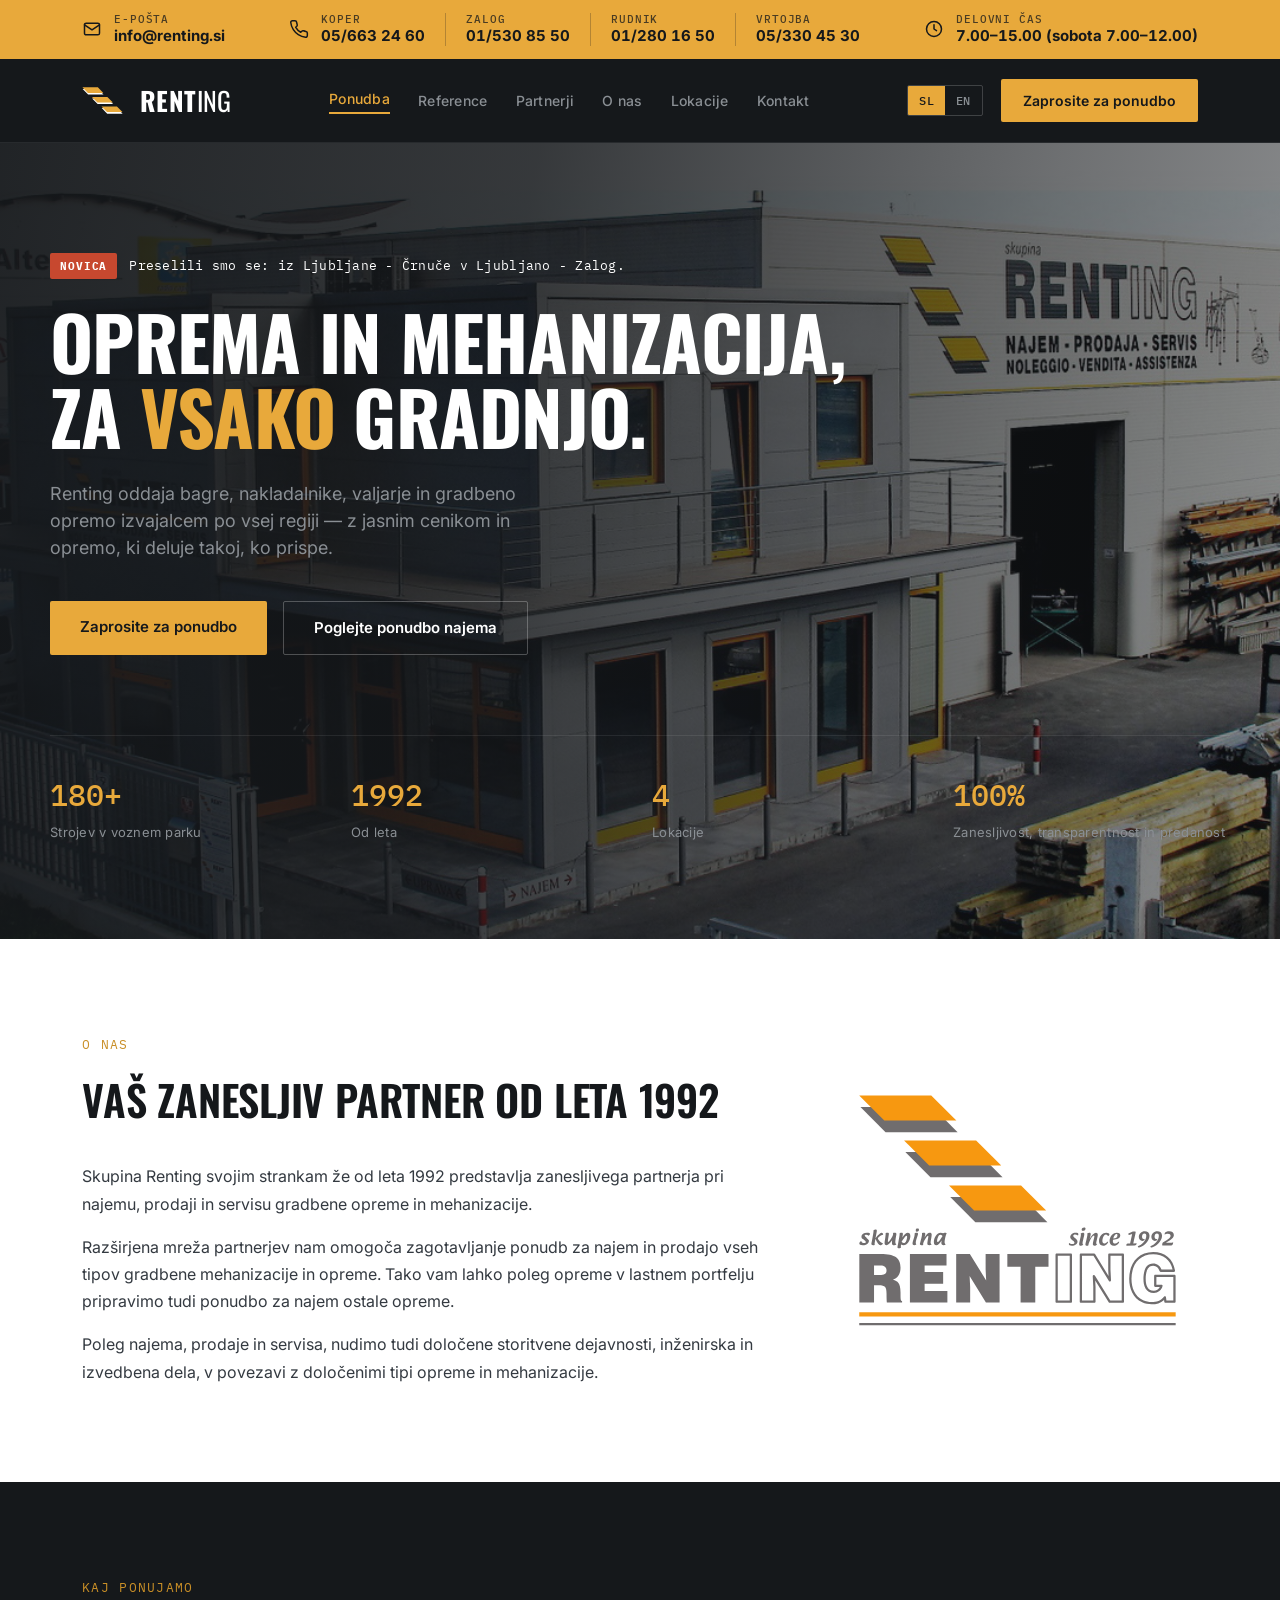
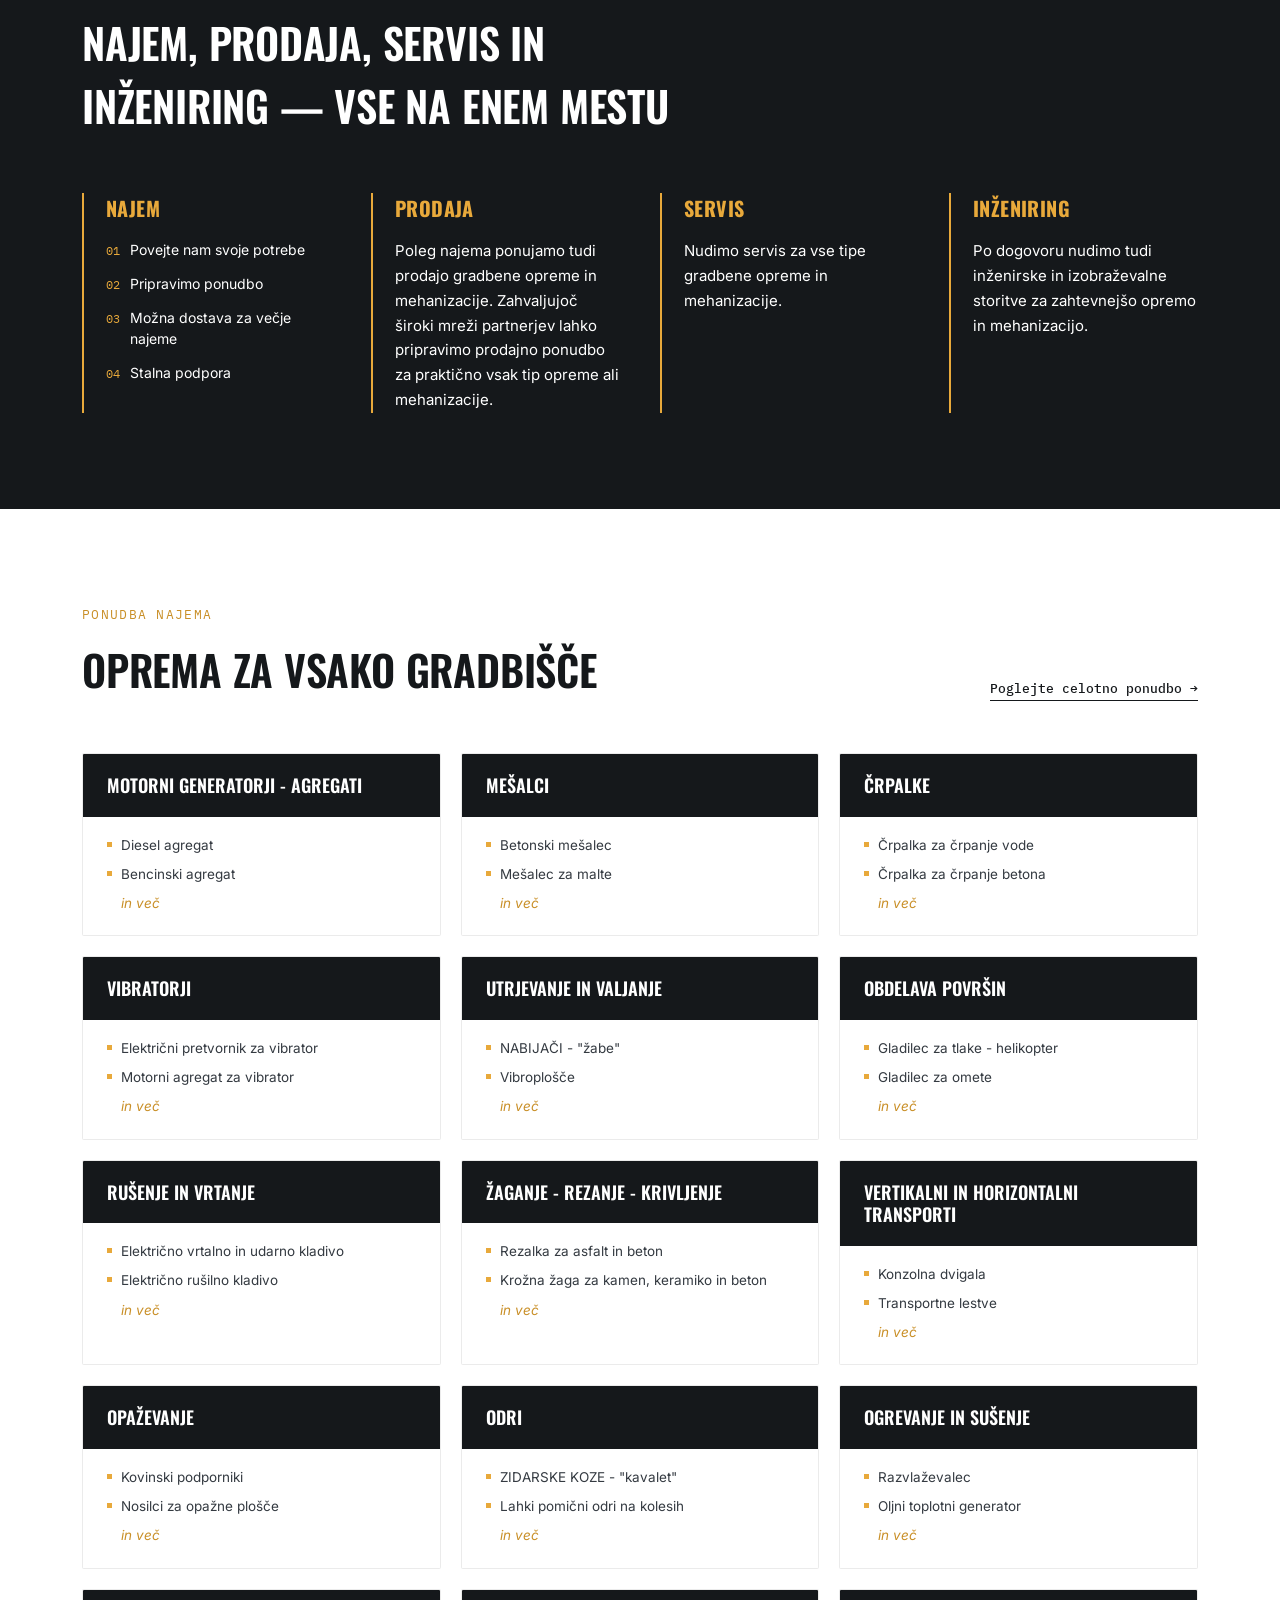
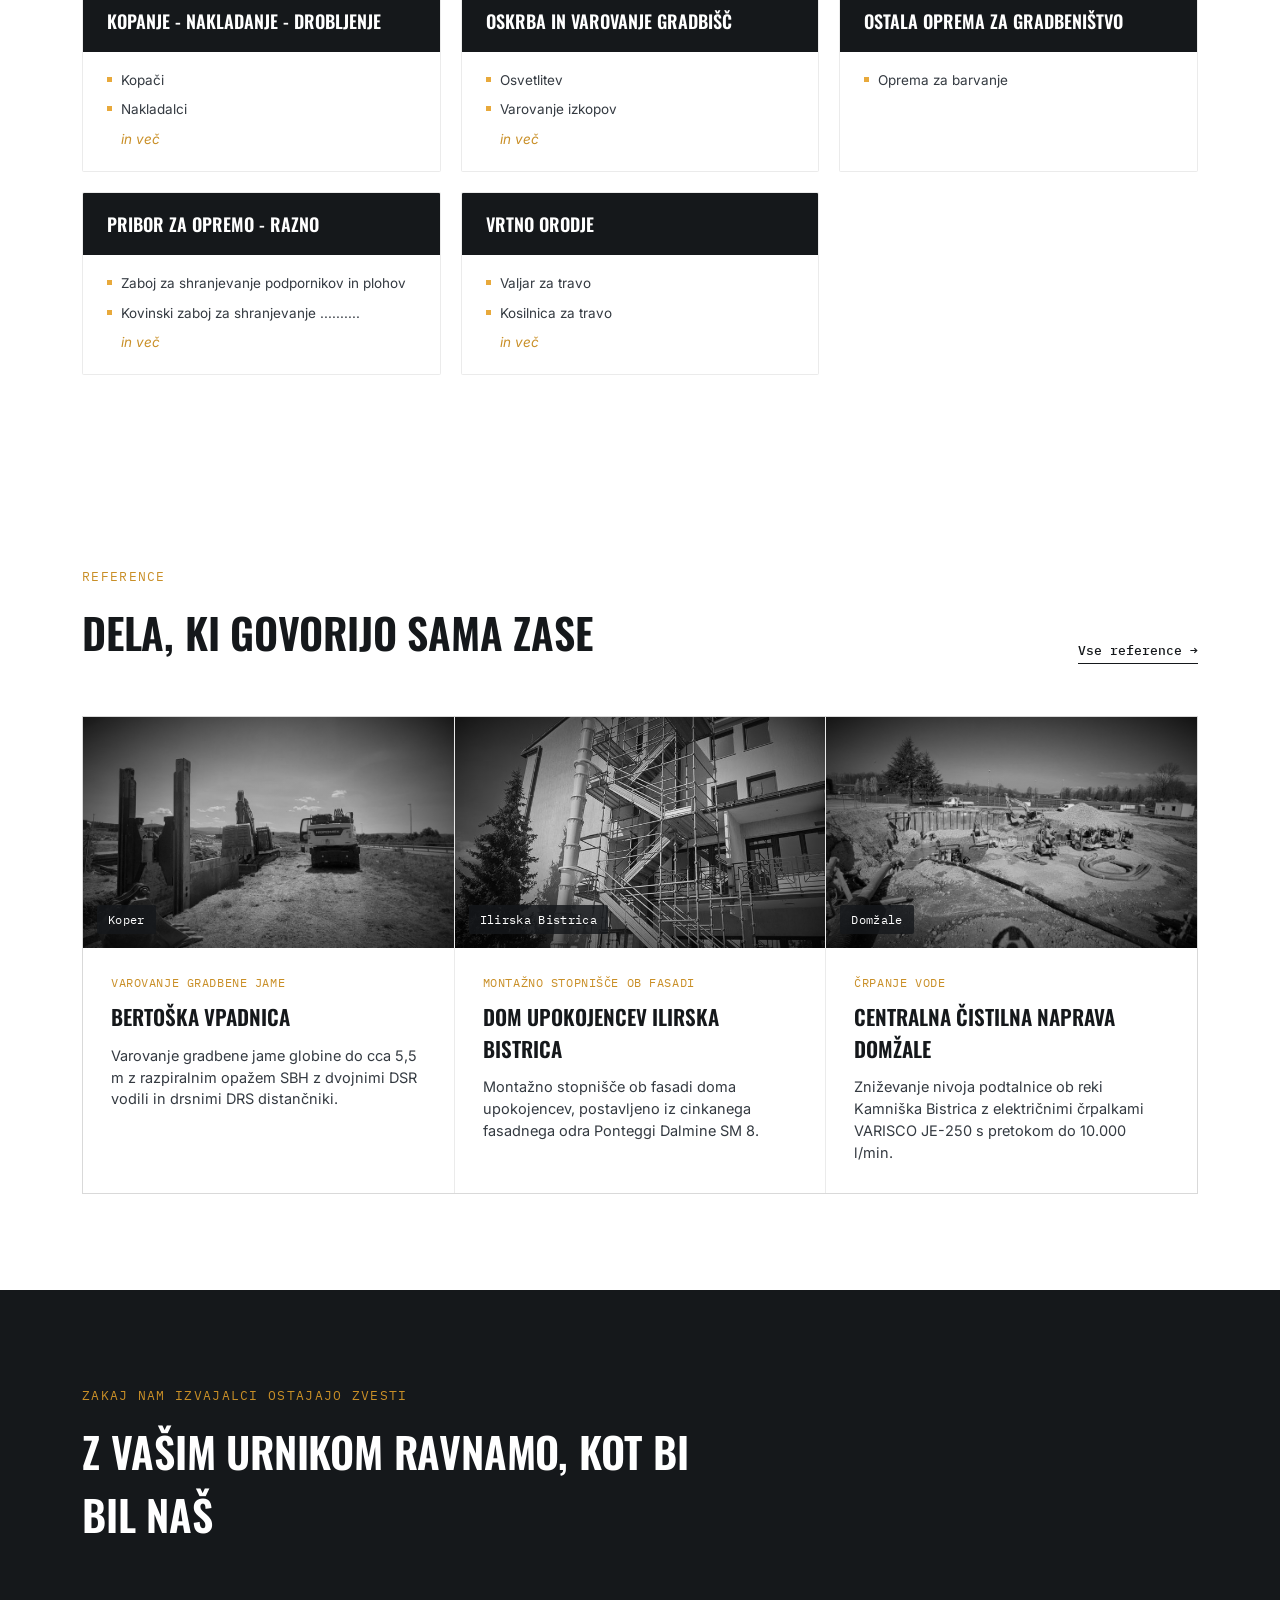
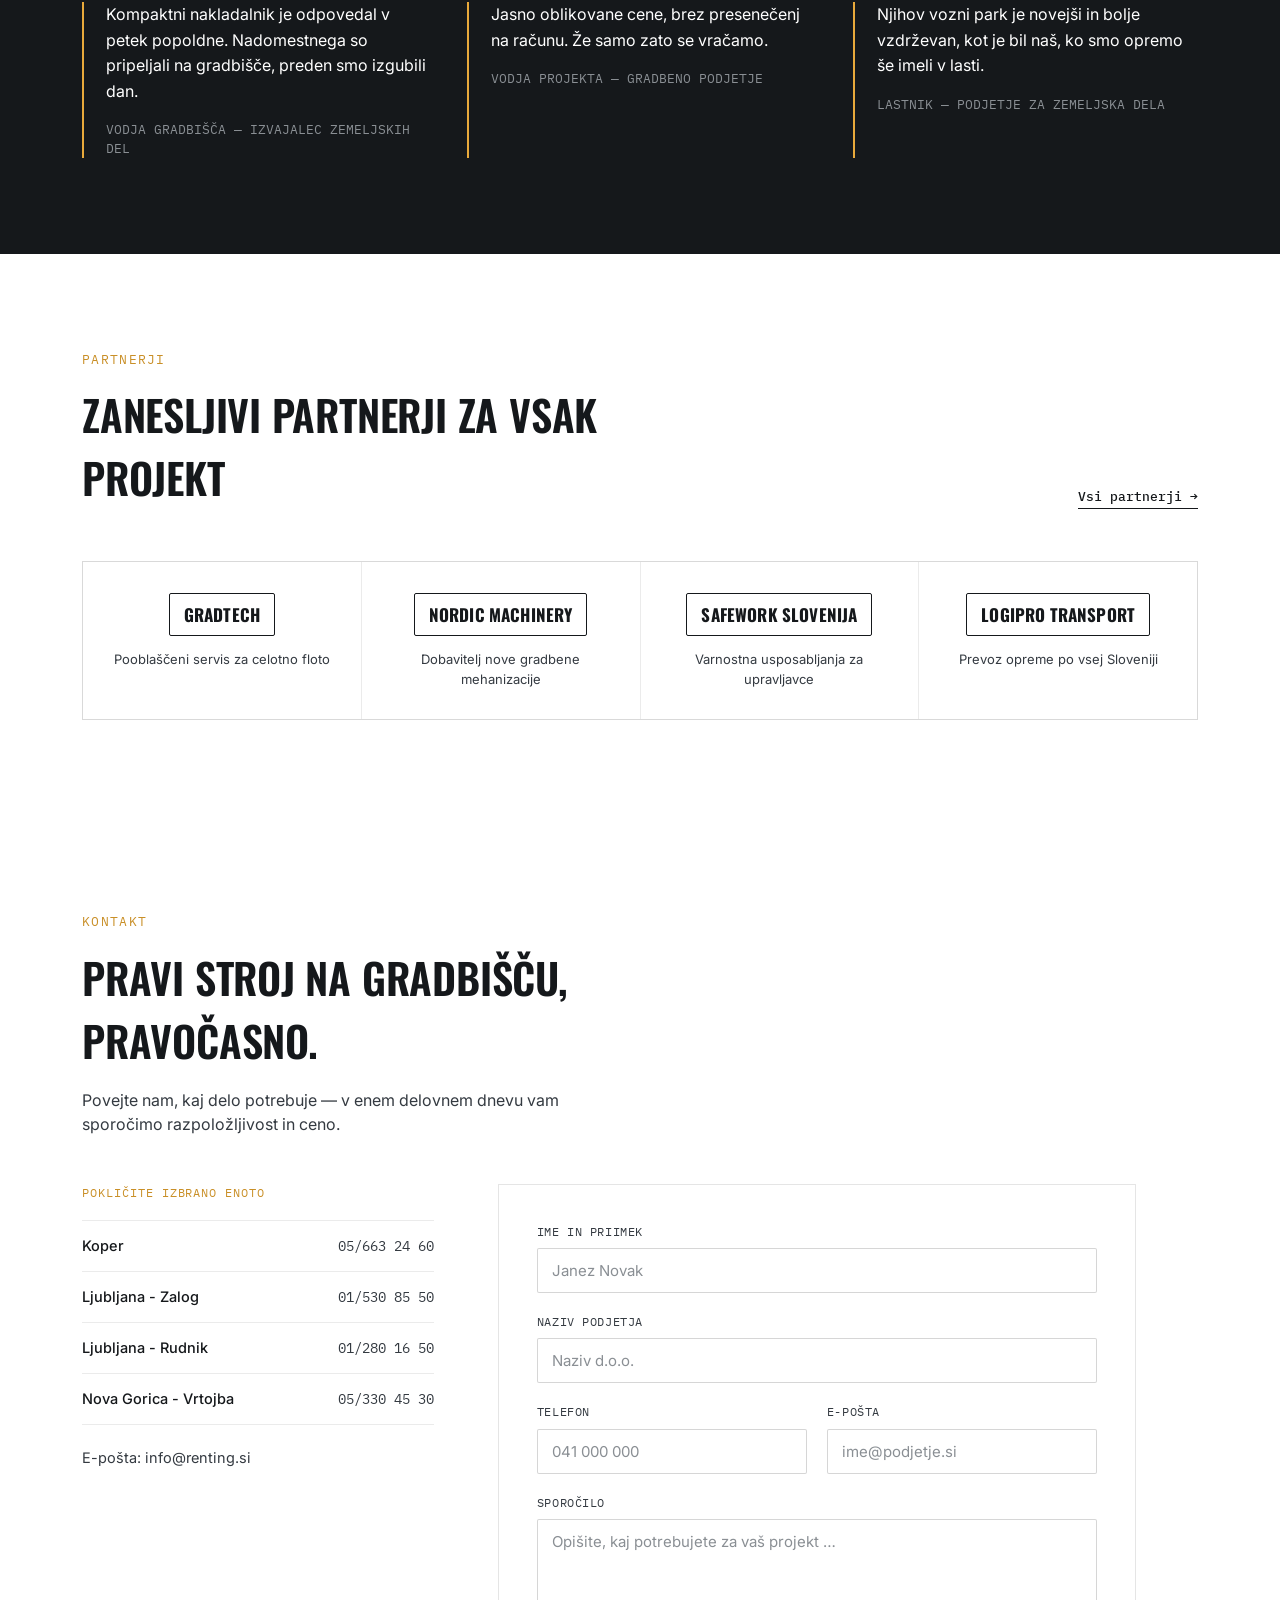
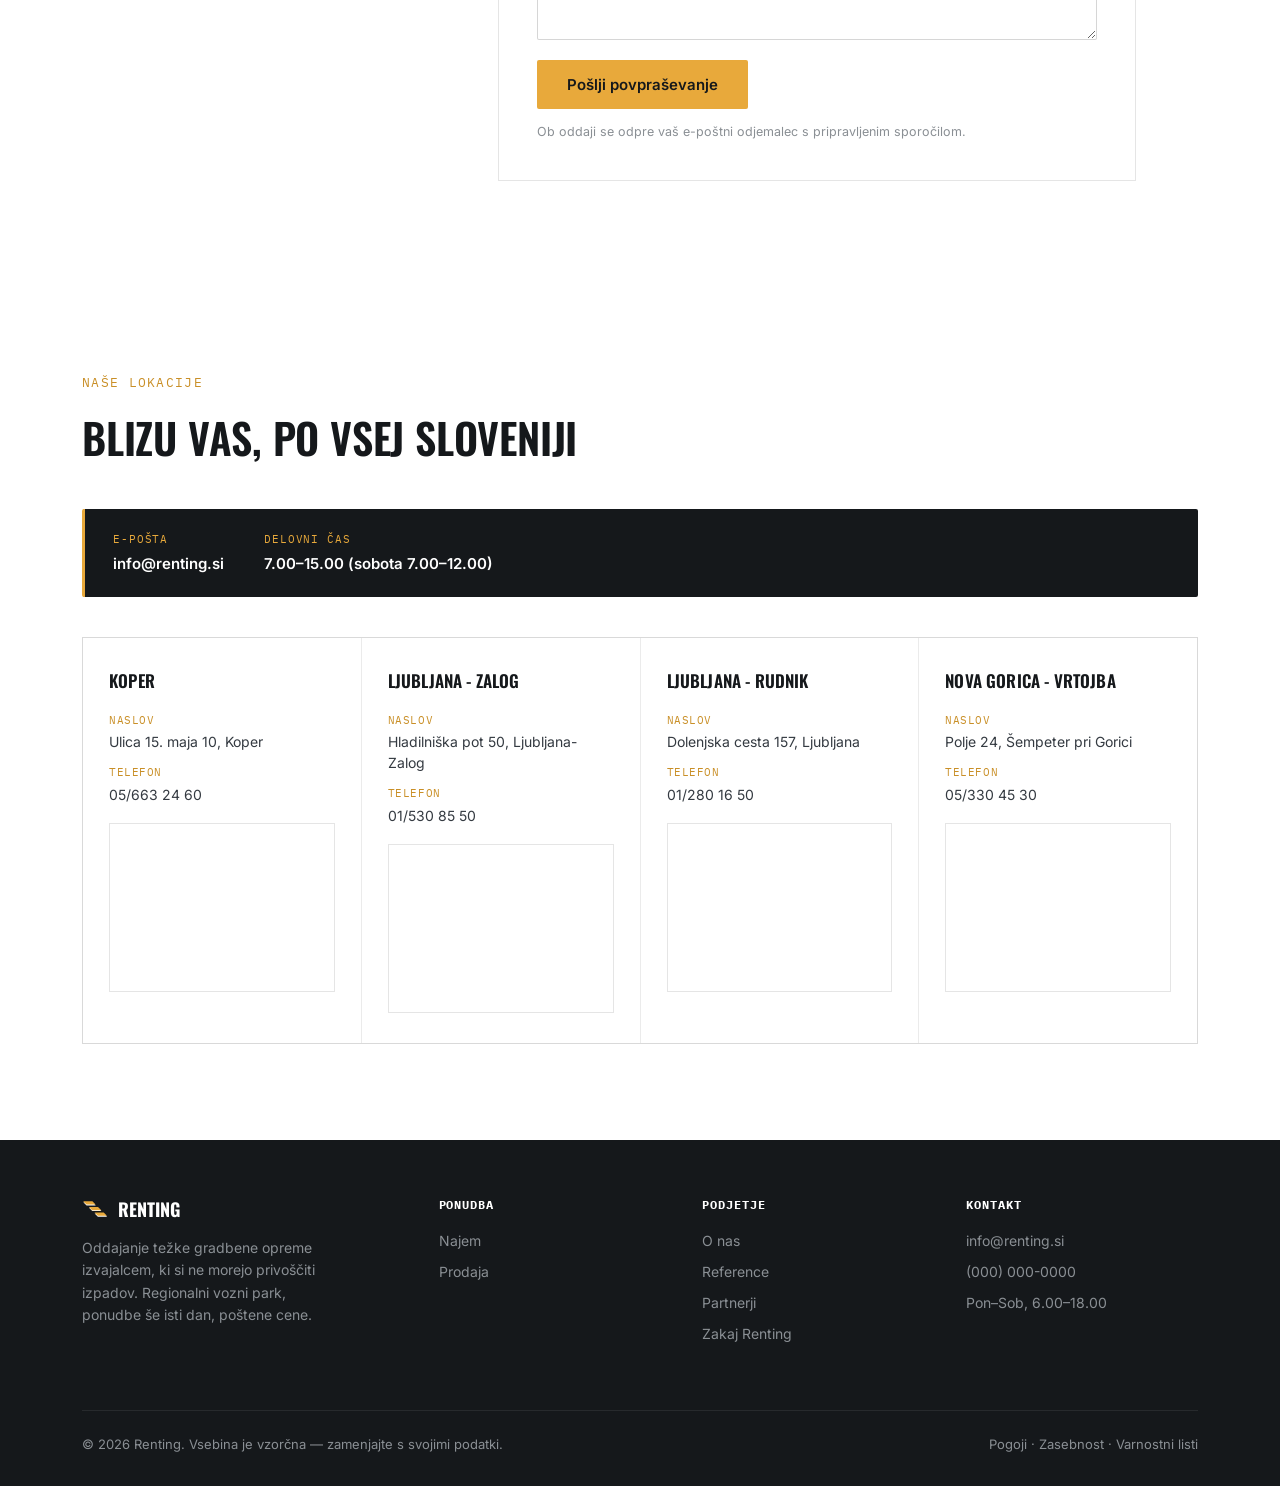
==== index.html @ 312a2704 "Add Domžale reference; remove the example references - reference.html: third case study — groundwate" ====
<!DOCTYPE html>
<html lang="sl">
<head>
<meta charset="UTF-8">
<meta name="viewport" content="width=device-width, initial-scale=1.0">
<title>Renting — Oprema in mehanizacija za vsako gradnjo</title>
<link rel="preconnect" href="https://fonts.googleapis.com">
<link rel="preconnect" href="https://fonts.gstatic.com" crossorigin>
<link href="https://fonts.googleapis.com/css2?family=Oswald:wght@400;500;600;700&family=Inter:wght@400;500;600;700&family=IBM+Plex+Mono:wght@400;500&display=swap" rel="stylesheet">
<link rel="stylesheet" href="css/style.css">
</head>
<body>

<svg style="position:absolute;width:0;height:0;overflow:hidden" aria-hidden="true">
  <symbol id="renting-mark" viewBox="-2 -2 239 147">
    <g transform="translate(0,0) skewX(45)">
      <rect x="-8" y="9" width="84" height="30" fill="#ffffff"/>
      <rect x="0" y="0" width="84" height="30" fill="var(--amber-500)"/>
    </g>
    <g transform="translate(52,52) skewX(45)">
      <rect x="-8" y="9" width="84" height="30" fill="#ffffff"/>
      <rect x="0" y="0" width="84" height="30" fill="var(--amber-500)"/>
    </g>
    <g transform="translate(104,104) skewX(45)">
      <rect x="-8" y="9" width="84" height="30" fill="#ffffff"/>
      <rect x="0" y="0" width="84" height="30" fill="var(--amber-500)"/>
    </g>
  </symbol>
</svg>

<div class="site-top">
<div class="topbar">
  <div class="wrap topbar-inner">
    <a href="mailto:info@renting.si" class="topbar-item topbar-email">
      <svg class="topbar-icon" viewBox="0 0 24 24" aria-hidden="true"><rect x="3" y="5" width="18" height="14" rx="2"/><path d="m3 7 9 6 9-6"/></svg>
      <span class="topbar-stack"><span class="topbar-label" data-i18n="topbar.emailLabel">E-pošta</span><span class="topbar-value">info@renting.si</span></span>
    </a>
    <div class="topbar-item topbar-phones-group">
      <svg class="topbar-icon" viewBox="0 0 24 24" aria-hidden="true"><path d="M22 16.92v3a2 2 0 0 1-2.18 2 19.8 19.8 0 0 1-8.63-3.07 19.5 19.5 0 0 1-6-6A19.8 19.8 0 0 1 2.12 4.18 2 2 0 0 1 4.11 2h3a2 2 0 0 1 2 1.72c.13.96.36 1.9.7 2.81a2 2 0 0 1-.45 2.11L8.09 9.91a16 16 0 0 0 6 6l1.27-1.27a2 2 0 0 1 2.11-.45c.91.34 1.85.57 2.81.7A2 2 0 0 1 22 16.92z"/></svg>
      <div class="topbar-phones">
        <a href="tel:+38656632460" class="topbar-phone"><span class="topbar-label">Koper</span><span class="topbar-value">05/663 24 60</span></a>
        <a href="tel:+38615308550" class="topbar-phone"><span class="topbar-label">Zalog</span><span class="topbar-value">01/530 85 50</span></a>
        <a href="tel:+38612801650" class="topbar-phone"><span class="topbar-label">Rudnik</span><span class="topbar-value">01/280 16 50</span></a>
        <a href="tel:+38653304530" class="topbar-phone"><span class="topbar-label">Vrtojba</span><span class="topbar-value">05/330 45 30</span></a>
      </div>
    </div>
    <div class="topbar-item topbar-hours">
      <svg class="topbar-icon" viewBox="0 0 24 24" aria-hidden="true"><circle cx="12" cy="12" r="9"/><path d="M12 7v5l3 2"/></svg>
      <span class="topbar-stack"><span class="topbar-label" data-i18n="topbar.hoursLabel">Delovni čas</span><span class="topbar-value" data-i18n="topbar.hoursValue">7.00–15.00 (sobota 7.00–12.00)</span></span>
    </div>
  </div>
</div>

<header>
  <nav>
    <a href="index.html" class="logo"><svg class="logo-mark" aria-hidden="true"><use href="#renting-mark"></use></svg><span data-i18n-html="logo.brand"><span class="logo-text-bold">RENT</span><span class="logo-text-regular">ING</span></span></a>
    <ul class="nav-links">
      <li class="nav-dropdown">
        <a href="najem.html" class="nav-dropdown-trigger" data-i18n="nav.offer">Ponudba<span class="nav-caret" aria-hidden="true"></span></a>
        <div class="nav-mega nav-mega-catalog">
          <div class="nav-mega-col nav-mega-najem">
            <a class="nav-mega-label nav-mega-label-link" href="najem.html" data-i18n="navmega.rentLabel">Najem</a>
            <ul class="nav-cat-list"></ul>
          </div>
          <div class="nav-mega-flyout"></div>
          <div class="nav-mega-col nav-mega-sales">
            <a class="nav-mega-label nav-mega-label-link" href="#service-sales" data-i18n="navmega.salesLabel">Prodaja</a>
          </div>
        </div>
      </li>
      <li><a href="reference.html" data-i18n="nav.references">Reference</a></li>
      <li><a href="partners.html" data-i18n="nav.partners">Partnerji</a></li>
      <li><a href="#about" data-i18n="nav.about">Kako deluje</a></li>
      <li><a href="#locations" data-i18n="nav.locations">Lokacije</a></li>
      <li><a href="#contact" data-i18n="nav.contact">Kontakt</a></li>
    </ul>
    <div class="nav-right">
      <div class="lang-switch">
        <button type="button" class="lang-btn" data-lang="sl">SL</button>
        <button type="button" class="lang-btn" data-lang="en">EN</button>
      </div>
      <a href="#contact" class="nav-cta" data-i18n="nav.cta">Zaprosite za ponudbo</a>
    </div>
  </nav>
</header>
</div>

<div class="plate-bg">
  <div class="wrap hero">
    <div class="hero-news">
      <span class="hero-news-badge" data-i18n="hero.newsBadge">Novica</span>
      <span class="hero-news-text" data-i18n="hero.newsText">Preselili smo se: iz Ljubljane - Črnuče v Ljubljano - Zalog.</span>
    </div>
    <h1 data-i18n-html="hero.title">Oprema in mehanizacija,<br> za <span>vsako</span> gradnjo.</h1>
    <p data-i18n="hero.desc">Renting oddaja bagre, nakladalnike, valjarje in gradbeno opremo izvajalcem po vsej regiji — z jasnim cenikom in opremo, ki deluje takoj, ko prispe.</p>
    <div class="hero-actions">
      <a href="#contact" class="btn-primary" data-i18n="nav.cta">Zaprosite za ponudbo</a>
      <a href="najem.html" class="btn-secondary" data-i18n="hero.ctaSecondary">Poglejte ponudbo najema</a>
    </div>

    <div class="stat-strip">
      <div>
        <div class="stat-num">180+</div>
        <div class="stat-label" data-i18n="stat.1">Strojev v voznem parku</div>
      </div>
      <div>
        <div class="stat-num">1992</div>
        <div class="stat-label" data-i18n="stat.2">Od leta</div>
      </div>
      <div>
        <div class="stat-num">4</div>
        <div class="stat-label" data-i18n="stat.3">Lokacije</div>
      </div>
      <div>
        <div class="stat-num">100%</div>
        <div class="stat-label" data-i18n="stat.4">Zanesljivost, transparentnost in predanost</div>
      </div>
    </div>
  </div>
</div>

<section id="about">
  <div class="wrap about-layout">
    <div class="about-text">
      <div class="section-eyebrow" data-i18n="about.eyebrow">O nas</div>
      <h2 class="section-title" data-i18n="about.title">Vaš zanesljiv partner od leta 1992</h2>

      <div class="about-copy">
        <p data-i18n="about.p1">Skupina Renting svojim strankam že od leta 1992 predstavlja zanesljivega partnerja pri najemu, prodaji in servisu gradbene opreme in mehanizacije.</p>
        <p data-i18n="about.p2">Razširjena mreža partnerjev nam omogoča zagotavljanje ponudb za najem in prodajo vseh tipov gradbene mehanizacije in opreme. Tako vam lahko poleg opreme v lastnem portfelju pripravimo tudi ponudbo za najem ostale opreme.</p>
        <p data-i18n="about.p3">Poleg najema, prodaje in servisa, nudimo tudi določene storitvene dejavnosti, inženirska in izvedbena dela, v povezavi z določenimi tipi opreme in mehanizacije.</p>
      </div>
    </div>
    <div class="about-logo">
      <img src="images/renting-logo.svg" alt="Skupina Renting — since 1992" width="257" height="195">
    </div>
  </div>
</section>

<section id="services" class="services">
  <div class="wrap">
    <div class="section-eyebrow" data-i18n="services.eyebrow">Kaj ponujamo</div>
    <h2 class="section-title" data-i18n="services.title">Najem, prodaja, servis in inženiring — vse na enem mestu</h2>

    <div class="service-grid">
      <div class="service-card">
        <div class="service-card-title" data-i18n="services.rent.title">Najem</div>
        <div class="service-steps">
          <div class="service-step"><span class="service-step-num">01</span><span class="service-step-text" data-i18n="services.rent.step1">Povejte nam svoje potrebe</span></div>
          <div class="service-step"><span class="service-step-num">02</span><span class="service-step-text" data-i18n="services.rent.step2">Pripravimo ponudbo</span></div>
          <div class="service-step"><span class="service-step-num">03</span><span class="service-step-text" data-i18n="services.rent.step3">Možna dostava za večje najeme</span></div>
          <div class="service-step"><span class="service-step-num">04</span><span class="service-step-text" data-i18n="services.rent.step4">Stalna podpora</span></div>
        </div>
      </div>
      <div class="service-card" id="service-sales">
        <div class="service-card-title" data-i18n="services.sales.title">Prodaja</div>
        <p class="service-card-desc" data-i18n="services.sales.desc">Poleg najema ponujamo tudi prodajo gradbene opreme in mehanizacije. Zahvaljujoč široki mreži partnerjev lahko pripravimo prodajno ponudbo za praktično vsak tip opreme ali mehanizacije.</p>
      </div>
      <div class="service-card">
        <div class="service-card-title" data-i18n="services.service.title">Servis</div>
        <p class="service-card-desc" data-i18n="services.service.desc">Nudimo servis za vse tipe gradbene opreme in mehanizacije.</p>
      </div>
      <div class="service-card">
        <div class="service-card-title" data-i18n="services.engineering.title">Inženiring</div>
        <p class="service-card-desc" data-i18n="services.engineering.desc">Po dogovoru nudimo tudi inženirske in izobraževalne storitve za zahtevnejšo opremo in mehanizacijo.</p>
      </div>
    </div>
  </div>
</section>

<section id="offer">
  <div class="wrap">
    <div class="section-head">
      <div>
        <div class="section-eyebrow" data-i18n="offer.eyebrow">Ponudba najema</div>
        <h2 class="section-title" data-i18n="offer.title">Oprema za vsako gradbišče</h2>
      </div>
      <a href="najem.html" class="section-more" data-i18n="offer.more">Poglejte celotno ponudbo →</a>
    </div>
    <div id="home-categories" class="cat-grid"></div>
  </div>
</section>

<section id="references">
  <div class="wrap">
    <div class="section-head">
      <div>
        <div class="section-eyebrow" data-i18n="ref.eyebrow">Reference</div>
        <h2 class="section-title" data-i18n="ref.title">Dela, ki govorijo sama zase</h2>
      </div>
      <a href="reference.html" class="section-more" data-i18n="ref.more">Vse reference →</a>
    </div>

    <div class="ref-grid ref-grid-full">
      <a class="ref-card" href="reference.html#ref-bertoska">
        <div class="ref-photo has-img">
          <img class="ref-photo-img" src="images/reference/bertoska-vpadnica-1-sm.jpg" width="1200" height="540" loading="lazy" alt="Razpiralni opaž SBH ob izkopu na Bertoški vpadnici, v ozadju bagra" data-i18n-alt="refb.photo1">
          <span class="ref-photo-tag" data-i18n="refb.place">Koper</span>
        </div>
        <div class="ref-body">
          <div class="ref-subtitle" data-i18n="refb.subtitle">Varovanje gradbene jame</div>
          <h3 class="ref-title" data-i18n="refb.title">Bertoška vpadnica</h3>
          <p class="ref-desc" data-i18n="refb.cardDesc">Varovanje gradbene jame globine do cca 5,5 m z razpiralnim opažem SBH z dvojnimi DSR vodili in drsnimi DRS distančniki.</p>
        </div>
      </a>
      <a class="ref-card" href="reference.html#ref-ilirska-bistrica">
        <div class="ref-photo has-img">
          <img class="ref-photo-img" src="images/reference/dom-upokojencev-ilirska-bistrica-2-sm.jpg" width="640" height="853" loading="lazy" alt="Celoten stolp montažnega stopnišča iz cinkanega odra SM 8" data-i18n-alt="refi.photo2">
          <span class="ref-photo-tag" data-i18n="refi.place">Ilirska Bistrica</span>
        </div>
        <div class="ref-body">
          <div class="ref-subtitle" data-i18n="refi.subtitle">Montažno stopnišče ob fasadi</div>
          <h3 class="ref-title" data-i18n="refi.title">Dom upokojencev Ilirska Bistrica</h3>
          <p class="ref-desc" data-i18n="refi.cardDesc">Montažno stopnišče ob fasadi doma upokojencev, postavljeno iz cinkanega fasadnega odra Ponteggi Dalmine SM 8.</p>
        </div>
      </a>
      <a class="ref-card" href="reference.html#ref-domzale">
        <div class="ref-photo has-img">
          <img class="ref-photo-img" src="images/reference/cistilna-naprava-domzale-1-sm.jpg" width="1200" height="540" loading="lazy" alt="Gradbena jama z zagatnicami, črpalkami in bagri med zniževanjem podtalnice" data-i18n-alt="refd.photo1">
          <span class="ref-photo-tag" data-i18n="refd.place">Domžale</span>
        </div>
        <div class="ref-body">
          <div class="ref-subtitle" data-i18n="refd.subtitle">Črpanje vode</div>
          <h3 class="ref-title" data-i18n="refd.title">Centralna čistilna naprava Domžale</h3>
          <p class="ref-desc" data-i18n="refd.cardDesc">Zniževanje nivoja podtalnice ob reki Kamniška Bistrica z električnimi črpalkami VARISCO JE-250 s pretokom do 10.000 l/min.</p>
        </div>
      </a>
    </div>
  </div>
</section>

<section id="trust" class="trust">
  <div class="wrap">
    <div class="section-eyebrow" data-i18n="trust.eyebrow">Zakaj nam izvajalci ostajajo zvesti</div>
    <h2 class="section-title" data-i18n="trust.title">Z vašim urnikom ravnamo, kot bi bil naš</h2>

    <div class="trust-grid" style="margin-top:56px;">
      <div class="trust-card">
        <p class="trust-quote" data-i18n="trust.1.quote">Kompaktni nakladalnik je odpovedal v petek popoldne. Nadomestnega so pripeljali na gradbišče, preden smo izgubili dan.</p>
        <div class="trust-name" data-i18n="trust.1.name">VODJA GRADBIŠČA — IZVAJALEC ZEMELJSKIH DEL</div>
      </div>
      <div class="trust-card">
        <p class="trust-quote" data-i18n="trust.2.quote">Jasno oblikovane cene, brez presenečenj na računu. Že samo zato se vračamo.</p>
        <div class="trust-name" data-i18n="trust.2.name">VODJA PROJEKTA — GRADBENO PODJETJE</div>
      </div>
      <div class="trust-card">
        <p class="trust-quote" data-i18n="trust.3.quote">Njihov vozni park je novejši in bolje vzdrževan, kot je bil naš, ko smo opremo še imeli v lasti.</p>
        <div class="trust-name" data-i18n="trust.3.name">LASTNIK — PODJETJE ZA ZEMELJSKA DELA</div>
      </div>
    </div>
  </div>
</section>

<section id="partners">
  <div class="wrap">
    <div class="section-head">
      <div>
        <div class="section-eyebrow" data-i18n="partners.eyebrow">Partnerji</div>
        <h2 class="section-title" data-i18n="partners.title">Zanesljivi partnerji za vsak projekt</h2>
      </div>
      <a href="partners.html" class="section-more" data-i18n="partners.more">Vsi partnerji →</a>
    </div>

    <div class="partner-strip">
      <a class="partner-tile" href="partners.html#partner-1">
        <div class="partner-logo"><span class="partner-logo-mark">GRADTECH</span></div>
        <p class="partner-tile-desc" data-i18n="partner.1.short">Pooblaščeni servis za celotno floto</p>
      </a>
      <a class="partner-tile" href="partners.html#partner-2">
        <div class="partner-logo"><span class="partner-logo-mark">NORDIC MACHINERY</span></div>
        <p class="partner-tile-desc" data-i18n="partner.2.short">Dobavitelj nove gradbene mehanizacije</p>
      </a>
      <a class="partner-tile" href="partners.html#partner-3">
        <div class="partner-logo"><span class="partner-logo-mark">SAFEWORK SLOVENIJA</span></div>
        <p class="partner-tile-desc" data-i18n="partner.3.short">Varnostna usposabljanja za upravljavce</p>
      </a>
      <a class="partner-tile" href="partners.html#partner-4">
        <div class="partner-logo"><span class="partner-logo-mark">LOGIPRO TRANSPORT</span></div>
        <p class="partner-tile-desc" data-i18n="partner.4.short">Prevoz opreme po vsej Sloveniji</p>
      </a>
    </div>
  </div>
</section>

<section id="contact">
  <div class="wrap">
    <div class="section-eyebrow" data-i18n="contact.eyebrow">Kontakt</div>
    <h2 class="section-title" data-i18n-html="cta.title">Pravi stroj <span>na gradbišču</span>, pravočasno.</h2>
    <p class="section-sub" data-i18n="cta.desc">Povejte nam, kaj delo potrebuje — v enem delovnem dnevu vam sporočimo razpoložljivost in ceno.</p>

    <div class="contact-grid">
      <div class="contact-phones">
        <div class="contact-phones-label" data-i18n="contact.phonesLabel">Pokličite izbrano enoto</div>
        <ul class="contact-phone-list">
          <li>
            <span class="contact-phone-branch">Koper</span>
            <a class="contact-phone-num" href="tel:+38656632460">05/663 24 60</a>
          </li>
          <li>
            <span class="contact-phone-branch">Ljubljana - Zalog</span>
            <a class="contact-phone-num" href="tel:+38615308550">01/530 85 50</a>
          </li>
          <li>
            <span class="contact-phone-branch">Ljubljana - Rudnik</span>
            <a class="contact-phone-num" href="tel:+38612801650">01/280 16 50</a>
          </li>
          <li>
            <span class="contact-phone-branch">Nova Gorica - Vrtojba</span>
            <a class="contact-phone-num" href="tel:+38653304530">05/330 45 30</a>
          </li>
        </ul>
        <div class="contact-email">
          <span data-i18n="loc.emailLabel">E-pošta</span>: <a href="mailto:info@renting.si">info@renting.si</a>
        </div>
      </div>

      <form class="contact-form" id="contact-form">
        <div class="form-field">
          <label for="cf-name" data-i18n="contact.form.name">Ime in priimek</label>
          <input type="text" id="cf-name" name="name" required data-i18n-placeholder="contact.form.namePh" placeholder="Janez Novak">
        </div>
        <div class="form-field">
          <label for="cf-company" data-i18n="contact.form.company">Naziv podjetja</label>
          <input type="text" id="cf-company" name="company" data-i18n-placeholder="contact.form.companyPh" placeholder="Naziv d.o.o.">
        </div>
        <div class="form-row">
          <div class="form-field">
            <label for="cf-phone" data-i18n="contact.form.phone">Telefon</label>
            <input type="tel" id="cf-phone" name="phone" data-i18n-placeholder="contact.form.phonePh" placeholder="041 000 000">
          </div>
          <div class="form-field">
            <label for="cf-email" data-i18n="contact.form.email">E-pošta</label>
            <input type="email" id="cf-email" name="email" required data-i18n-placeholder="contact.form.emailPh" placeholder="ime@podjetje.si">
          </div>
        </div>
        <div class="form-field">
          <label for="cf-message" data-i18n="contact.form.message">Sporočilo</label>
          <textarea id="cf-message" name="message" rows="5" required data-i18n-placeholder="contact.form.messagePh" placeholder="Opišite, kaj potrebujete za vaš projekt …"></textarea>
        </div>
        <button type="submit" class="btn-primary" data-i18n="contact.form.submit">Pošlji povpraševanje</button>
        <p class="contact-form-note" data-i18n="contact.form.note">Ob oddaji se odpre vaš e-poštni odjemalec s pripravljenim sporočilom.</p>
      </form>
    </div>
  </div>
</section>

<section id="locations">
  <div class="wrap">
    <div class="section-eyebrow" data-i18n="loc.eyebrow">Naše lokacije</div>
    <h2 class="section-title" data-i18n="loc.title">Blizu vas, po vsej Sloveniji</h2>

    <div class="quick-contact">
      <div class="quick-contact-item">
        <span class="quick-contact-label" data-i18n="loc.emailLabel">E-pošta</span>
        <span class="quick-contact-value"><a href="mailto:info@renting.si">info@renting.si</a></span>
      </div>
      <div class="quick-contact-item">
        <span class="quick-contact-label" data-i18n="loc.hoursLabel">Delovni čas</span>
        <span class="quick-contact-value" data-i18n="loc.hoursValue">7.00–15.00 (sobota 7.00–12.00)</span>
      </div>
    </div>

    <div class="locations-grid">
      <div class="location-card">
        <h3>Koper</h3>
        <div class="location-detail">
          <span class="location-label" data-i18n="loc.addressLabel">Naslov</span>
          Ulica 15. maja 10, Koper
        </div>
        <div class="location-detail">
          <span class="location-label" data-i18n="loc.phoneLabel">Telefon</span>
          <a href="tel:+38656632460">05/663 24 60</a>
        </div>
        <div class="location-map">
          <iframe src="https://www.google.com/maps?q=Ulica%2015.%20maja%2010%2C%20Koper%2C%20Slovenija&output=embed" loading="lazy" referrerpolicy="no-referrer-when-downgrade" title="Zemljevid — Koper"></iframe>
        </div>
      </div>
      <div class="location-card">
        <h3>Ljubljana - Zalog</h3>
        <div class="location-detail">
          <span class="location-label" data-i18n="loc.addressLabel">Naslov</span>
          Hladilniška pot 50, Ljubljana-Zalog
        </div>
        <div class="location-detail">
          <span class="location-label" data-i18n="loc.phoneLabel">Telefon</span>
          <a href="tel:+38615308550">01/530 85 50</a>
        </div>
        <div class="location-map">
          <iframe src="https://www.google.com/maps?q=Hladilni%C5%A1ka%20pot%2050%2C%20Ljubljana-Zalog%2C%20Slovenija&output=embed" loading="lazy" referrerpolicy="no-referrer-when-downgrade" title="Zemljevid — Ljubljana - Zalog"></iframe>
        </div>
      </div>
      <div class="location-card">
        <h3>Ljubljana - Rudnik</h3>
        <div class="location-detail">
          <span class="location-label" data-i18n="loc.addressLabel">Naslov</span>
          Dolenjska cesta 157, Ljubljana
        </div>
        <div class="location-detail">
          <span class="location-label" data-i18n="loc.phoneLabel">Telefon</span>
          <a href="tel:+38612801650">01/280 16 50</a>
        </div>
        <div class="location-map">
          <iframe src="https://www.google.com/maps?q=Dolenjska%20cesta%20157%2C%20Ljubljana%2C%20Slovenija&output=embed" loading="lazy" referrerpolicy="no-referrer-when-downgrade" title="Zemljevid — Ljubljana - Rudnik"></iframe>
        </div>
      </div>
      <div class="location-card">
        <h3>Nova Gorica - Vrtojba</h3>
        <div class="location-detail">
          <span class="location-label" data-i18n="loc.addressLabel">Naslov</span>
          Polje 24, Šempeter pri Gorici
        </div>
        <div class="location-detail">
          <span class="location-label" data-i18n="loc.phoneLabel">Telefon</span>
          <a href="tel:+38653304530">05/330 45 30</a>
        </div>
        <div class="location-map">
          <iframe src="https://www.google.com/maps?q=Polje%2024%2C%20%C5%A0empeter%20pri%20Gorici%2C%20Slovenija&output=embed" loading="lazy" referrerpolicy="no-referrer-when-downgrade" title="Zemljevid — Nova Gorica - Vrtojba"></iframe>
        </div>
      </div>
    </div>
  </div>
</section>

<footer>
  <div class="wrap">
    <div class="footer-grid">
      <div>
        <div class="footer-logo"><svg class="logo-mark" aria-hidden="true"><use href="#renting-mark"></use></svg>RENTING</div>
        <p class="footer-desc" data-i18n="footer.desc">Oddajanje težke gradbene opreme izvajalcem, ki si ne morejo privoščiti izpadov. Regionalni vozni park, ponudbe še isti dan, poštene cene.</p>
      </div>
      <div class="footer-col">
        <h5 data-i18n="footer.col1">Ponudba</h5>
        <ul>
          <li><a href="najem.html" data-i18n="navmega.rentLabel">Najem</a></li>
          <li><a href="#service-sales" data-i18n="navmega.salesLabel">Prodaja</a></li>
        </ul>
      </div>
      <div class="footer-col">
        <h5 data-i18n="footer.col2">Podjetje</h5>
        <ul>
          <li><a href="#about" data-i18n="nav.about">Kako deluje</a></li>
          <li><a href="reference.html" data-i18n="nav.references">Reference</a></li>
          <li><a href="partners.html" data-i18n="nav.partners">Partnerji</a></li>
          <li><a href="#trust" data-i18n="nav.trust">Zakaj Renting</a></li>
        </ul>
      </div>
      <div class="footer-col">
        <h5 data-i18n="footer.col3">Kontakt</h5>
        <ul>
          <li><a href="mailto:info@renting.si">info@renting.si</a></li>
          <li><a href="tel:+10000000000">(000) 000-0000</a></li>
          <li data-i18n="footer.hours">Pon–Sob, 6.00–18.00</li>
        </ul>
      </div>
    </div>
    <div class="footer-bottom">
      <span data-i18n="footer.copyright">© 2026 Renting. Vsebina je vzorčna — zamenjajte s svojimi podatki.</span>
      <span data-i18n="footer.legal">Pogoji · Zasebnost · Varnostni listi</span>
    </div>
  </div>
</footer>

<script>
  window.TRANSLATIONS = {
    sl: {
      "meta.title": "Renting — Oprema in mehanizacija za vsako gradnjo",
      "topbar.emailLabel": "E-pošta",
      "topbar.hoursLabel": "Delovni čas",
      "topbar.hoursValue": "7.00–15.00 (sobota 7.00–12.00)",
      "logo.brand": "<span class=\"logo-text-bold\">RENT</span><span class=\"logo-text-regular\">ING</span>",
      "nav.offer": "Ponudba",
      "nav.references": "Reference",
      "nav.partners": "Partnerji",
      "nav.about": "O nas",
      "nav.trust": "Zakaj Renting",
      "nav.locations": "Lokacije",
      "nav.contact": "Kontakt",
      "nav.cta": "Zaprosite za ponudbo",
      "hero.newsBadge": "Novica",
      "hero.newsText": "Preselili smo se: iz Ljubljane - Črnuče v Ljubljano - Zalog.",
      "hero.title": "Oprema in mehanizacija,<br> za <span>vsako</span> gradnjo.",
      "hero.desc": "Renting oddaja bagre, nakladalnike, valjarje in gradbeno opremo izvajalcem po vsej regiji — z jasnim cenikom in opremo, ki deluje takoj, ko prispe.",
      "hero.ctaSecondary": "Poglejte ponudbo najema",
      "stat.1": "Strojev v voznem parku",
      "stat.2": "Od leta",
      "stat.3": "Lokacije",
      "stat.4": "Zanesljivost, transparentnost in predanost",
      "navmega.rentLabel": "Najem",
      "navmega.salesLabel": "Prodaja",
      "offer.eyebrow": "Ponudba najema",
      "offer.title": "Oprema za vsako gradbišče",
      "offer.more": "Poglejte celotno ponudbo →",
      "about.eyebrow": "O nas",
      "about.title": "Vaš zanesljiv partner od leta 1992",
      "about.p1": "Skupina Renting svojim strankam že od leta 1992 predstavlja zanesljivega partnerja pri najemu, prodaji in servisu gradbene opreme in mehanizacije.",
      "about.p2": "Razširjena mreža partnerjev nam omogoča zagotavljanje ponudb za najem in prodajo vseh tipov gradbene mehanizacije in opreme. Tako vam lahko poleg opreme v lastnem portfelju pripravimo tudi ponudbo za najem ostale opreme.",
      "about.p3": "Poleg najema, prodaje in servisa, nudimo tudi določene storitvene dejavnosti, inženirska in izvedbena dela, v povezavi z določenimi tipi opreme in mehanizacije.",
      "services.eyebrow": "Kaj ponujamo",
      "services.title": "Najem, prodaja, servis in inženiring — vse na enem mestu",
      "services.rent.title": "Najem",
      "services.rent.step1": "Povejte nam svoje potrebe",
      "services.rent.step2": "Pripravimo ponudbo",
      "services.rent.step3": "Možna dostava za večje najeme",
      "services.rent.step4": "Stalna podpora",
      "services.sales.title": "Prodaja",
      "services.sales.desc": "Poleg najema ponujamo tudi prodajo gradbene opreme in mehanizacije. Zahvaljujoč široki mreži partnerjev lahko pripravimo prodajno ponudbo za praktično vsak tip opreme ali mehanizacije.",
      "services.service.title": "Servis",
      "services.service.desc": "Nudimo servis za vse tipe gradbene opreme in mehanizacije.",
      "services.engineering.title": "Inženiring",
      "services.engineering.desc": "Po dogovoru nudimo tudi inženirske in izobraževalne storitve za zahtevnejšo opremo in mehanizacijo.",
      "ref.eyebrow": "Reference",
      "ref.title": "Dela, ki govorijo sama zase",
      "ref.more": "Vse reference →",
      "refb.place": "Koper",
      "refb.subtitle": "Varovanje gradbene jame",
      "refb.title": "Bertoška vpadnica",
      "refb.cardDesc": "Varovanje gradbene jame globine do cca 5,5 m z razpiralnim opažem SBH z dvojnimi DSR vodili in drsnimi DRS distančniki.",
      "refb.photo1": "Razpiralni opaž SBH ob izkopu na Bertoški vpadnici, v ozadju bagra",
      "refi.place": "Ilirska Bistrica",
      "refi.subtitle": "Montažno stopnišče ob fasadi",
      "refi.title": "Dom upokojencev Ilirska Bistrica",
      "refi.cardDesc": "Montažno stopnišče ob fasadi doma upokojencev, postavljeno iz cinkanega fasadnega odra Ponteggi Dalmine SM 8.",
      "refi.photo2": "Celoten stolp montažnega stopnišča iz cinkanega odra SM 8",
      "refd.place": "Domžale",
      "refd.subtitle": "Črpanje vode",
      "refd.title": "Centralna čistilna naprava Domžale",
      "refd.cardDesc": "Zniževanje nivoja podtalnice ob reki Kamniška Bistrica z električnimi črpalkami VARISCO JE-250 s pretokom do 10.000 l/min.",
      "refd.photo1": "Gradbena jama z zagatnicami, črpalkami in bagri med zniževanjem podtalnice",
      "trust.eyebrow": "Zakaj nam izvajalci ostajajo zvesti",
      "trust.title": "Z vašim urnikom ravnamo, kot bi bil naš",
      "trust.1.quote": "Kompaktni nakladalnik je odpovedal v petek popoldne. Nadomestnega so pripeljali na gradbišče, preden smo izgubili dan.",
      "trust.1.name": "VODJA GRADBIŠČA — IZVAJALEC ZEMELJSKIH DEL",
      "trust.2.quote": "Jasno oblikovane cene, brez presenečenj na računu. Že samo zato se vračamo.",
      "trust.2.name": "VODJA PROJEKTA — GRADBENO PODJETJE",
      "trust.3.quote": "Njihov vozni park je novejši in bolje vzdrževan, kot je bil naš, ko smo opremo še imeli v lasti.",
      "trust.3.name": "LASTNIK — PODJETJE ZA ZEMELJSKA DELA",
      "partners.eyebrow": "Partnerji",
      "partners.title": "Zanesljivi partnerji za vsak projekt",
      "partners.more": "Vsi partnerji →",
      "partner.1.short": "Pooblaščeni servis za celotno floto",
      "partner.2.short": "Dobavitelj nove gradbene mehanizacije",
      "partner.3.short": "Varnostna usposabljanja za upravljavce",
      "partner.4.short": "Prevoz opreme po vsej Sloveniji",
      "cta.title": "Pravi stroj <span>na gradbišču</span>, pravočasno.",
      "cta.desc": "Povejte nam, kaj delo potrebuje — v enem delovnem dnevu vam sporočimo razpoložljivost in ceno.",
      "contact.eyebrow": "Kontakt",
      "contact.phonesLabel": "Pokličite izbrano enoto",
      "contact.form.name": "Ime in priimek",
      "contact.form.namePh": "Janez Novak",
      "contact.form.company": "Naziv podjetja",
      "contact.form.companyPh": "Naziv d.o.o.",
      "contact.form.phone": "Telefon",
      "contact.form.phonePh": "041 000 000",
      "contact.form.email": "E-pošta",
      "contact.form.emailPh": "ime@podjetje.si",
      "contact.form.message": "Sporočilo",
      "contact.form.messagePh": "Opišite, kaj potrebujete za vaš projekt …",
      "contact.form.submit": "Pošlji povpraševanje",
      "contact.form.note": "Ob oddaji se odpre vaš e-poštni odjemalec s pripravljenim sporočilom.",
      "loc.eyebrow": "Naše lokacije",
      "loc.title": "Blizu vas, po vsej Sloveniji",
      "loc.emailLabel": "E-pošta",
      "loc.hoursLabel": "Delovni čas",
      "loc.hoursValue": "7.00–15.00 (sobota 7.00–12.00)",
      "loc.addressLabel": "Naslov",
      "loc.phoneLabel": "Telefon",
      "footer.desc": "Oddajanje težke gradbene opreme izvajalcem, ki si ne morejo privoščiti izpadov. Regionalni vozni park, ponudbe še isti dan, poštene cene.",
      "footer.col1": "Ponudba",
      "footer.col2": "Podjetje",
      "footer.col3": "Kontakt",
      "footer.hours": "Pon–Sob, 6.00–18.00",
      "footer.copyright": "© 2026 Renting. Vsebina je vzorčna — zamenjajte s svojimi podatki.",
      "footer.legal": "Pogoji · Zasebnost · Varnostni listi"
    },
    en: {
      "meta.title": "Renting — Machinery and Equipment for Every Site",
      "topbar.emailLabel": "Email",
      "topbar.hoursLabel": "Working hours",
      "topbar.hoursValue": "7.00–15.00 (Saturdays 7.00–12.00)",
      "logo.brand": "<span class=\"logo-text-bold\">RENT</span><span class=\"logo-text-regular\">ING</span>",
      "nav.offer": "Offer",
      "nav.references": "References",
      "nav.partners": "Partners",
      "nav.about": "About Us",
      "nav.trust": "Why Renting",
      "nav.locations": "Locations",
      "nav.contact": "Contact",
      "nav.cta": "Request a Quote",
      "hero.newsBadge": "Breaking",
      "hero.newsText": "We've relocated: from Ljubljana - Črnuče to Ljubljana - Zalog.",
      "hero.title": "Machinery and equipment,<br> for <span>every</span> site.",
      "hero.desc": "Renting rents excavators, loaders, compactors, and site equipment to contractors across the region — with straightforward pricing and equipment that shows up working.",
      "hero.ctaSecondary": "Browse the Rental Range",
      "stat.1": "Machines in the fleet",
      "stat.2": "Established",
      "stat.3": "Locations",
      "stat.4": "Reliability, transparency, and dedication",
      "navmega.rentLabel": "Rent",
      "navmega.salesLabel": "Sales",
      "offer.eyebrow": "Rental Offer",
      "offer.title": "Equipment for every job site",
      "offer.more": "Browse the full range →",
      "about.eyebrow": "About Us",
      "about.title": "Your reliable partner since 1992",
      "about.p1": "Skupina Renting has been a reliable partner to its clients since 1992 for the rental, sale, and servicing of construction equipment and machinery.",
      "about.p2": "Our extended network of partners lets us offer rental and sales options across every type of construction machinery and equipment. Beyond what's in our own fleet, we can also put together an offer for equipment from our partner network.",
      "about.p3": "Alongside rental, sales, and service, we also provide select service activities, engineering, and execution works connected to specific types of equipment and machinery.",
      "services.eyebrow": "What We Offer",
      "services.title": "Rental, sales, service, and engineering — all in one place",
      "services.rent.title": "Rent",
      "services.rent.step1": "Tell us your needs",
      "services.rent.step2": "We prepare the offer",
      "services.rent.step3": "Optional delivery for larger rentals",
      "services.rent.step4": "Ongoing support",
      "services.sales.title": "Sales",
      "services.sales.desc": "Alongside rental, we also offer the sale of construction equipment and machinery. Thanks to our wide network of partners, we can put together a sales offer for practically any type of equipment or machinery.",
      "services.service.title": "Service",
      "services.service.desc": "We offer service for all types of construction equipment and machinery.",
      "services.engineering.title": "Engineering",
      "services.engineering.desc": "By agreement, we also offer engineering and educational services for more complex equipment and machinery.",
      "ref.eyebrow": "References",
      "ref.title": "Work that speaks for itself",
      "ref.more": "All references →",
      "refb.place": "Koper",
      "refb.subtitle": "Excavation shoring",
      "refb.title": "Bertoki Access Road",
      "refb.cardDesc": "Shoring a construction pit up to approx. 5.5 m deep with an SBH trench shoring system of double DSR rails and sliding DRS spacers.",
      "refb.photo1": "SBH trench shoring beside the excavation on the Bertoki access road, excavators behind",
      "refi.place": "Ilirska Bistrica",
      "refi.subtitle": "Temporary façade staircase",
      "refi.title": "Ilirska Bistrica Retirement Home",
      "refi.cardDesc": "A temporary staircase against the retirement home's façade, built from galvanised Ponteggi Dalmine SM 8 scaffolding.",
      "refi.photo2": "The full scaffold stair tower in galvanised SM 8 scaffolding",
      "refd.place": "Domžale",
      "refd.subtitle": "Dewatering",
      "refd.title": "Domžale Central Wastewater Treatment Plant",
      "refd.cardDesc": "Lowering the groundwater level beside the Kamniška Bistrica river with VARISCO JE-250 electric pumps delivering up to 10,000 l/min.",
      "refd.photo1": "Construction pit with sheet piling, pumps and excavators during groundwater lowering",
      "trust.eyebrow": "Why Contractors Stick With Us",
      "trust.title": "We treat your schedule like it's ours",
      "trust.1.quote": "A skid steer went down on a Friday afternoon. They had a replacement on-site before we lost the day.",
      "trust.1.name": "SITE FOREMAN — GRADING CONTRACTOR",
      "trust.2.quote": "Straightforward pricing, no surprise fees on the invoice. That alone keeps us coming back.",
      "trust.2.name": "PROJECT MANAGER — GENERAL CONTRACTOR",
      "trust.3.quote": "Their fleet is newer and better maintained than what we used to own ourselves.",
      "trust.3.name": "OWNER — EXCAVATION COMPANY",
      "partners.eyebrow": "Partners",
      "partners.title": "Reliable partners for every project",
      "partners.more": "All partners →",
      "partner.1.short": "Authorized service for our entire fleet",
      "partner.2.short": "Supplier of new construction machinery",
      "partner.3.short": "Safety training for equipment operators",
      "partner.4.short": "Equipment transport across Slovenia",
      "cta.title": "Get the right machine <span>on-site</span>, on time.",
      "cta.desc": "Tell us what the job needs — we'll get back to you with availability and pricing within one business day.",
      "contact.eyebrow": "Contact",
      "contact.phonesLabel": "Call your nearest branch",
      "contact.form.name": "Full Name",
      "contact.form.namePh": "John Smith",
      "contact.form.company": "Company Name",
      "contact.form.companyPh": "Company Ltd.",
      "contact.form.phone": "Phone Number",
      "contact.form.phonePh": "041 000 000",
      "contact.form.email": "Email",
      "contact.form.emailPh": "you@company.com",
      "contact.form.message": "Message",
      "contact.form.messagePh": "Describe what your project needs …",
      "contact.form.submit": "Send Inquiry",
      "contact.form.note": "Submitting this opens your email client with the message ready to send.",
      "loc.eyebrow": "Our Locations",
      "loc.title": "Near you, all across Slovenia",
      "loc.emailLabel": "Email",
      "loc.hoursLabel": "Working Hours",
      "loc.hoursValue": "7.00–15.00 (Saturdays 7.00–12.00)",
      "loc.addressLabel": "Address",
      "loc.phoneLabel": "Phone",
      "footer.desc": "Heavy equipment rental for contractors who can't afford downtime. Regional fleet, same-day quotes, honest pricing.",
      "footer.col1": "Offer",
      "footer.col2": "Company",
      "footer.col3": "Contact",
      "footer.hours": "Mon–Sat, 6.00–18.00",
      "footer.copyright": "© 2026 Renting. Placeholder content — replace with your details.",
      "footer.legal": "Terms · Privacy · Safety Data Sheets"
    }
  };
</script>
<script src="js/categories.js"></script>
<script src="js/catalog.js"></script>
<script src="js/i18n.js"></script>
<script src="js/contact-form.js"></script>

</body>
</html>
---- css/style.css ----
:root{
  --steel-900:#15181b;
  --steel-800:#20242a;
  --steel-700:#343a41;
  --concrete-500:#8a8f94;
  --paper-100:#ffffff;
  --amber-500:#e8a93b;
  --amber-600:#c98f27;
  --signal-red:#c7482f;
  --signal-green:#5a8f5f;
  --font-display: 'Oswald', sans-serif;
  --font-body: 'Inter', sans-serif;
  --font-mono: 'IBM Plex Mono', monospace;
}

*{margin:0;padding:0;box-sizing:border-box;}

html{scroll-behavior:smooth;}

body{
  background:var(--paper-100);
  color:var(--steel-900);
  font-family:var(--font-body);
  line-height:1.5;
  -webkit-font-smoothing:antialiased;
}

img,svg{display:block;max-width:100%;}

a{color:inherit;text-decoration:none;}

.wrap{
  max-width:1180px;
  margin:0 auto;
  padding:0 32px;
}

/* ---------- Hero photo backdrop ---------- */
.plate-bg{
  background-color:var(--steel-900);
  background-image:
    linear-gradient(100deg, rgba(21,24,27,0.95) 0%, rgba(21,24,27,0.86) 38%, rgba(21,24,27,0.62) 75%, rgba(21,24,27,0.48) 100%),
    url('../images/renting.jpg');
  background-size:cover;
  background-position:center;
  background-repeat:no-repeat;
}

/* ---------- Topbar (contact band) ---------- */
.topbar{
  background:var(--amber-500);
  color:var(--steel-900);
}
.topbar-inner{
  display:flex;
  justify-content:space-between;
  align-items:center;
  padding:13px 32px;
  gap:12px 32px;
}
.topbar-item{
  display:flex;
  align-items:center;
  gap:12px;
  flex-shrink:0;
}
.topbar-icon{
  width:20px;height:20px;
  flex-shrink:0;
  fill:none;
  stroke:currentColor;
  stroke-width:1.8;
  stroke-linecap:round;
  stroke-linejoin:round;
}
.topbar-stack,
.topbar-phone{
  display:flex;
  flex-direction:column;
  line-height:1.25;
}
.topbar-label{
  font-family:var(--font-mono);
  font-size:11px;
  font-weight:500;
  letter-spacing:0.08em;
  text-transform:uppercase;
  color:rgba(21,24,27,0.75);
}
.topbar-value{
  font-size:15px;
  font-weight:700;
  white-space:nowrap;
  font-variant-numeric:tabular-nums;
}
.topbar-phones{display:flex;}
.topbar-phone{
  padding:0 20px;
  border-left:1px solid rgba(21,24,27,0.25);
}
.topbar-phone:first-child{padding-left:0;border-left:0;}
.topbar-phone:last-child{padding-right:0;}
a.topbar-email:hover .topbar-value,
.topbar-phone:hover .topbar-value{
  text-decoration:underline;
  text-decoration-thickness:2px;
  text-underline-offset:3px;
}
.topbar a:focus-visible{outline:2px solid var(--steel-900);outline-offset:3px;}

/* ---------- Nav ---------- */
.site-top{
  position:sticky;
  top:0;
  z-index:50;
}
.site-top > header{
  background:var(--steel-900);
  border-bottom:1px solid rgba(255,255,255,0.08);
}
.site-top > header nav{
  display:flex;
  align-items:center;
  justify-content:space-between;
  padding:20px 32px;
  max-width:1180px;
  margin:0 auto;
}
.logo{
  font-family:var(--font-display);
  font-size:26px;
  color:var(--paper-100);
  display:flex;
  align-items:center;
  gap:14px;
}
.logo-text-thin{
  font-weight:400;
  letter-spacing:0.02em;
  margin-right:3px;
}
.logo-text-bold{
  font-weight:800;
  letter-spacing:0.015em;
}
.logo-text-regular{
  font-weight:400;
  letter-spacing:0.015em;
}
.logo-mark{
  width:44px;height:27px;
  flex-shrink:0;
  overflow:visible;
}
.nav-links{
  display:flex;
  align-items:center;
  gap:28px;
  list-style:none;
}
.nav-links a{
  color:var(--concrete-500);
  font-size:14px;
  font-weight:500;
  letter-spacing:0.02em;
  transition:color 0.2s ease;
}
.nav-links a:hover, .nav-links a.active{color:var(--paper-100);}

/* ---------- Oprema dropdown ---------- */
.nav-dropdown{
  position:relative;
  padding-bottom:16px;
  margin-bottom:-16px;
}
.nav-links a.nav-dropdown-trigger{
  display:inline-flex;
  align-items:center;
  gap:6px;
  color:var(--amber-500);
  border-bottom:2px solid var(--amber-500);
  padding-bottom:3px;
}
.nav-links a.nav-dropdown-trigger:hover{color:var(--amber-600);}
.nav-caret{
  width:6px;height:6px;
  border-right:1.5px solid currentColor;
  border-bottom:1.5px solid currentColor;
  transform:rotate(45deg) translateY(-2px);
  transition:transform 0.2s ease;
  flex-shrink:0;
}
.nav-dropdown:hover .nav-caret,
.nav-dropdown:focus-within .nav-caret{
  transform:rotate(225deg) translateY(2px);
}
.nav-mega{
  position:absolute;
  top:100%;
  left:0;
  background:var(--paper-100);
  color:var(--steel-900);
  border:1px solid rgba(21,24,27,0.1);
  border-top:3px solid var(--amber-500);
  box-shadow:0 18px 36px rgba(21,24,27,0.18);
  padding:28px 32px;
  display:flex;
  gap:40px;
  min-width:380px;
  opacity:0;
  visibility:hidden;
  transform:translateY(-6px);
  transition:opacity 0.18s ease, transform 0.18s ease, visibility 0.18s;
  z-index:60;
}
.nav-dropdown:hover .nav-mega,
.nav-dropdown:focus-within .nav-mega{
  opacity:1;
  visibility:visible;
  transform:translateY(0);
}
.nav-mega-col{
  display:flex;
  flex-direction:column;
  gap:12px;
  min-width:150px;
}
.nav-mega-label{
  display:block;
  font-family:var(--font-mono);
  font-size:11px;
  letter-spacing:0.08em;
  text-transform:uppercase;
  color:var(--amber-600);
  padding-bottom:10px;
  margin-bottom:2px;
  border-bottom:1px solid rgba(21,24,27,0.1);
}
.nav-mega-label-link{transition:color 0.2s ease;}
.nav-mega-label-link:hover{color:var(--steel-900);}
.nav-mega-col ul{
  list-style:none;
  display:flex;
  flex-direction:column;
  gap:11px;
}
.nav-mega-col ul a{
  font-size:13.5px;
  font-weight:400;
  color:var(--steel-700);
  transition:color 0.2s ease;
}
.nav-mega-col ul a:hover{color:var(--steel-900);}

/* ---------- Ponudba mega menu (Najem catalog + flyout) ---------- */
.nav-mega-catalog{
  gap:0;
  min-width:600px;
  align-items:flex-start;
}
.nav-mega-catalog .nav-mega-najem{
  padding-right:32px;
  min-width:250px;
}
.nav-mega-catalog .nav-cat-list{
  display:flex;
  flex-direction:column;
  gap:9px;
  width:250px;
}
.nav-mega-catalog .nav-cat-list a:hover{color:var(--amber-600);}
.nav-mega-catalog .nav-mega-sales{
  padding-left:32px;
  border-left:1px solid rgba(21,24,27,0.1);
  min-width:150px;
}
.nav-mega-flyout{
  padding:0 32px;
  border-left:1px solid rgba(21,24,27,0.1);
  min-width:230px;
  max-width:260px;
  align-self:stretch;
  display:flex;
  flex-direction:column;
}
.nav-mega-flyout-hint{
  font-size:12.5px;
  font-style:italic;
  color:var(--steel-700);
  max-width:200px;
  margin-top:2px;
}
.nav-mega-flyout-label{
  display:block;
  font-family:var(--font-mono);
  font-size:11px;
  letter-spacing:0.08em;
  text-transform:uppercase;
  color:var(--amber-600);
  padding-bottom:10px;
  margin-bottom:2px;
  border-bottom:1px solid rgba(21,24,27,0.1);
}
.nav-mega-flyout ul{
  list-style:none;
  display:flex;
  flex-direction:column;
  gap:9px;
}
.nav-mega-flyout ul a{
  font-size:13px;
  font-weight:400;
  color:var(--steel-700);
  transition:color 0.2s ease;
}
.nav-mega-flyout ul a:hover{color:var(--steel-900);}

.nav-cta{
  background:var(--amber-500);
  color:var(--steel-900);
  font-family:var(--font-body);
  font-weight:600;
  font-size:14px;
  padding:11px 22px;
  border-radius:2px;
  transition:background 0.2s ease;
  white-space:nowrap;
}
.nav-cta:hover{background:var(--amber-600);}
.nav-toggle{display:none;}
.nav-right{
  display:flex;
  align-items:center;
  gap:18px;
}
.lang-switch{
  display:flex;
  border:1px solid rgba(255,255,255,0.18);
  border-radius:2px;
  overflow:hidden;
}
.lang-btn{
  font-family:var(--font-mono);
  font-size:12px;
  font-weight:500;
  letter-spacing:0.04em;
  color:var(--concrete-500);
  background:transparent;
  border:0;
  cursor:pointer;
  padding:7px 11px;
  transition:background 0.2s ease, color 0.2s ease;
}
.lang-btn:hover{color:var(--paper-100);}
.lang-btn.active{background:var(--amber-500);color:var(--steel-900);}

/* ---------- Hero ---------- */
.hero{
  color:var(--paper-100);
  padding:110px 0 96px;
  position:relative;
  overflow:hidden;
}
.hero-news{
  display:flex;
  align-items:center;
  flex-wrap:wrap;
  gap:12px;
  margin-bottom:24px;
}
.hero-news-badge{
  background:var(--signal-red);
  color:var(--paper-100);
  font-family:var(--font-mono);
  font-size:11px;
  font-weight:700;
  letter-spacing:0.08em;
  text-transform:uppercase;
  padding:5px 10px;
  border-radius:2px;
  flex-shrink:0;
  animation:hero-news-pulse 2.2s ease-in-out infinite;
}
.hero-news-text{
  font-family:var(--font-mono);
  font-size:13px;
  letter-spacing:0.02em;
  color:var(--paper-100);
}
@keyframes hero-news-pulse{
  0%, 100%{box-shadow:0 0 0 0 rgba(199,72,47,0.5);}
  50%{box-shadow:0 0 0 5px rgba(199,72,47,0);}
}
.hero h1{
  font-family:var(--font-display);
  font-weight:700;
  font-size:clamp(40px, 6vw, 74px);
  line-height:1.02;
  letter-spacing:-0.01em;
  max-width:820px;
  text-transform:uppercase;
}
.hero h1 span{color:var(--amber-500);}
.hero p{
  margin-top:26px;
  max-width:520px;
  font-size:18px;
  color:var(--concrete-500);
}
.hero-actions{
  margin-top:40px;
  display:flex;
  gap:16px;
  flex-wrap:wrap;
}
.btn-primary{
  background:var(--amber-500);
  color:var(--steel-900);
  font-weight:600;
  font-size:15px;
  padding:15px 30px;
  border-radius:2px;
  transition:background 0.2s ease, transform 0.2s ease;
}
.btn-primary:hover{background:var(--amber-600);transform:translateY(-1px);}
.btn-secondary{
  border:1px solid rgba(255,255,255,0.25);
  color:var(--paper-100);
  font-weight:600;
  font-size:15px;
  padding:15px 30px;
  border-radius:2px;
  transition:border-color 0.2s ease, background 0.2s ease;
}
.btn-secondary:hover{border-color:var(--amber-500);background:rgba(255,255,255,0.04);}

/* ---------- Stat strip ---------- */
.stat-strip{
  border-top:1px solid rgba(255,255,255,0.08);
  margin-top:80px;
  padding-top:36px;
  display:grid;
  grid-template-columns:repeat(4,1fr);
  gap:24px;
}
.stat-num{
  font-family:var(--font-mono);
  font-size:30px;
  font-weight:500;
  color:var(--amber-500);
}
.stat-label{
  font-size:13px;
  color:var(--concrete-500);
  margin-top:6px;
  letter-spacing:0.02em;
}

/* ---------- Section shell ---------- */
section{padding:96px 0;}
.section-eyebrow{
  font-family:var(--font-mono);
  font-size:13px;
  color:var(--amber-600);
  letter-spacing:0.1em;
  text-transform:uppercase;
  margin-bottom:14px;
}
.section-title{
  font-family:var(--font-display);
  font-weight:600;
  font-size:clamp(28px,3.6vw,42px);
  text-transform:uppercase;
  letter-spacing:-0.005em;
  max-width:640px;
}
.section-sub{
  margin-top:16px;
  max-width:560px;
  color:var(--steel-700);
  font-size:16px;
}
.section-head{
  display:flex;
  justify-content:space-between;
  align-items:flex-end;
  flex-wrap:wrap;
  gap:24px;
  margin-bottom:52px;
}
.section-more{
  font-family:var(--font-mono);
  font-size:13px;
  font-weight:500;
  color:var(--steel-900);
  border-bottom:1px solid var(--steel-900);
  padding-bottom:2px;
  white-space:nowrap;
  transition:color 0.2s ease, border-color 0.2s ease;
}
.section-more:hover{color:var(--amber-600);border-color:var(--amber-600);}
.trust .section-more, .section-more.on-dark{color:var(--paper-100);border-color:rgba(255,255,255,0.35);}
.trust .section-more:hover, .section-more.on-dark:hover{color:var(--amber-500);border-color:var(--amber-500);}

/* ---------- Page header (References / Partners) ---------- */
.page-header{
  background:var(--steel-900);
  color:var(--paper-100);
  padding:72px 0 60px;
}
.page-header .section-eyebrow{color:var(--amber-500);}
.page-header h1{
  font-family:var(--font-display);
  font-weight:700;
  font-size:clamp(32px,4.6vw,54px);
  text-transform:uppercase;
  max-width:760px;
  line-height:1.05;
}
.page-header p{
  margin-top:18px;
  max-width:560px;
  font-size:16px;
  color:var(--concrete-500);
}

/* ---------- Najem page band ---------- */
.najem-band{
  background:var(--amber-500);
  padding:16px 0;
}
.najem-band .section-eyebrow{
  color:var(--steel-900);
  margin-bottom:0;
}

/* ---------- Category cards (home "Ponudba najema" + Najem page grid) ---------- */
.cat-grid{
  display:grid;
  grid-template-columns:repeat(3,1fr);
  gap:20px;
}
.cat-card{
  display:flex;
  flex-direction:column;
  border:1px solid rgba(0,0,0,0.08);
  border-radius:2px;
  overflow:hidden;
  background:var(--paper-100);
  transition:box-shadow 0.2s ease, transform 0.2s ease, border-color 0.2s ease;
}
.cat-card:hover{
  box-shadow:0 12px 26px rgba(21,24,27,0.14);
  transform:translateY(-2px);
  border-color:var(--amber-500);
}
.cat-card-head{
  background:var(--steel-900);
  color:var(--paper-100);
  padding:20px 24px;
}
.cat-card-head h3{
  font-family:var(--font-display);
  font-size:18px;
  font-weight:600;
  text-transform:uppercase;
  line-height:1.25;
}
.cat-card-subs{
  list-style:none;
  background:var(--paper-100);
  padding:18px 24px 22px;
  display:flex;
  flex-direction:column;
  gap:9px;
  flex:1;
}
.cat-card-subs li{
  position:relative;
  padding-left:14px;
  font-size:13.5px;
  color:var(--steel-700);
}
.cat-card-subs li::before{
  content:"";
  position:absolute;
  left:0;
  top:7px;
  width:5px;height:5px;
  background:var(--amber-500);
}
.cat-card-more{
  font-style:italic;
  color:var(--amber-600) !important;
}
.cat-card-more::before{display:none;}

/* ---------- Najem catalog page (category / subcategory view) ---------- */
.najem-catalog{padding-top:48px;}
.najem-crumbs{
  display:flex;
  flex-wrap:wrap;
  gap:6px 10px;
  font-family:var(--font-mono);
  font-size:13px;
  color:var(--steel-900);
  margin-bottom:20px;
}
.najem-crumbs a{
  color:var(--steel-700);
  text-decoration:underline;
  text-decoration-color:rgba(52,58,65,0.35);
  text-underline-offset:3px;
  transition:color 0.2s ease;
}
.najem-crumbs a:hover{color:var(--amber-600);}
.najem-crumb-sep{color:var(--concrete-500);}
.najem-head{
  display:flex;
  flex-wrap:wrap;
  align-items:baseline;
  justify-content:space-between;
  gap:8px 24px;
  margin-bottom:24px;
}
.category-title{
  font-family:var(--font-display);
  font-size:26px;
  font-weight:600;
  text-transform:uppercase;
}
.najem-meta{
  font-family:var(--font-mono);
  font-size:13px;
  color:var(--steel-700);
}
.subcategory-grid{
  display:grid;
  grid-template-columns:repeat(auto-fill,minmax(220px,1fr));
  gap:12px;
  margin-bottom:56px;
}
.subcategory-chip{
  display:flex;
  align-items:center;
  justify-content:space-between;
  gap:12px;
  background:var(--paper-100);
  border:1px solid rgba(0,0,0,0.1);
  border-radius:2px;
  padding:14px 18px;
  font-size:14px;
  color:var(--steel-700);
  transition:border-color 0.2s ease, background 0.2s ease;
}
.subcategory-chip:hover{border-color:var(--amber-500);background:#f4f4f4;}
.subcategory-chip.active{border-color:var(--amber-500);background:#fdf3e0;color:var(--steel-900);font-weight:600;}
.subcategory-chip.is-empty{border-style:dashed;color:var(--concrete-500);}
.chip-count{
  font-family:var(--font-mono);
  font-size:12px;
  font-weight:500;
  color:var(--concrete-500);
  font-variant-numeric:tabular-nums;
}
.subcategory-chip.active .chip-count{color:var(--steel-900);}

/* Equipment listing */
.equip-sections{
  display:flex;
  flex-direction:column;
  gap:56px;
}
.equip-section{padding:0;}
.equip-section-title{
  display:flex;
  align-items:baseline;
  gap:12px;
  font-family:var(--font-display);
  font-size:21px;
  font-weight:600;
  text-transform:uppercase;
  margin-bottom:14px;
  text-wrap:balance;
}
.equip-section-title a{transition:color 0.2s ease;}
.equip-section-title a:hover{color:var(--amber-600);}
.equip-count{
  font-family:var(--font-mono);
  font-size:13px;
  font-weight:500;
  color:var(--steel-700);
}
.equip-table{
  width:100%;
  border-collapse:collapse;
  font-size:14.5px;
}
.equip-table thead th{
  text-align:left;
  font-family:var(--font-mono);
  font-size:11px;
  font-weight:500;
  letter-spacing:0.08em;
  text-transform:uppercase;
  color:var(--steel-700);
  padding:0 16px 10px;
  border-bottom:2px solid var(--steel-900);
}
.equip-table td{
  padding:10px 16px;
  border-bottom:1px solid rgba(0,0,0,0.08);
  vertical-align:top;
}
.equip-table tbody tr:not(.equip-group-row):hover td{background:#fafaf8;}
.equip-manufacturer{width:34%;color:var(--steel-700);}
.equip-name{color:var(--steel-900);font-weight:500;}
.equip-group-row th{
  text-align:left;
  background:#f4f3f0;
  border-left:3px solid var(--amber-500);
  border-bottom:1px solid rgba(0,0,0,0.08);
  padding:0;
}
.equip-group-toggle{
  display:flex;
  align-items:center;
  gap:12px;
  width:100%;
  margin:0;
  padding:10px 16px 10px 14px;
  background:none;
  border:0;
  font:inherit;
  font-size:13.5px;
  font-weight:600;
  color:var(--steel-900);
  text-align:left;
  cursor:pointer;
  transition:background 0.2s ease;
}
.equip-group-toggle:hover{background:#ebe9e3;}
.equip-group-toggle:focus-visible{outline:2px solid var(--amber-600);outline-offset:-2px;}
.equip-group-chevron{
  flex-shrink:0;
  width:7px;height:7px;
  margin:0 2px;
  border-right:1.5px solid currentColor;
  border-bottom:1.5px solid currentColor;
  transform:rotate(-45deg);
  transition:transform 0.2s ease;
}
.equip-group:not(.is-collapsed) .equip-group-chevron{transform:rotate(45deg);}
.equip-group.is-collapsed tr:not(.equip-group-row){display:none;}
.equip-group-count{
  margin-left:auto;
  font-family:var(--font-mono);
  font-size:12px;
  font-weight:500;
  color:var(--steel-700);
  font-variant-numeric:tabular-nums;
}
.equip-toolbar{
  display:flex;
  justify-content:flex-end;
  margin:-36px 0 12px;
}
.equip-toggle-all{
  font-family:var(--font-mono);
  font-size:12px;
  letter-spacing:0.06em;
  text-transform:uppercase;
  color:var(--steel-900);
  background:var(--paper-100);
  border:1px solid rgba(0,0,0,0.15);
  border-radius:2px;
  padding:8px 14px;
  cursor:pointer;
  transition:border-color 0.2s ease, background 0.2s ease;
}
.equip-toggle-all:hover{border-color:var(--amber-500);background:#fdf3e0;}
.equip-toggle-all:focus-visible{outline:2px solid var(--amber-600);outline-offset:2px;}
.equip-empty{
  border:1px dashed rgba(0,0,0,0.18);
  border-radius:2px;
  padding:24px 28px;
  color:var(--steel-700);
  max-width:720px;
}
.equip-empty a{
  display:inline-block;
  margin-top:12px;
  font-weight:600;
  color:var(--steel-900);
  border-bottom:2px solid var(--amber-500);
}
.equip-empty a:hover{color:var(--amber-600);}

/* ---------- About us ---------- */
.about-layout{
  display:grid;
  grid-template-columns:minmax(0,1fr) 360px;
  gap:72px;
  align-items:center;
}
.about-logo img{
  display:block;
  width:100%;
  height:auto;
}
.about-copy{
  margin-top:32px;
  max-width:760px;
  display:flex;
  flex-direction:column;
  gap:16px;
}
.about-copy p{
  font-size:16px;
  line-height:1.7;
  color:var(--steel-700);
}

/* ---------- Services (Rent / Sales / Service / Engineering) ---------- */
.services{
  background:var(--steel-900);
  color:var(--paper-100);
}
.service-grid{
  margin-top:56px;
  display:grid;
  grid-template-columns:repeat(4,1fr);
  gap:40px;
}
.service-card{
  border-left:2px solid var(--amber-500);
  padding-left:22px;
}
.service-card-title{
  display:block;
  font-family:var(--font-display);
  font-size:20px;
  font-weight:700;
  text-transform:uppercase;
  letter-spacing:0.02em;
  color:var(--amber-500);
  margin-bottom:16px;
}
.service-card-desc{
  font-size:15px;
  color:var(--paper-100);
  line-height:1.65;
}
.service-steps{
  display:flex;
  flex-direction:column;
  gap:13px;
}
.service-step{
  display:flex;
  gap:10px;
  align-items:baseline;
}
.service-step-num{
  font-family:var(--font-mono);
  font-size:11.5px;
  color:var(--amber-500);
  flex-shrink:0;
}
.service-step-text{
  font-size:14px;
  color:var(--paper-100);
  line-height:1.5;
}

/* ---------- References ---------- */
.ref-grid{
  margin-top:52px;
  display:grid;
  grid-template-columns:repeat(2,1fr);
  gap:1px;
  background:rgba(0,0,0,0.08);
  border:1px solid rgba(0,0,0,0.08);
}
.ref-grid.ref-grid-full{grid-template-columns:repeat(3,1fr);}
.ref-card{
  background:var(--paper-100);
  display:flex;
  flex-direction:column;
}
.ref-photo{
  position:relative;
  aspect-ratio:16/10;
  overflow:hidden;
  background-color:var(--steel-900);
}
.ref-photo-tag{
  position:absolute;
  left:14px;bottom:14px;
  background:rgba(21,24,27,0.82);
  color:var(--paper-100);
  font-family:var(--font-mono);
  font-size:11.5px;
  letter-spacing:0.03em;
  padding:6px 11px;
  border-radius:2px;
}
.ref-body{
  padding:26px 28px 30px;
  flex:1;
  display:flex;
  flex-direction:column;
}
.ref-subtitle{
  font-family:var(--font-mono);
  font-size:11.5px;
  letter-spacing:0.05em;
  text-transform:uppercase;
  color:var(--amber-600);
}
.ref-title{
  font-family:var(--font-display);
  font-size:21px;
  font-weight:600;
  text-transform:uppercase;
  margin-top:10px;
}
.ref-desc{
  margin-top:12px;
  font-size:14.5px;
  color:var(--steel-700);
  flex:1;
}
/* Real photo inside a reference card: same monochrome + vignette treatment, colour on hover */
.ref-photo-img{
  position:absolute;
  inset:0;
  width:100%;
  height:100%;
  object-fit:cover;
  filter:grayscale(100%);
  transition:filter 0.5s ease;
}
.ref-photo.has-img::after{
  content:"";
  position:absolute;
  inset:0;
  background:radial-gradient(ellipse at center, rgba(0,0,0,0.1) 35%, rgba(0,0,0,0.85) 100%);
  pointer-events:none;
}
.ref-photo.has-img .ref-photo-tag{z-index:1;}
.ref-card:hover .ref-photo-img,
.ref-card:focus-visible .ref-photo-img{filter:grayscale(0%);}

/* ---------- Reference case study (reference.html) ---------- */
.ref-case{
  scroll-margin-top:170px;
  padding-bottom:72px;
  border-bottom:1px solid rgba(0,0,0,0.08);
}
.ref-case + .ref-case{padding-top:72px;}
.ref-case:last-child{padding-bottom:0;border-bottom:0;}
.ref-case-head{margin-bottom:32px;}
.ref-case-title{
  font-family:var(--font-display);
  font-size:clamp(28px,3.4vw,40px);
  font-weight:600;
  text-transform:uppercase;
  line-height:1.1;
  margin-top:10px;
  text-wrap:balance;
}
.ref-case-site{
  display:flex;
  flex-wrap:wrap;
  align-items:center;
  gap:8px 12px;
  margin-top:14px;
  font-size:16px;
  color:var(--steel-700);
}
.ref-case-place{
  background:var(--steel-900);
  color:var(--paper-100);
  font-family:var(--font-mono);
  font-size:11.5px;
  letter-spacing:0.03em;
  padding:5px 10px;
  border-radius:2px;
}
.ref-case-body{
  display:grid;
  grid-template-columns:minmax(0,5fr) minmax(0,7fr);
  gap:48px;
  align-items:start;
}
.ref-case-system{
  font-size:16.5px;
  line-height:1.65;
  color:var(--steel-900);
  max-width:60ch;
}
.ref-specs{
  margin-top:24px;
  border-top:2px solid var(--steel-900);
}
.ref-specs > div{
  display:flex;
  justify-content:space-between;
  align-items:baseline;
  gap:16px;
  padding:11px 0;
  border-bottom:1px solid rgba(0,0,0,0.08);
  font-size:14.5px;
}
.ref-specs dt{color:var(--steel-700);flex:0 1 auto;}
.ref-specs dd{
  font-weight:600;
  text-align:right;
  flex:0 1 auto;
  max-width:60%;
  text-wrap:balance;
  font-variant-numeric:tabular-nums;
}
.ref-case-link{
  display:inline-block;
  margin-top:24px;
  font-weight:600;
  color:var(--steel-900);
  border-bottom:2px solid var(--amber-500);
  transition:color 0.2s ease;
}
.ref-case-link:hover{color:var(--amber-600);}
.ref-gallery{
  display:grid;
  grid-template-columns:repeat(3,1fr);
  gap:8px;
}
.ref-gallery a{
  display:block;
  overflow:hidden;
  background:var(--steel-900);
  border-radius:2px;
  aspect-ratio:3/4;
}
.ref-gallery a:first-child{grid-column:1 / -1;aspect-ratio:20/9;}
/* Galleries of portrait photos only: side by side, uncropped 3:4 */
.ref-gallery.is-portrait{grid-template-columns:repeat(2,1fr);}
.ref-gallery.is-portrait a:first-child{grid-column:auto;aspect-ratio:3/4;}
/* Galleries of wide photos only: lead photo full width, the rest in pairs, uncropped 20:9 */
.ref-gallery.is-landscape{grid-template-columns:repeat(2,1fr);}
.ref-gallery.is-landscape a{aspect-ratio:20/9;}
.ref-gallery img{
  width:100%;
  height:100%;
  object-fit:cover;
  transition:transform 0.4s ease;
}
.ref-gallery a:hover img{transform:scale(1.03);}
.ref-gallery a:focus-visible{outline:2px solid var(--amber-600);outline-offset:2px;}

/* ---------- Photo viewer (js/gallery.js) ---------- */
.lightbox{
  width:100vw;height:100vh;
  max-width:none;max-height:none;
  margin:0;padding:0;
  border:0;
  background:rgba(12,14,16,0.94);
  color:var(--paper-100);
}
.lightbox[open]{
  display:flex;
  align-items:center;
  justify-content:center;
}
.lightbox::backdrop{background:transparent;}
.lightbox-figure{
  display:flex;
  flex-direction:column;
  align-items:center;
  gap:12px;
  max-width:calc(100vw - 160px);
  max-height:calc(100vh - 48px);
  pointer-events:none;
}
.lightbox-figure img{
  max-width:100%;
  max-height:calc(100vh - 110px);
  object-fit:contain;
  pointer-events:auto;
}
.lightbox-figure figcaption{
  font-size:14px;
  color:var(--concrete-500);
  text-align:center;
}
.lightbox-counter{
  position:absolute;
  left:24px;top:22px;
  font-family:var(--font-mono);
  font-size:12px;
  color:var(--concrete-500);
}
.lightbox button{
  position:absolute;
  width:48px;height:48px;
  display:flex;align-items:center;justify-content:center;
  background:rgba(255,255,255,0.08);
  border:1px solid rgba(255,255,255,0.18);
  border-radius:2px;
  color:var(--paper-100);
  cursor:pointer;
  transition:background 0.2s ease, border-color 0.2s ease;
}
.lightbox button:hover{background:rgba(232,169,59,0.2);border-color:var(--amber-500);}
.lightbox button:focus-visible{outline:2px solid var(--amber-500);outline-offset:2px;}
.lightbox button[hidden]{display:none;}
.lightbox-close{right:20px;top:16px;}
.lightbox-prev{left:20px;top:50%;transform:translateY(-50%);}
.lightbox-next{right:20px;top:50%;transform:translateY(-50%);}
.lightbox-close::before,
.lightbox-close::after{
  content:"";
  position:absolute;
  width:18px;height:1.5px;
  background:currentColor;
  transform:rotate(45deg);
}
.lightbox-close::after{transform:rotate(-45deg);}
.lightbox-prev::before,
.lightbox-next::before{
  content:"";
  width:10px;height:10px;
  border-left:1.5px solid currentColor;
  border-bottom:1.5px solid currentColor;
  transform:translateX(2px) rotate(45deg);
}
.lightbox-next::before{transform:translateX(-2px) rotate(-135deg);}

/* ---------- Trust bar ---------- */
.trust{
  background:var(--steel-900);
  color:var(--paper-100);
}
.trust-grid{
  display:grid;
  grid-template-columns:repeat(3,1fr);
  gap:40px;
}
.trust-card{
  border-left:2px solid var(--amber-500);
  padding-left:22px;
}
.trust-quote{
  font-size:16px;
  color:var(--paper-100);
  line-height:1.6;
}
.trust-name{
  margin-top:16px;
  font-family:var(--font-mono);
  font-size:12.5px;
  color:var(--concrete-500);
}

/* ---------- Partners ---------- */
.partner-strip{
  margin-top:48px;
  display:grid;
  grid-template-columns:repeat(4,1fr);
  gap:1px;
  background:rgba(0,0,0,0.08);
  border:1px solid rgba(0,0,0,0.08);
}
.partner-tile{
  background:var(--paper-100);
  padding:30px 24px;
  text-align:center;
  transition:background 0.2s ease;
}
.partner-tile:hover{background:#f4f4f4;}
.partner-logo{
  height:44px;
  display:flex;
  align-items:center;
  justify-content:center;
  margin:0 auto;
}
.partner-logo-mark{
  font-family:var(--font-display);
  font-weight:700;
  font-size:17px;
  letter-spacing:0.01em;
  color:var(--steel-900);
  border:1.5px solid var(--steel-900);
  border-radius:2px;
  padding:8px 14px;
  white-space:nowrap;
}
.partner-tile-desc{
  margin-top:14px;
  font-size:13px;
  color:var(--steel-700);
  line-height:1.5;
}
.partner-grid{
  margin-top:52px;
  display:grid;
  grid-template-columns:repeat(2,1fr);
  gap:1px;
  background:rgba(0,0,0,0.08);
  border:1px solid rgba(0,0,0,0.08);
}
.partner-card{
  background:var(--paper-100);
  padding:36px 34px;
}
.partner-card-head{
  display:flex;
  align-items:center;
  gap:18px;
}
.partner-card .partner-logo-mark{font-size:16px;padding:7px 12px;}
.partner-card-name{
  font-family:var(--font-display);
  font-size:20px;
  font-weight:600;
  text-transform:uppercase;
}
.partner-card-tag{
  margin-top:2px;
  font-family:var(--font-mono);
  font-size:11.5px;
  letter-spacing:0.04em;
  text-transform:uppercase;
  color:var(--amber-600);
}
.partner-card-desc{
  margin-top:18px;
  font-size:14.5px;
  color:var(--steel-700);
  line-height:1.65;
}

/* ---------- CTA ---------- */
.cta{
  text-align:center;
  padding:110px 0;
}
.cta h2{
  font-family:var(--font-display);
  font-size:clamp(32px,5vw,52px);
  text-transform:uppercase;
  max-width:680px;
  margin:0 auto;
  line-height:1.08;
}
.cta h2 span{color:var(--amber-500);}
.cta p{
  margin-top:18px;
  color:var(--steel-700);
  font-size:16px;
}
.cta-actions{
  margin-top:34px;
  display:flex;
  justify-content:center;
  gap:16px;
  flex-wrap:wrap;
}
.btn-dark{
  background:var(--steel-900);
  color:var(--paper-100);
  font-weight:600;
  font-size:15px;
  padding:15px 30px;
  border-radius:2px;
  transition:background 0.2s ease;
}
.btn-dark:hover{background:var(--steel-700);}
.btn-outline-dark{
  border:1px solid var(--steel-900);
  color:var(--steel-900);
  font-weight:600;
  font-size:15px;
  padding:15px 30px;
  border-radius:2px;
  transition:background 0.2s ease;
}
.btn-outline-dark:hover{background:rgba(0,0,0,0.05);}

/* ---------- Contact ---------- */
.contact-grid{
  margin-top:48px;
  display:grid;
  grid-template-columns:0.85fr 1.15fr;
  gap:64px;
}
.contact-phones-label{
  font-family:var(--font-mono);
  font-size:12px;
  letter-spacing:0.08em;
  text-transform:uppercase;
  color:var(--amber-600);
  margin-bottom:18px;
}
.contact-phone-list{list-style:none;}
.contact-phone-list li{
  display:flex;
  justify-content:space-between;
  align-items:baseline;
  gap:12px;
  padding:14px 0;
  border-top:1px solid rgba(0,0,0,0.08);
}
.contact-phone-list li:last-child{border-bottom:1px solid rgba(0,0,0,0.08);}
.contact-phone-branch{font-size:14.5px;color:var(--steel-900);font-weight:500;}
.contact-phone-num{
  font-family:var(--font-mono);
  font-size:14px;
  color:var(--steel-700);
  white-space:nowrap;
  transition:color 0.2s ease;
}
.contact-phone-num:hover{color:var(--amber-600);}
.contact-email{margin-top:22px;font-size:14.5px;color:var(--steel-700);}
.contact-email a:hover{color:var(--amber-600);}

.contact-form{
  background:var(--paper-100);
  border:1px solid rgba(0,0,0,0.1);
  padding:38px;
  display:flex;
  flex-direction:column;
  gap:20px;
}
.form-field{display:flex;flex-direction:column;gap:8px;}
.form-field label{
  font-family:var(--font-mono);
  font-size:11.5px;
  letter-spacing:0.05em;
  text-transform:uppercase;
  color:var(--steel-700);
}
.form-field input, .form-field textarea{
  font-family:var(--font-body);
  font-size:15px;
  color:var(--steel-900);
  background:var(--paper-100);
  border:1px solid rgba(0,0,0,0.16);
  border-radius:2px;
  padding:12px 14px;
  transition:border-color 0.2s ease;
}
.form-field input::placeholder, .form-field textarea::placeholder{color:var(--concrete-500);}
.form-field input:focus, .form-field textarea:focus{
  outline:none;
  border-color:var(--amber-500);
}
.form-field textarea{resize:vertical;min-height:110px;}
.form-row{display:grid;grid-template-columns:1fr 1fr;gap:20px;}
.contact-form .btn-primary{
  align-self:flex-start;
  border:0;
  cursor:pointer;
  font-family:var(--font-body);
}
.contact-form-note{
  font-size:12.5px;
  color:var(--concrete-500);
  margin-top:-6px;
}

/* ---------- Locations ---------- */
.quick-contact{
  margin-top:40px;
  background:var(--steel-900);
  color:var(--paper-100);
  border-left:3px solid var(--amber-500);
  border-radius:2px;
  padding:22px 28px;
  display:flex;
  gap:40px;
  flex-wrap:wrap;
  align-items:center;
}
.quick-contact-item{
  display:flex;
  flex-direction:column;
  gap:5px;
}
.quick-contact-label{
  font-family:var(--font-mono);
  font-size:11px;
  letter-spacing:0.08em;
  text-transform:uppercase;
  color:var(--amber-500);
}
.quick-contact-value{
  font-size:15px;
  font-weight:600;
}
.quick-contact-value a:hover{color:var(--amber-500);}

.locations-grid{
  margin-top:40px;
  display:grid;
  grid-template-columns:repeat(4,1fr);
  gap:1px;
  background:rgba(0,0,0,0.08);
  border:1px solid rgba(0,0,0,0.08);
}
.location-card{
  background:var(--paper-100);
  padding:30px 26px;
}
.location-card h3{
  font-family:var(--font-display);
  font-size:17px;
  font-weight:600;
  letter-spacing:0.01em;
  text-transform:uppercase;
  color:var(--steel-900);
  margin-bottom:18px;
}
.location-detail{
  margin-top:12px;
  font-size:14px;
  color:var(--steel-700);
  line-height:1.5;
}
.location-detail:first-of-type{margin-top:0;}
.location-label{
  display:block;
  font-family:var(--font-mono);
  font-size:11px;
  letter-spacing:0.05em;
  text-transform:uppercase;
  color:var(--amber-600);
  margin-bottom:3px;
}
.location-detail a:hover{color:var(--amber-600);}
.location-map{
  margin-top:18px;
  aspect-ratio:4/3;
  border:1px solid rgba(0,0,0,0.1);
  filter:grayscale(15%);
}
.location-map iframe{
  width:100%;
  height:100%;
  border:0;
  display:block;
}

/* ---------- Footer ---------- */
footer{
  background:var(--steel-900);
  color:var(--concrete-500);
  padding:56px 0 32px;
}
.footer-grid{
  display:grid;
  grid-template-columns:1.4fr 1fr 1fr 1fr;
  gap:32px;
}
.footer-logo{
  font-family:var(--font-display);
  font-weight:700;
  font-size:18px;
  color:var(--paper-100);
  display:flex;
  align-items:center;
  gap:8px;
}
.footer-logo .logo-mark{width:28px;height:16px;}
.footer-desc{
  margin-top:14px;
  font-size:14px;
  max-width:260px;
  line-height:1.6;
}
.footer-col h5{
  font-family:var(--font-mono);
  font-size:12px;
  letter-spacing:0.08em;
  text-transform:uppercase;
  color:var(--paper-100);
  margin-bottom:16px;
}
.footer-col ul{list-style:none;}
.footer-col li{margin-bottom:10px;font-size:14px;}
.footer-col a:hover{color:var(--paper-100);}
.footer-bottom{
  margin-top:56px;
  padding-top:24px;
  border-top:1px solid rgba(255,255,255,0.08);
  display:flex;
  justify-content:space-between;
  font-size:13px;
  flex-wrap:wrap;
  gap:12px;
}

/* ---------- Responsive ---------- */
@media (max-width:1100px){
  .topbar-hours{display:none;}
}
@media (max-width:900px){
  .nav-links{display:none;}
  .stat-strip{grid-template-columns:repeat(2,1fr);row-gap:28px;}
  .service-grid{grid-template-columns:1fr;}
  .cat-grid{grid-template-columns:1fr;}
  .trust-grid{grid-template-columns:1fr;}
  .footer-grid{grid-template-columns:1fr 1fr;row-gap:32px;}
  .locations-grid{grid-template-columns:1fr 1fr;}
  .ref-grid{grid-template-columns:1fr;}
  .ref-grid.ref-grid-full{grid-template-columns:1fr;}
  .partner-strip{grid-template-columns:1fr 1fr;}
  .partner-grid{grid-template-columns:1fr;}
  .contact-grid{grid-template-columns:1fr;gap:40px;}
  .form-row{grid-template-columns:1fr;}
  .topbar-email{display:none;}
  .topbar-inner{justify-content:center;}
  .about-layout{grid-template-columns:1fr;gap:40px;}
  .about-logo{max-width:280px;}
  .ref-case-body{grid-template-columns:1fr;gap:32px;}
}
@media (max-width:560px){
  .wrap{padding:0 20px;}
  .footer-grid{grid-template-columns:1fr;}
  .locations-grid{grid-template-columns:1fr;}
  .topbar-inner{padding:10px 20px;}
  .topbar-phones-group .topbar-icon{display:none;}
  .topbar-phones-group{width:100%;}
  .topbar-phones{display:grid;grid-template-columns:1fr 1fr;row-gap:8px;width:100%;}
  .topbar-phone,
  .topbar-phone:first-child,
  .topbar-phone:last-child{padding:0 12px;border-left:0;text-align:center;}
  .topbar-phone:nth-child(even){border-left:1px solid rgba(21,24,27,0.25);}
  .topbar-value{font-size:14px;}
  .equip-table thead{display:none;}
  .equip-table tr{display:block;border-bottom:1px solid rgba(0,0,0,0.08);padding:10px 12px;}
  .equip-table td{display:block;border:0;padding:0;width:auto;}
  .equip-manufacturer{font-size:12.5px;margin-bottom:2px;}
  .equip-table tr.equip-group-row{padding:0;border:0;}
  .equip-group-row th{display:block;}
  .lightbox-figure{max-width:calc(100vw - 24px);max-height:calc(100vh - 140px);}
  .lightbox-figure img{max-height:calc(100vh - 200px);}
  .lightbox-prev,
  .lightbox-next{top:auto;bottom:20px;transform:none;}
  .lightbox-prev{left:calc(50% - 56px);}
  .lightbox-next{right:calc(50% - 56px);}
  .partner-strip{grid-template-columns:1fr;}
}

@media (prefers-reduced-motion: reduce){
  *{transition:none !important; scroll-behavior:auto !important; animation:none !important;}
}
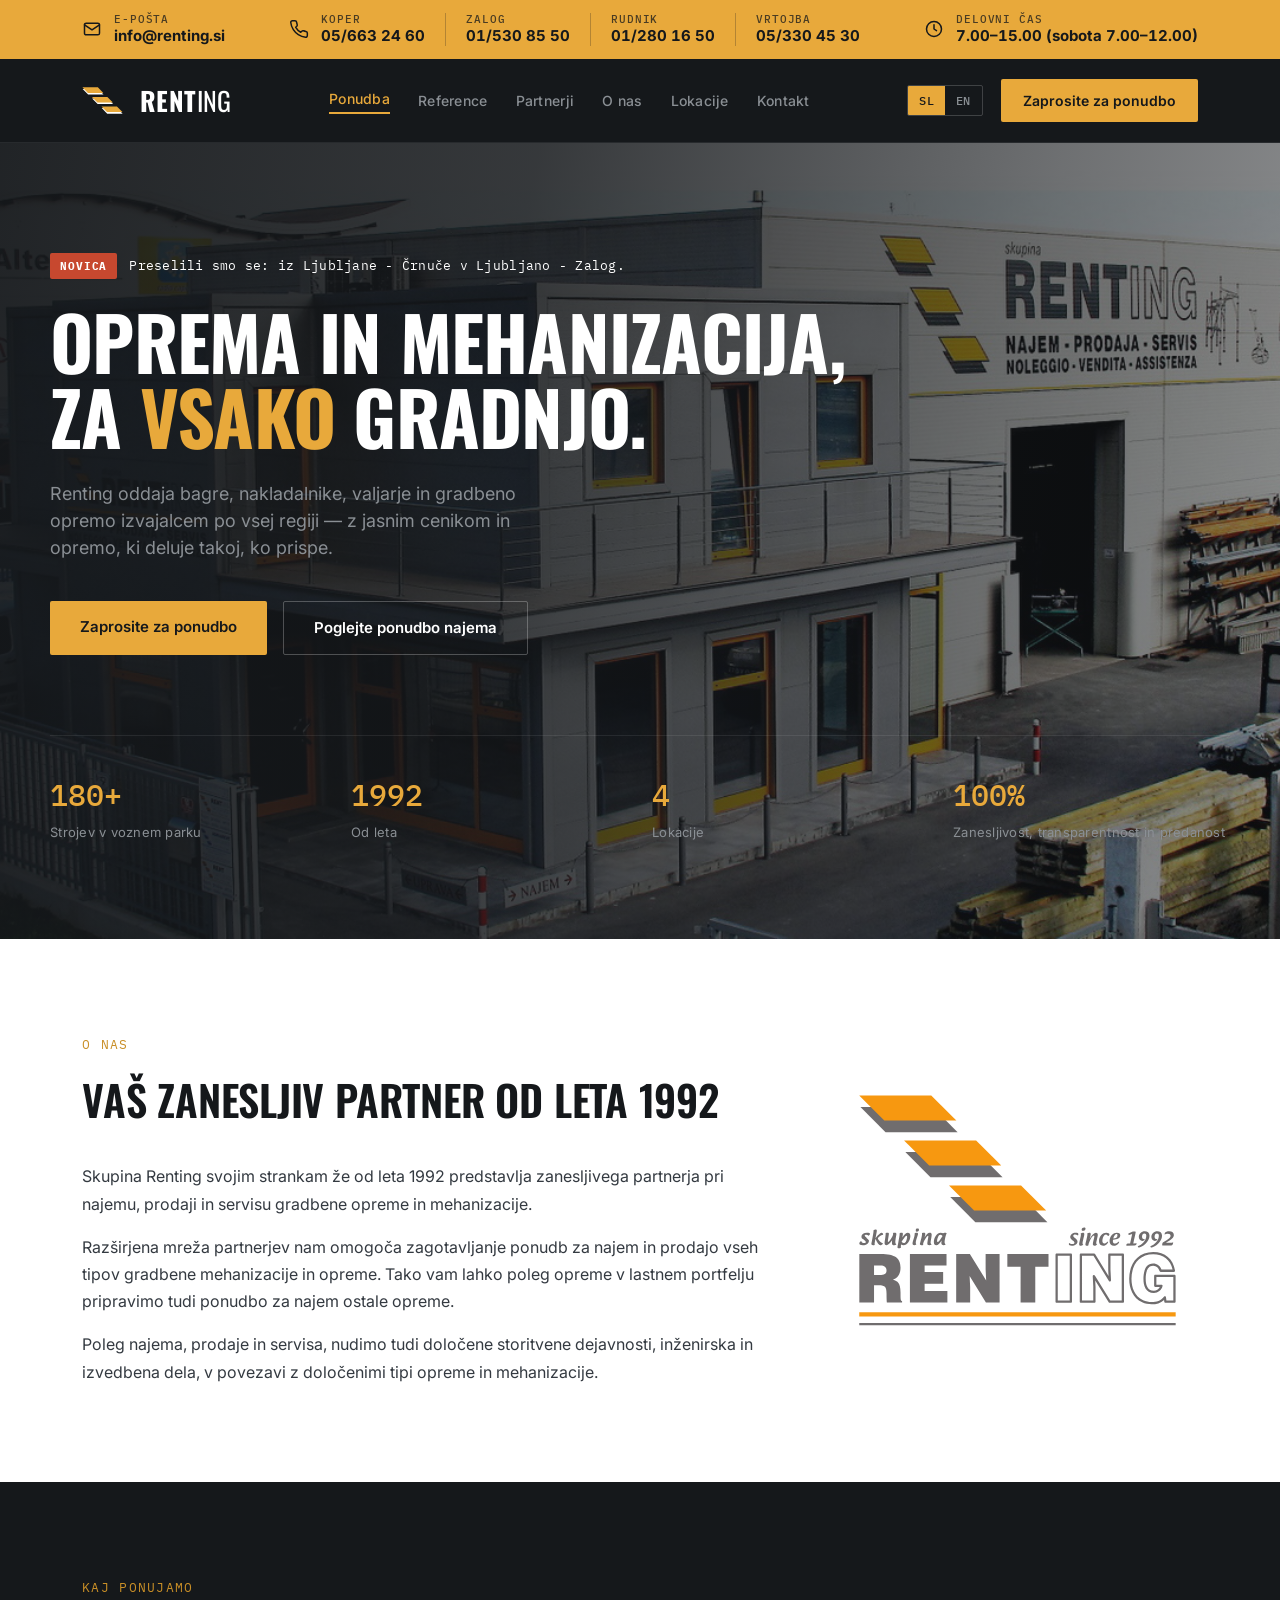
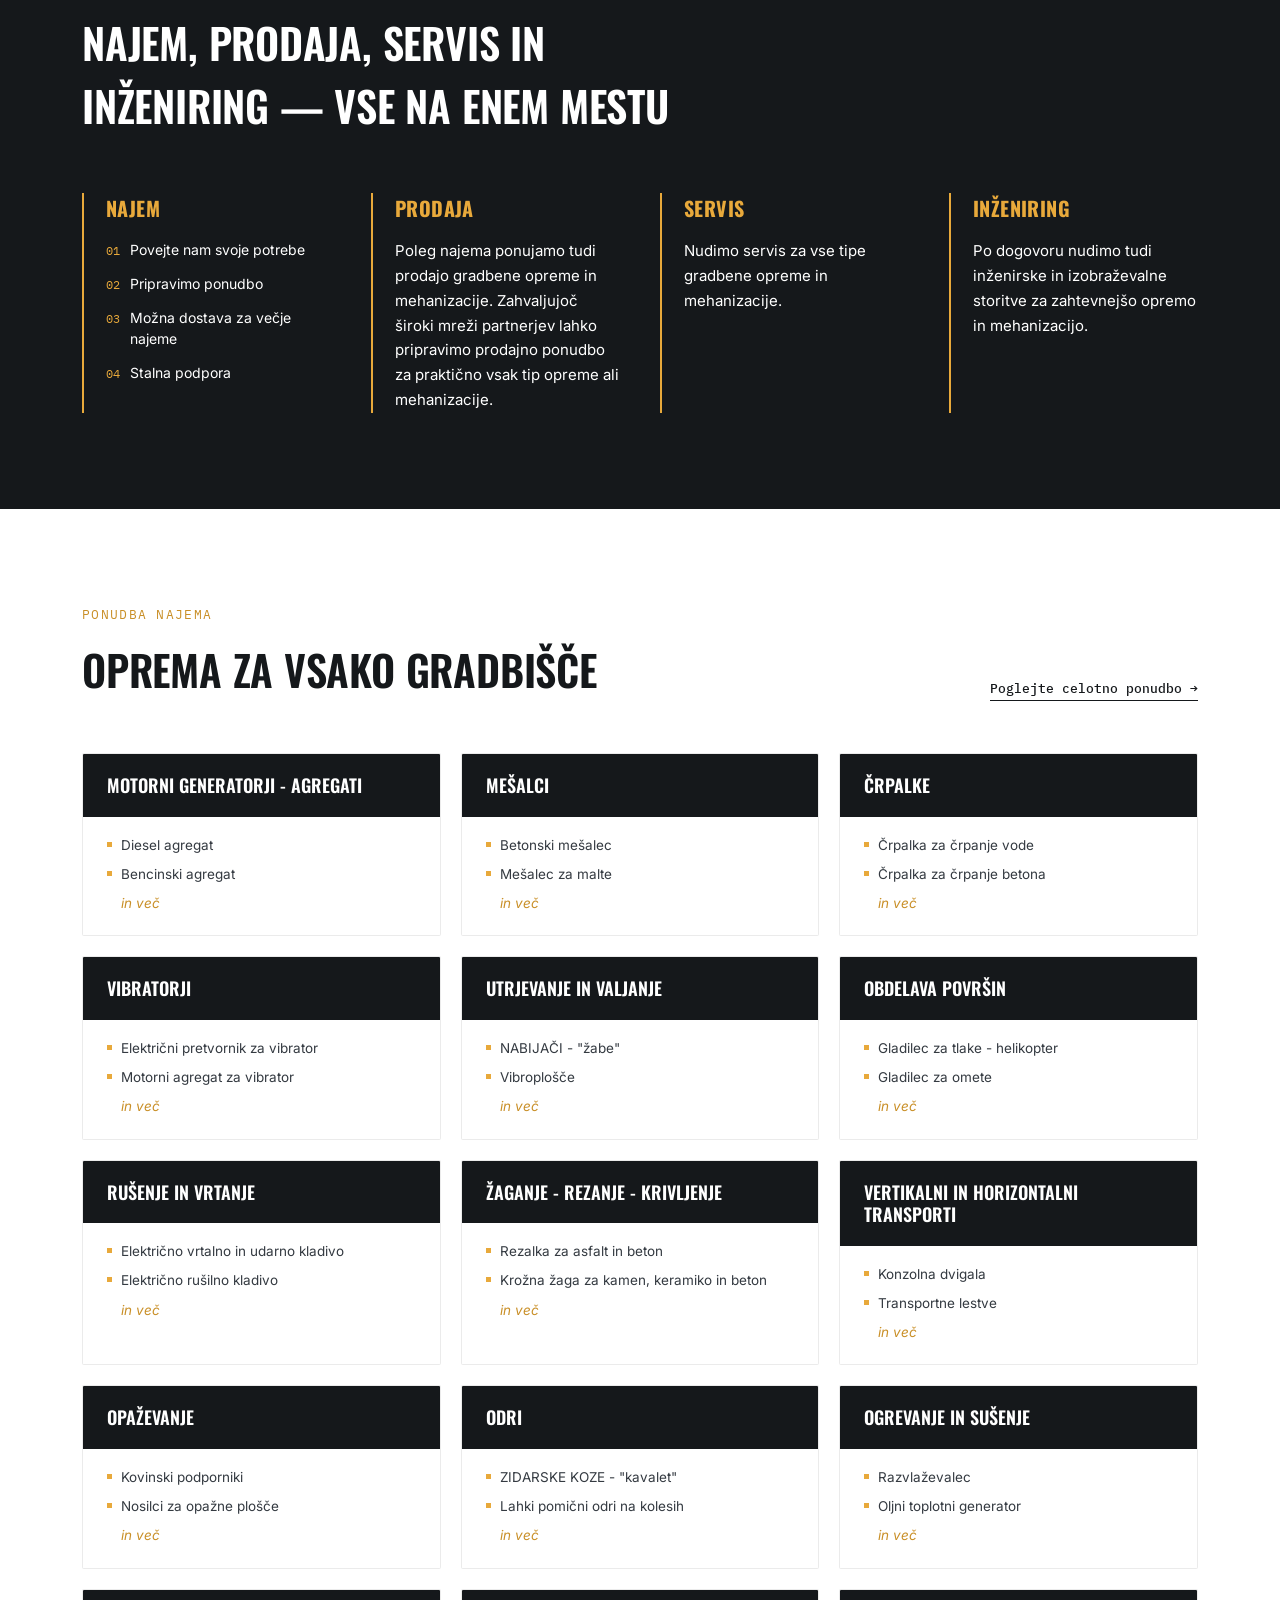
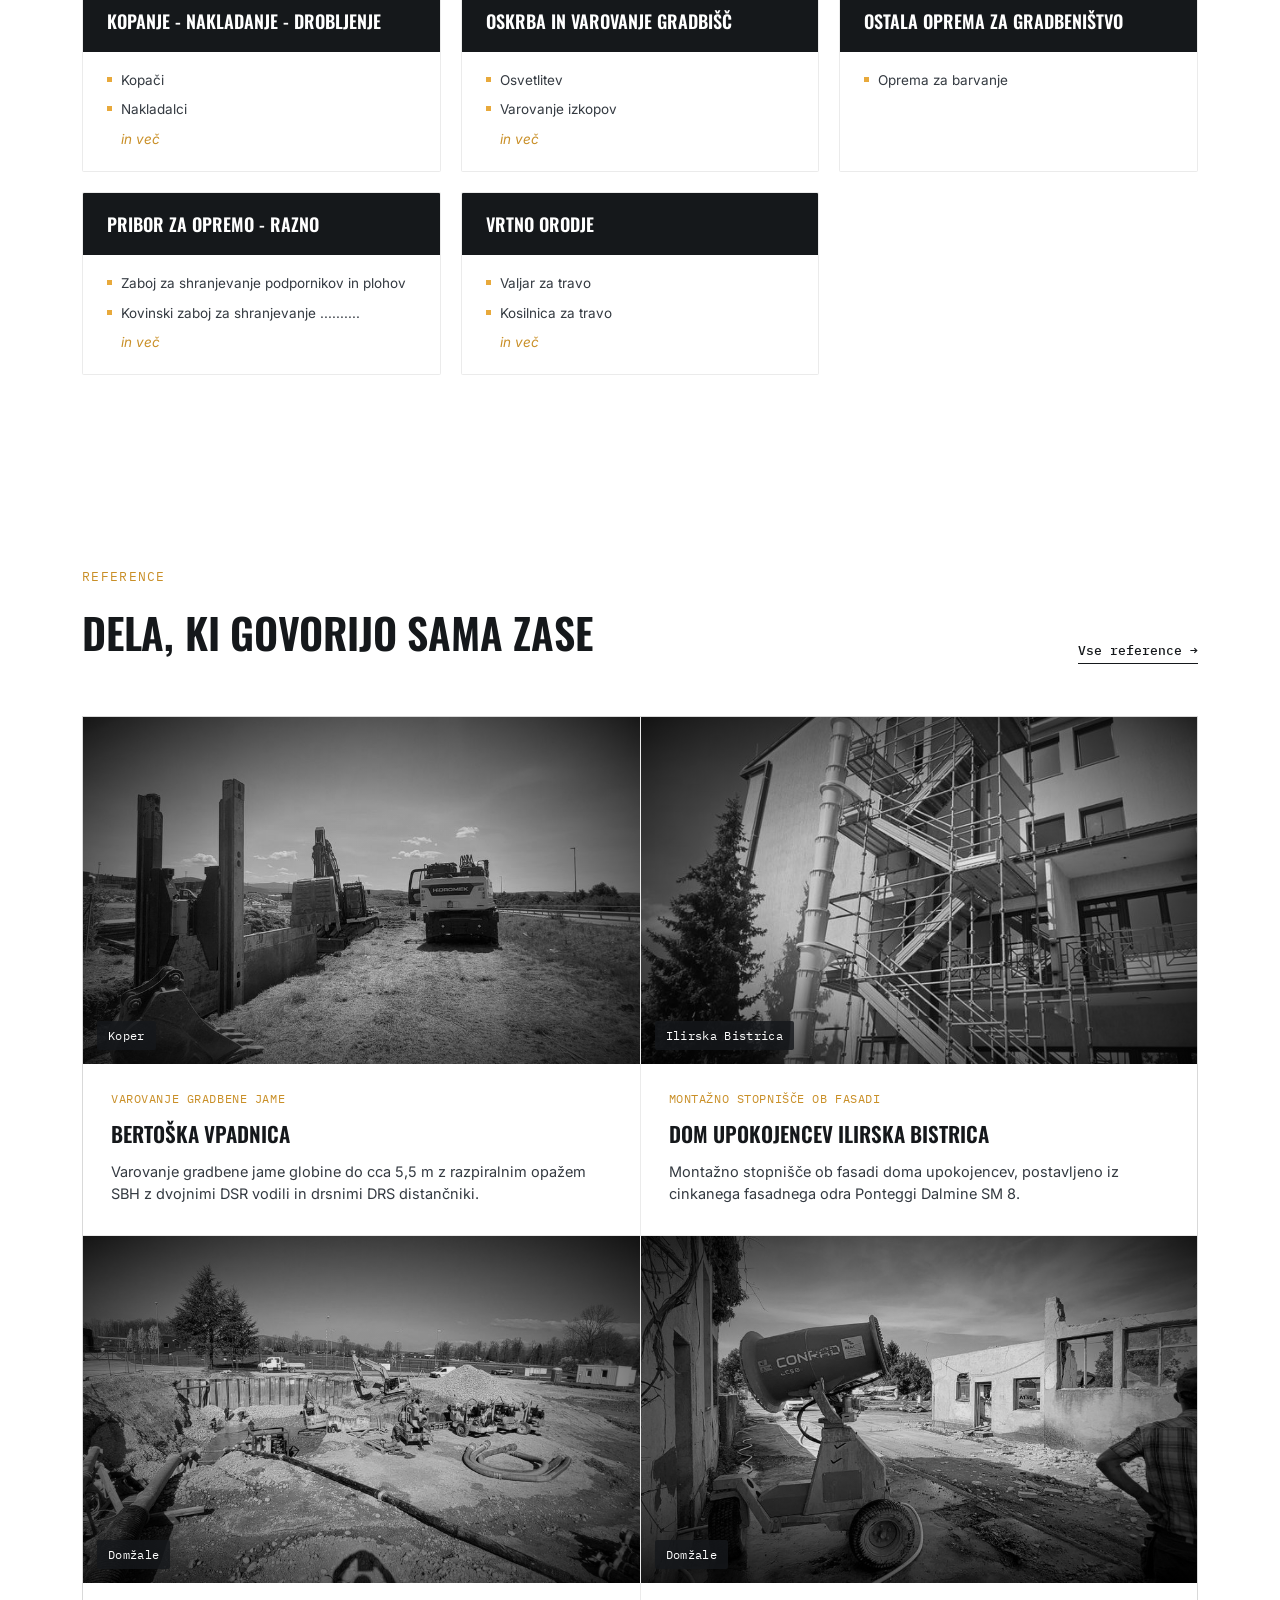
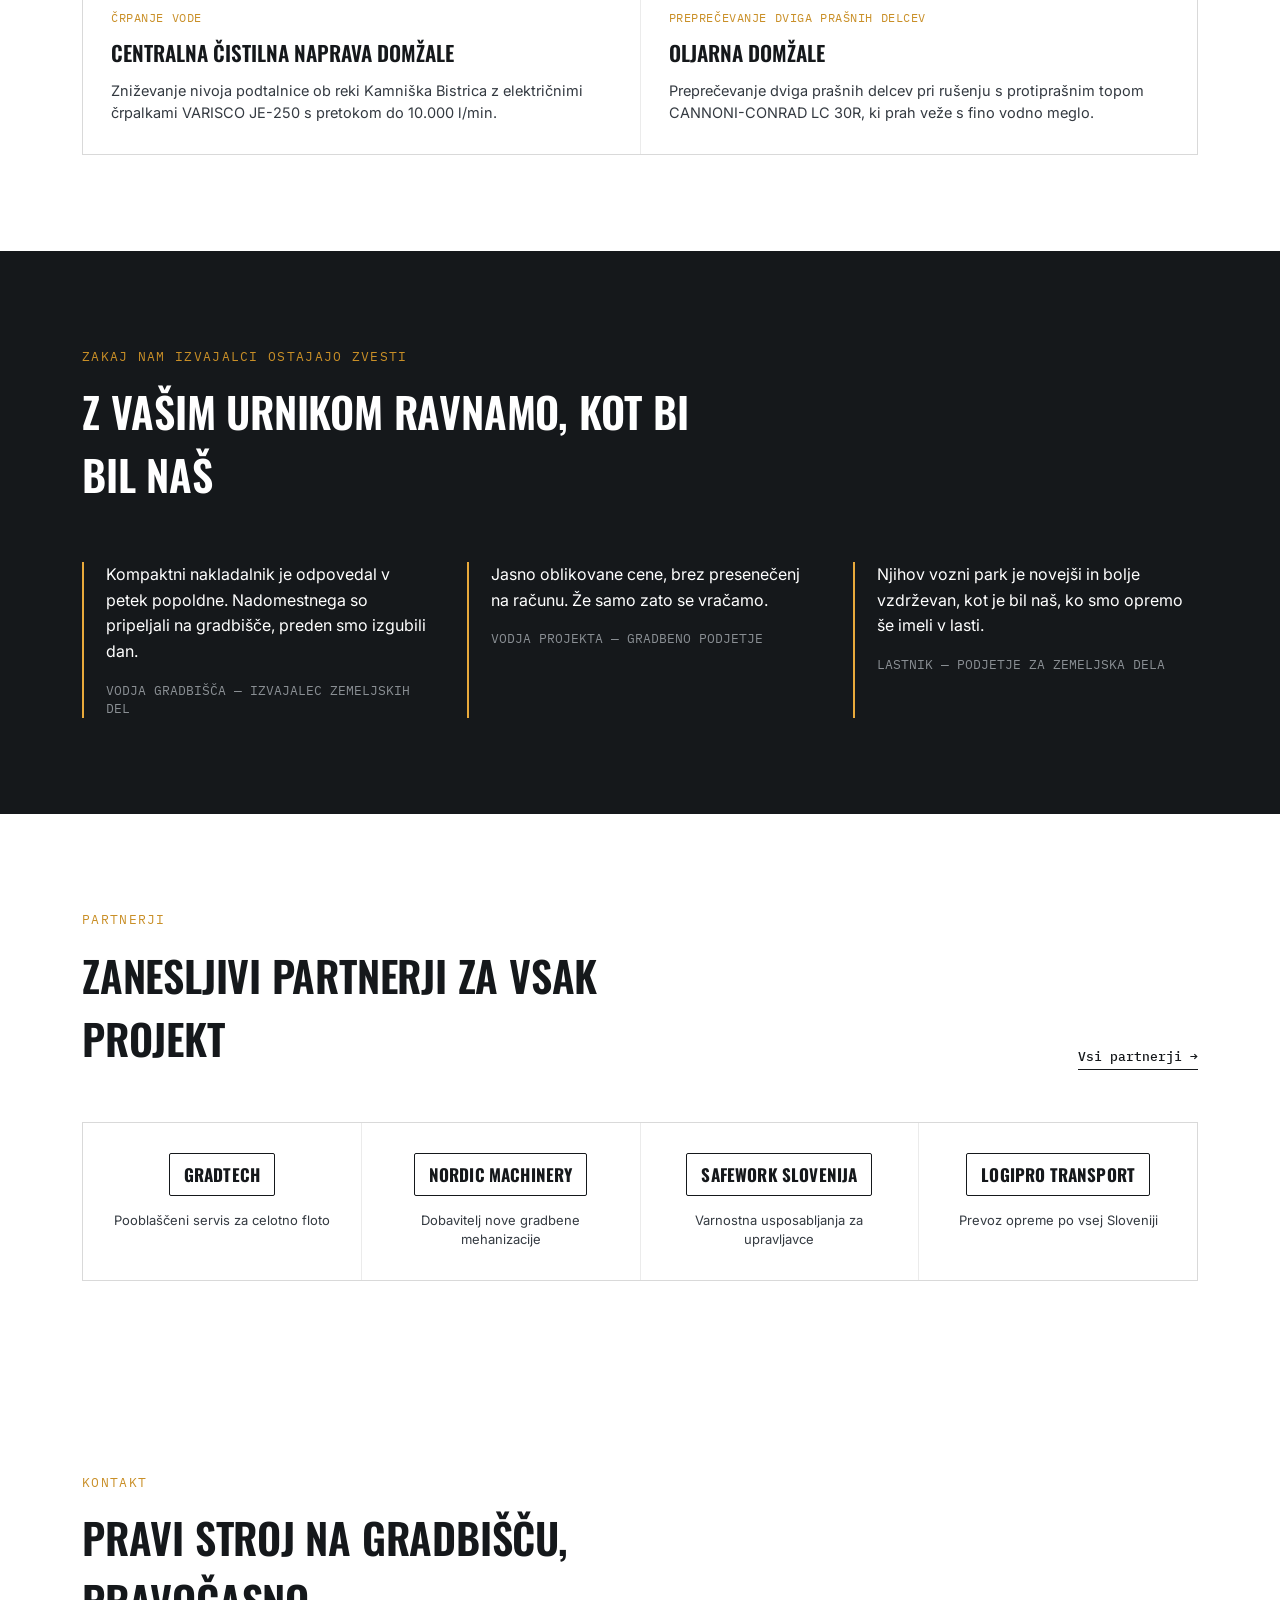
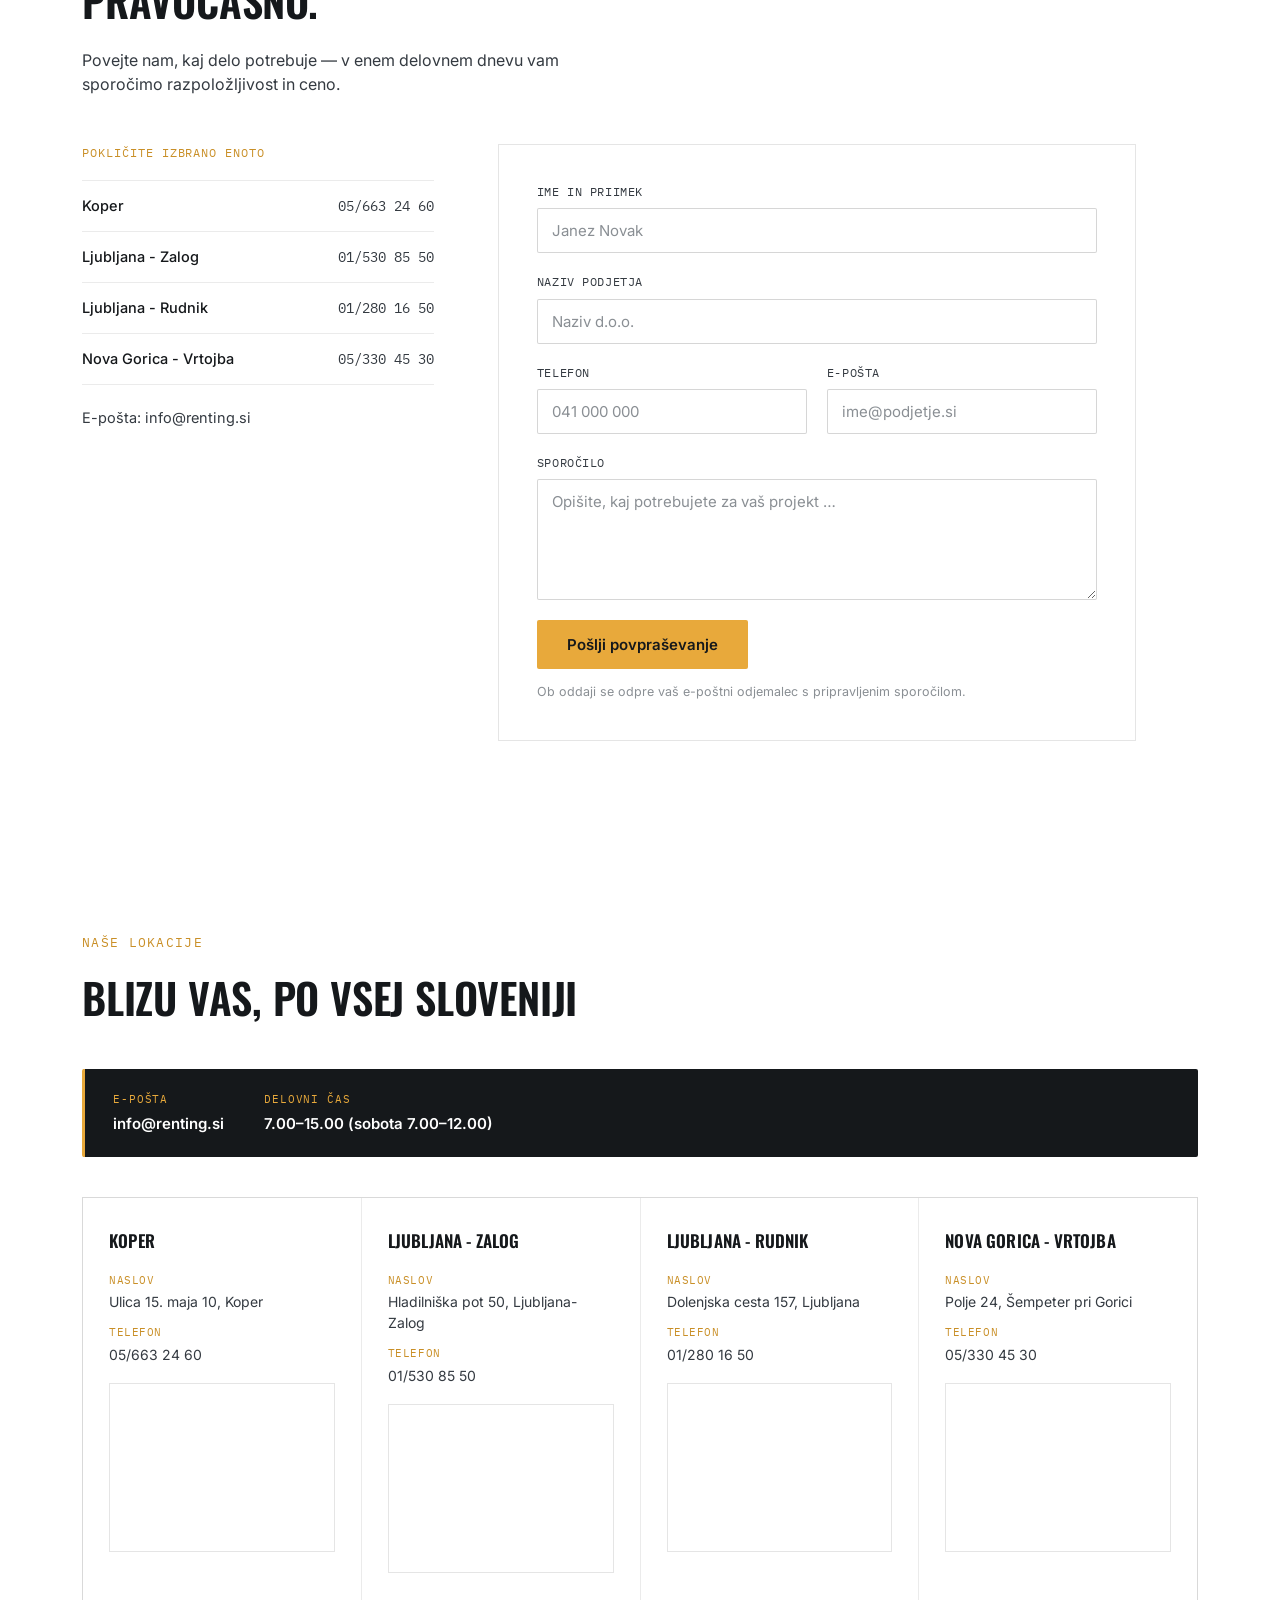
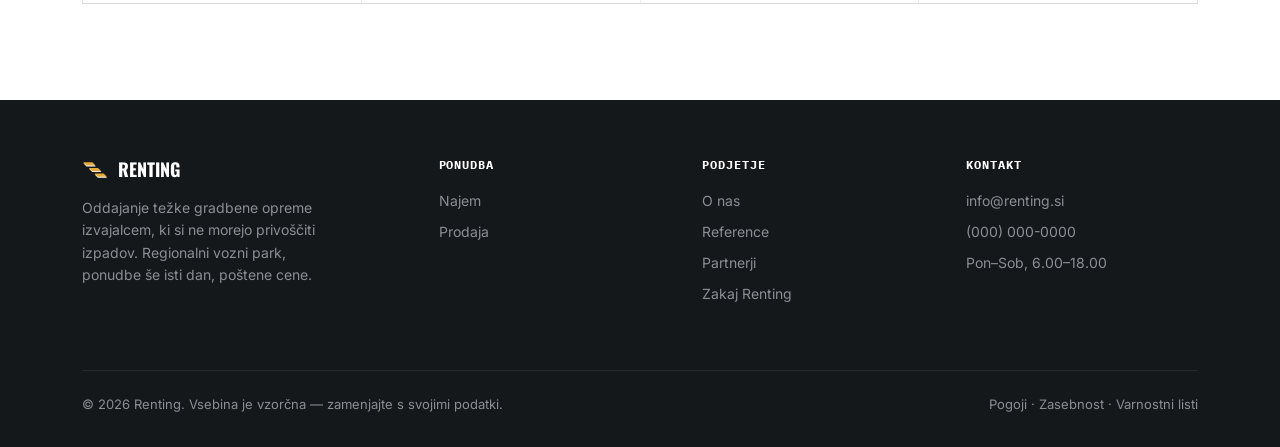
==== commit 515a862a: "Add Oljarna Domžale reference (dust-suppression cannon) - reference.html: fourth case study — dust s" ====
--- a/index.html
+++ b/index.html
@@ -191,7 +191,7 @@
       <a href="reference.html" class="section-more" data-i18n="ref.more">Vse reference →</a>
     </div>
 
-    <div class="ref-grid ref-grid-full">
+    <div class="ref-grid">
       <a class="ref-card" href="reference.html#ref-bertoska">
         <div class="ref-photo has-img">
           <img class="ref-photo-img" src="images/reference/bertoska-vpadnica-1-sm.jpg" width="1200" height="540" loading="lazy" alt="Razpiralni opaž SBH ob izkopu na Bertoški vpadnici, v ozadju bagra" data-i18n-alt="refb.photo1">
@@ -223,6 +223,17 @@
           <div class="ref-subtitle" data-i18n="refd.subtitle">Črpanje vode</div>
           <h3 class="ref-title" data-i18n="refd.title">Centralna čistilna naprava Domžale</h3>
           <p class="ref-desc" data-i18n="refd.cardDesc">Zniževanje nivoja podtalnice ob reki Kamniška Bistrica z električnimi črpalkami VARISCO JE-250 s pretokom do 10.000 l/min.</p>
+        </div>
+      </a>
+      <a class="ref-card" href="reference.html#ref-oljarna">
+        <div class="ref-photo has-img">
+          <img class="ref-photo-img" src="images/reference/oljarna-domzale-1-sm.jpg" width="1200" height="540" loading="lazy" alt="Protiprašni top ob delno porušenih objektih oljarne" data-i18n-alt="refo.photo1">
+          <span class="ref-photo-tag" data-i18n="refo.place">Domžale</span>
+        </div>
+        <div class="ref-body">
+          <div class="ref-subtitle" data-i18n="refo.subtitle">Preprečevanje dviga prašnih delcev</div>
+          <h3 class="ref-title" data-i18n="refo.title">Oljarna Domžale</h3>
+          <p class="ref-desc" data-i18n="refo.cardDesc">Preprečevanje dviga prašnih delcev pri rušenju s protiprašnim topom CANNONI-CONRAD LC 30R, ki prah veže s fino vodno meglo.</p>
         </div>
       </a>
     </div>
@@ -526,6 +537,11 @@
       "refd.title": "Centralna čistilna naprava Domžale",
       "refd.cardDesc": "Zniževanje nivoja podtalnice ob reki Kamniška Bistrica z električnimi črpalkami VARISCO JE-250 s pretokom do 10.000 l/min.",
       "refd.photo1": "Gradbena jama z zagatnicami, črpalkami in bagri med zniževanjem podtalnice",
+      "refo.place": "Domžale",
+      "refo.subtitle": "Preprečevanje dviga prašnih delcev",
+      "refo.title": "Oljarna Domžale",
+      "refo.cardDesc": "Preprečevanje dviga prašnih delcev pri rušenju s protiprašnim topom CANNONI-CONRAD LC 30R, ki prah veže s fino vodno meglo.",
+      "refo.photo1": "Protiprašni top ob delno porušenih objektih oljarne",
       "trust.eyebrow": "Zakaj nam izvajalci ostajajo zvesti",
       "trust.title": "Z vašim urnikom ravnamo, kot bi bil naš",
       "trust.1.quote": "Kompaktni nakladalnik je odpovedal v petek popoldne. Nadomestnega so pripeljali na gradbišče, preden smo izgubili dan.",
@@ -636,6 +652,11 @@
       "refd.title": "Domžale Central Wastewater Treatment Plant",
       "refd.cardDesc": "Lowering the groundwater level beside the Kamniška Bistrica river with VARISCO JE-250 electric pumps delivering up to 10,000 l/min.",
       "refd.photo1": "Construction pit with sheet piling, pumps and excavators during groundwater lowering",
+      "refo.place": "Domžale",
+      "refo.subtitle": "Dust suppression",
+      "refo.title": "Domžale Oil Mill",
+      "refo.cardDesc": "Keeping demolition dust down with a CANNONI-CONRAD LC 30R dust-suppression cannon, which binds dust in a fine water mist.",
+      "refo.photo1": "Dust-suppression cannon beside the partly demolished oil mill buildings",
       "trust.eyebrow": "Why Contractors Stick With Us",
       "trust.title": "We treat your schedule like it's ours",
       "trust.1.quote": "A skid steer went down on a Friday afternoon. They had a replacement on-site before we lost the day.",
--- a/css/style.css
+++ b/css/style.css
@@ -1000,6 +1000,7 @@
   color:var(--steel-900);
   max-width:60ch;
 }
+.ref-case-system + .ref-case-system{margin-top:14px;}
 .ref-specs{
   margin-top:24px;
   border-top:2px solid var(--steel-900);
@@ -1050,6 +1051,10 @@
 /* Galleries of wide photos only: lead photo full width, the rest in pairs, uncropped 20:9 */
 .ref-gallery.is-landscape{grid-template-columns:repeat(2,1fr);}
 .ref-gallery.is-landscape a{aspect-ratio:20/9;}
+/* Mixed galleries: wide photos (.is-wide) span the full width, tall ones pair up at 3:4 */
+.ref-gallery.is-mixed{grid-template-columns:repeat(2,1fr);}
+.ref-gallery.is-mixed a{aspect-ratio:3/4;}
+.ref-gallery.is-mixed a.is-wide{grid-column:1 / -1;aspect-ratio:20/9;}
 .ref-gallery img{
   width:100%;
   height:100%;
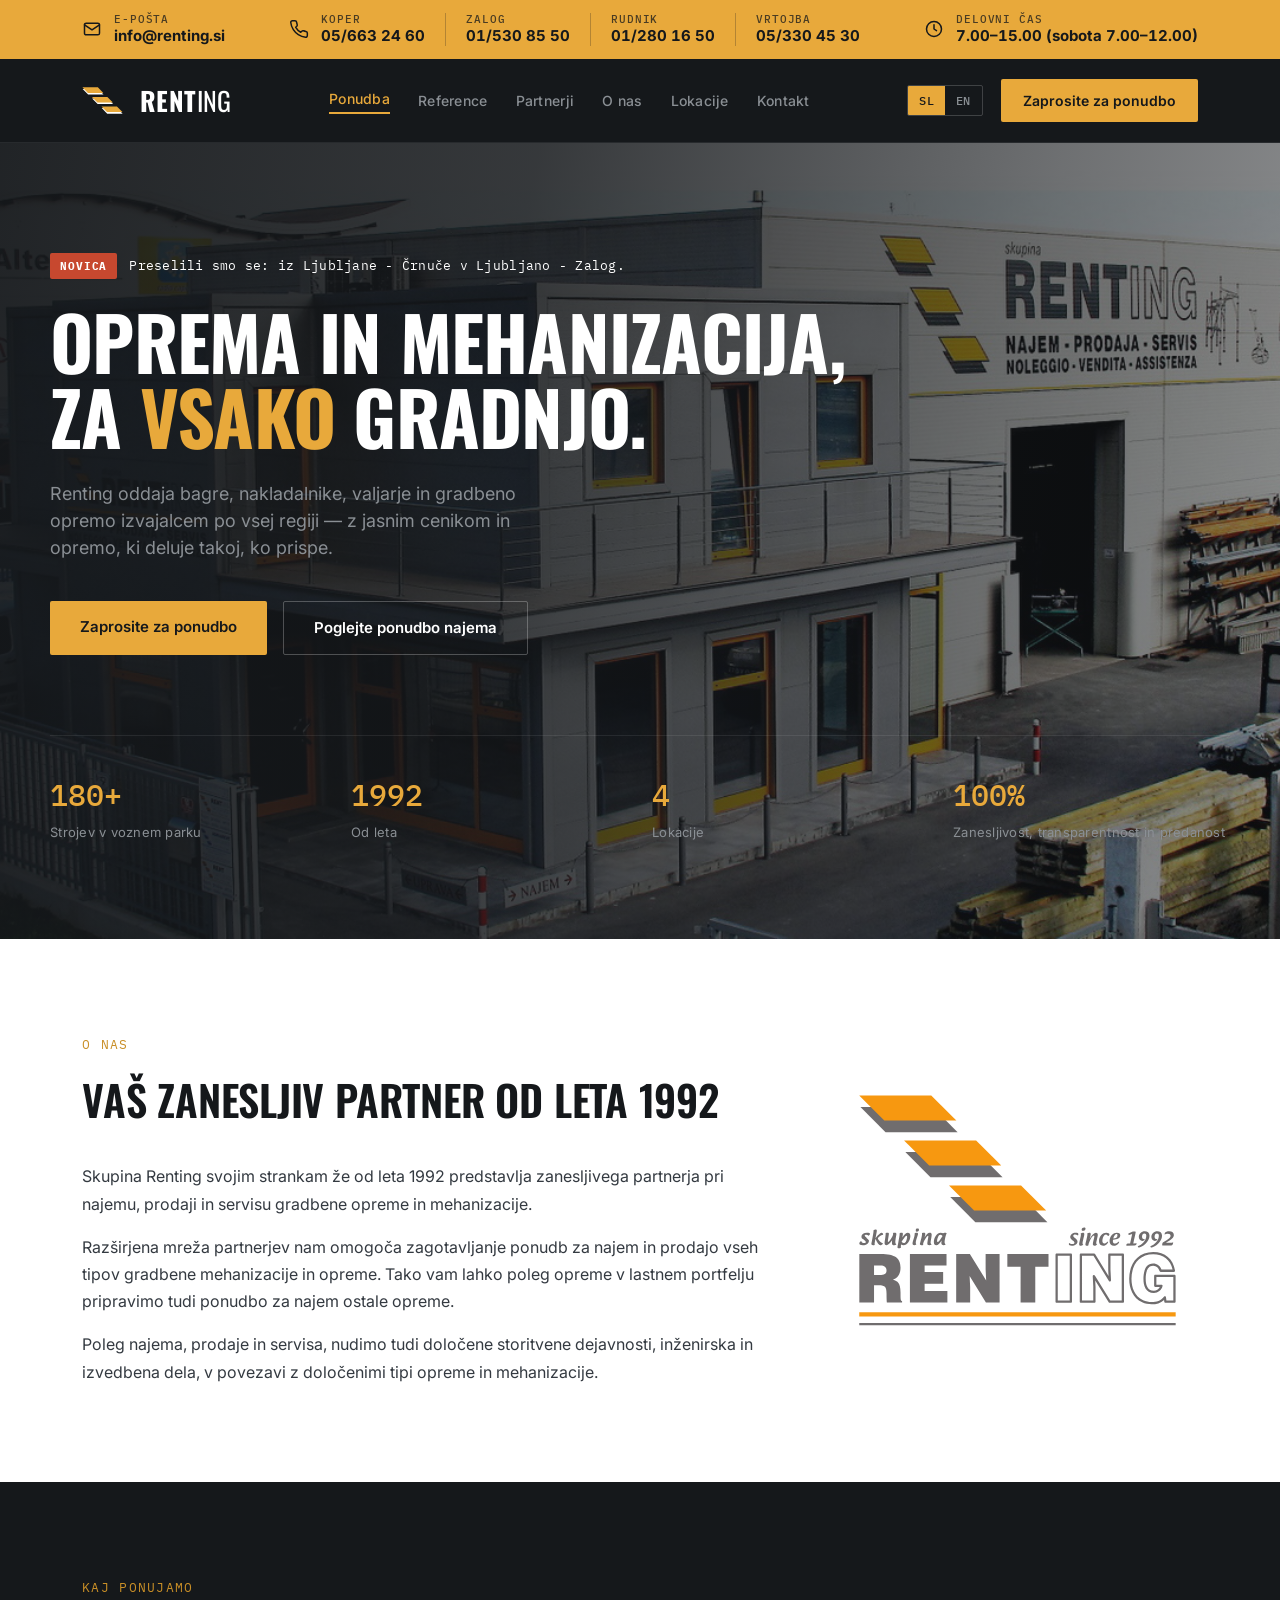
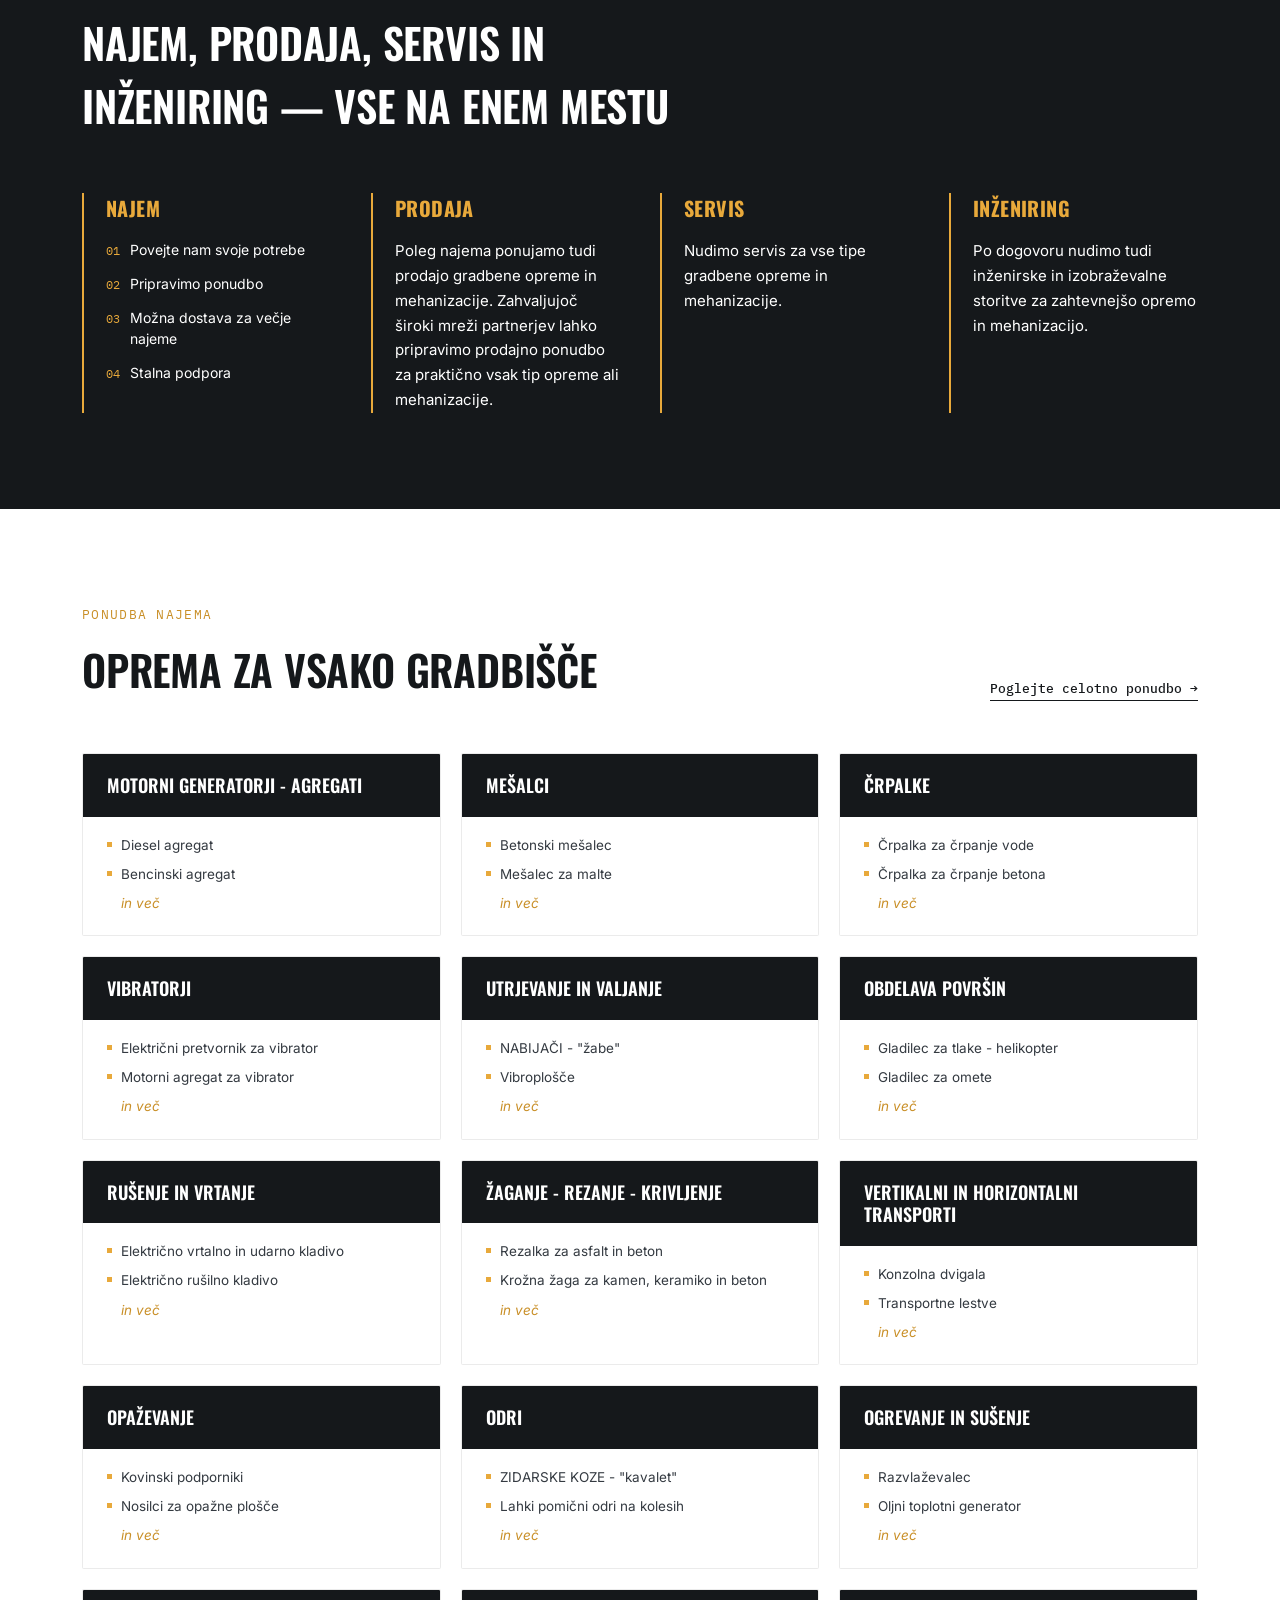
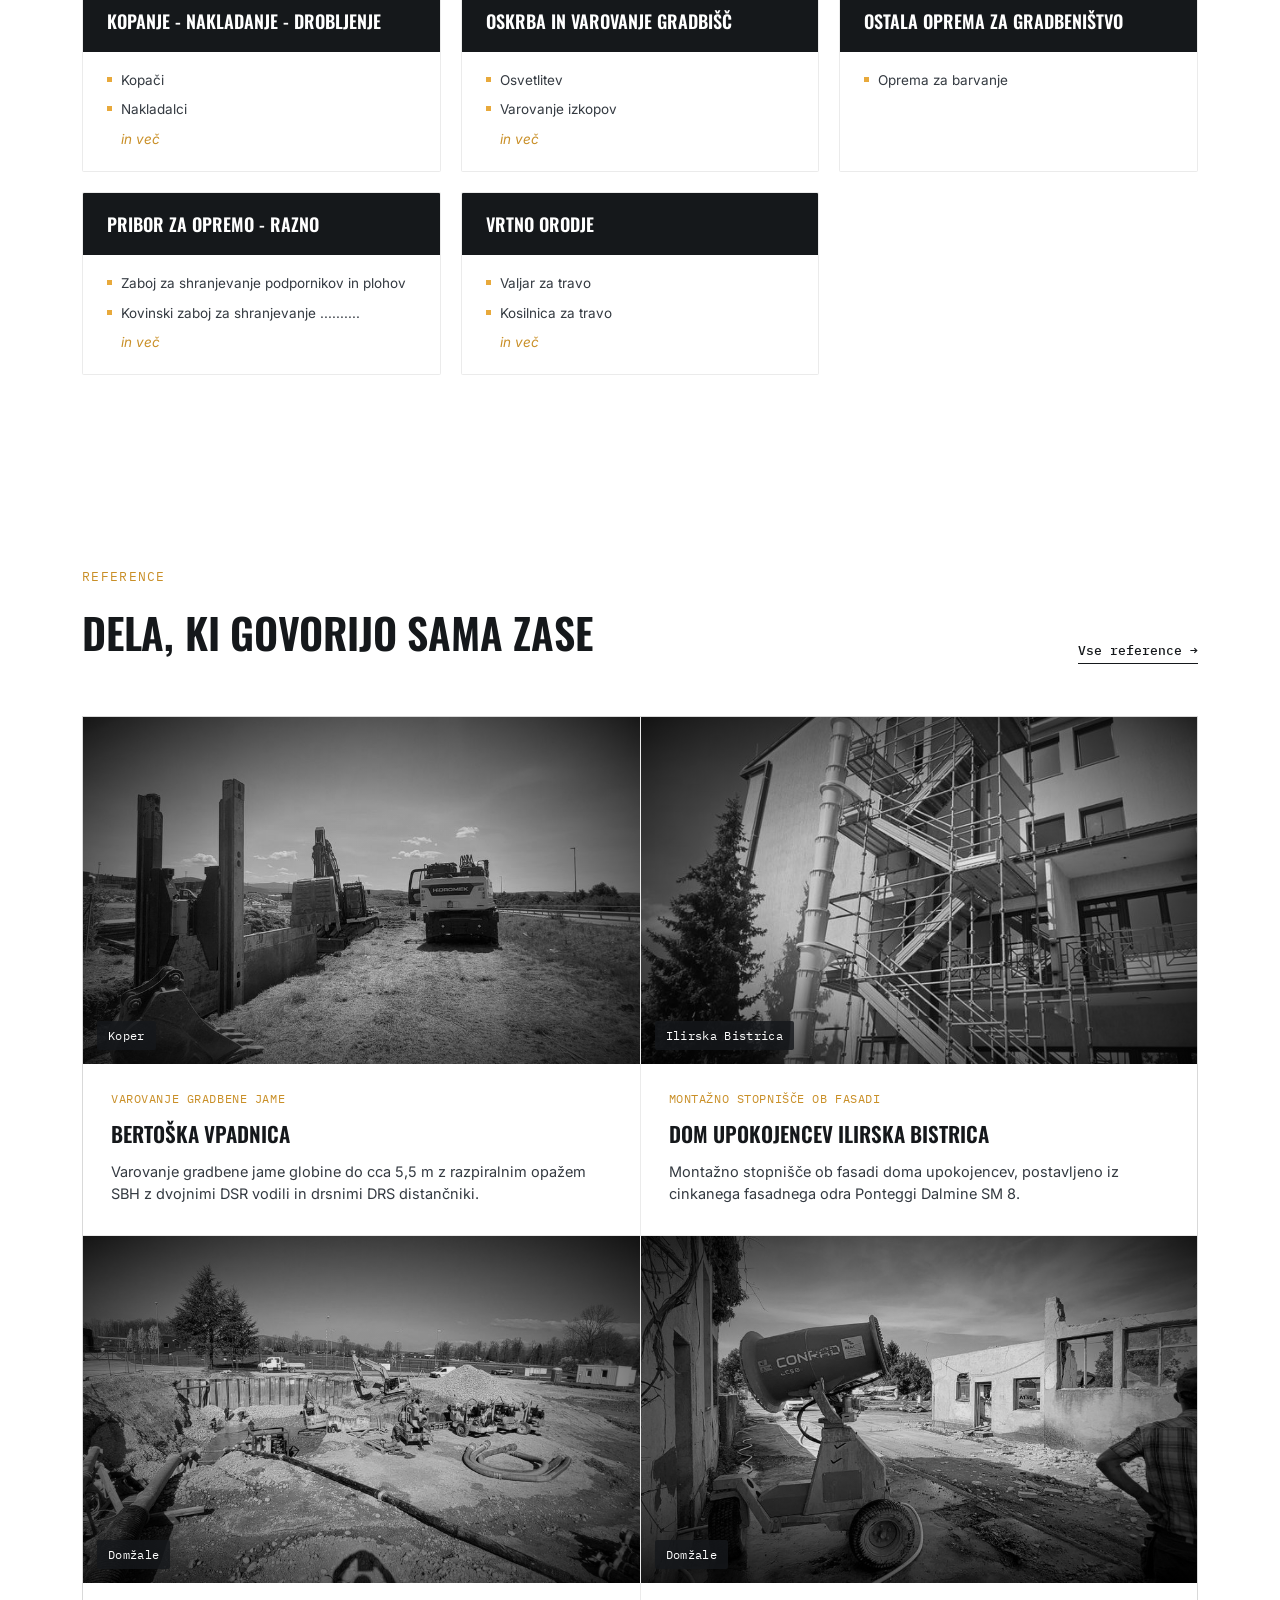
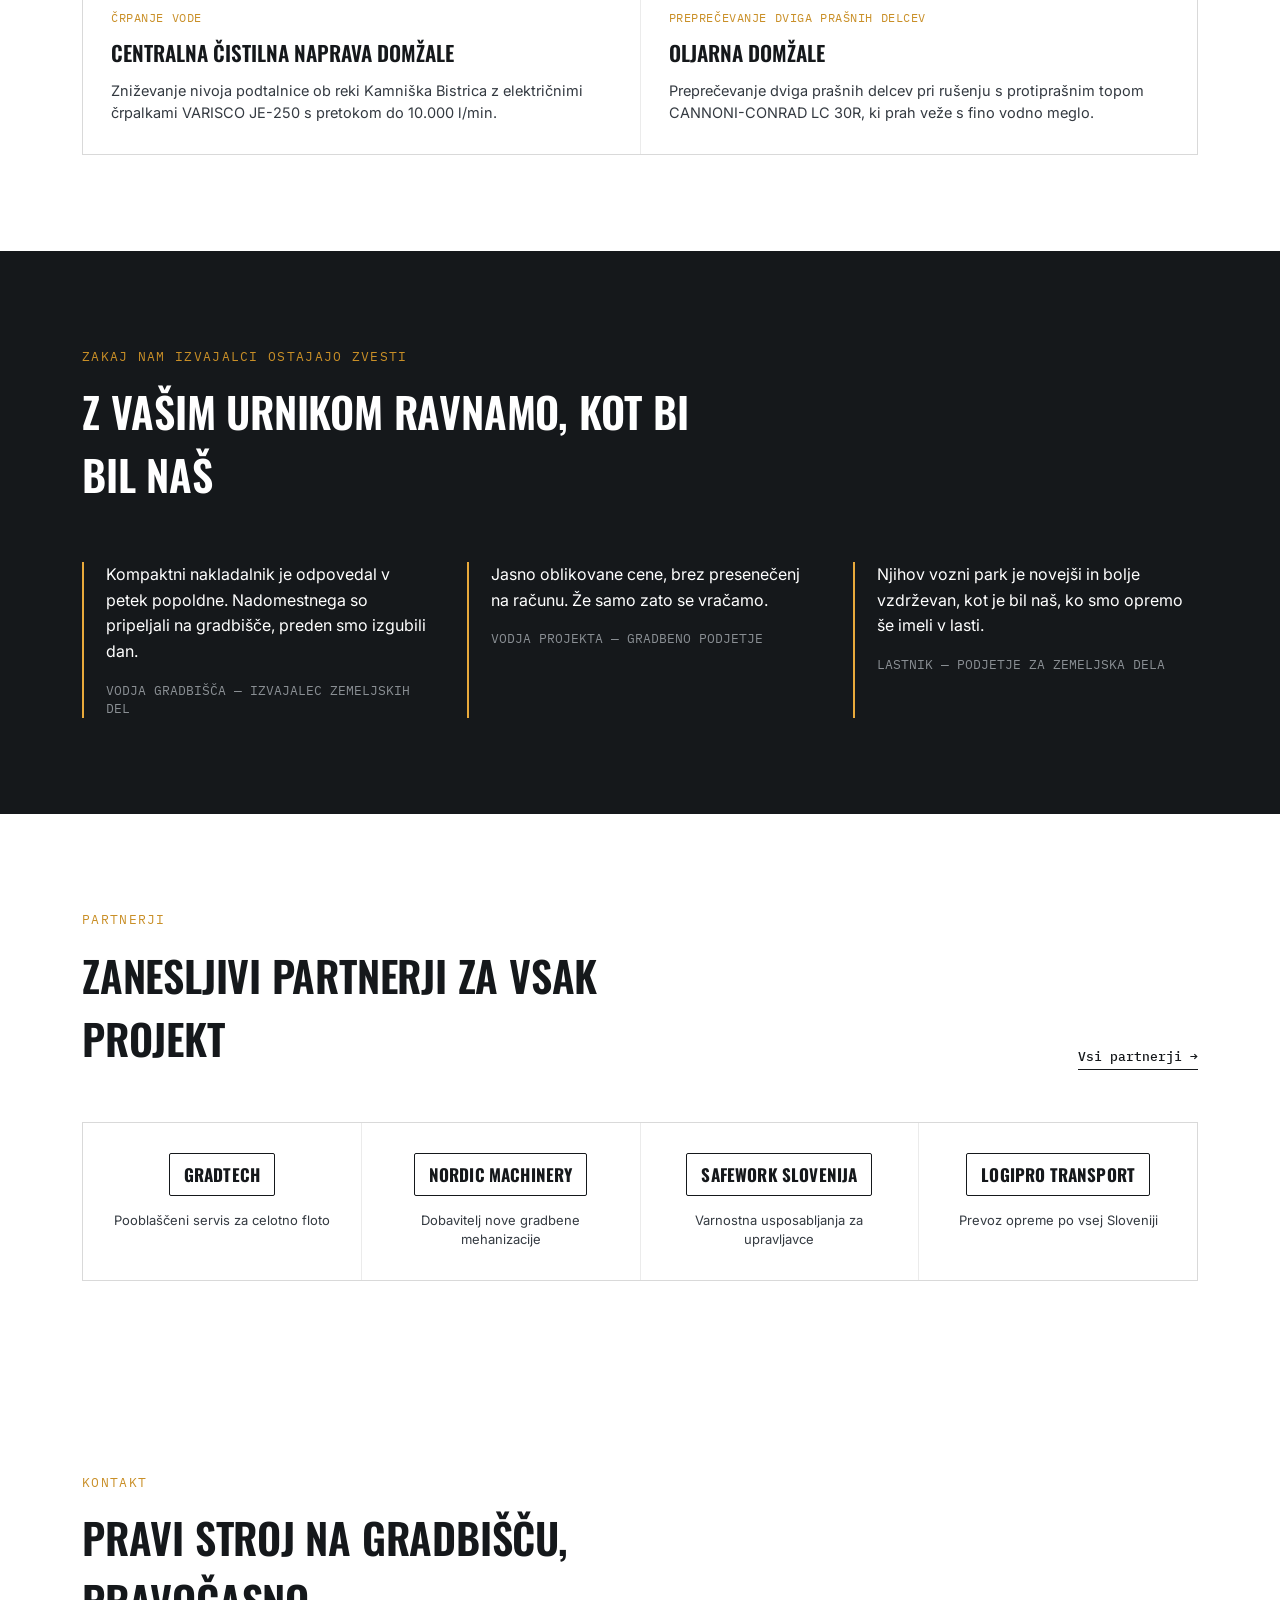
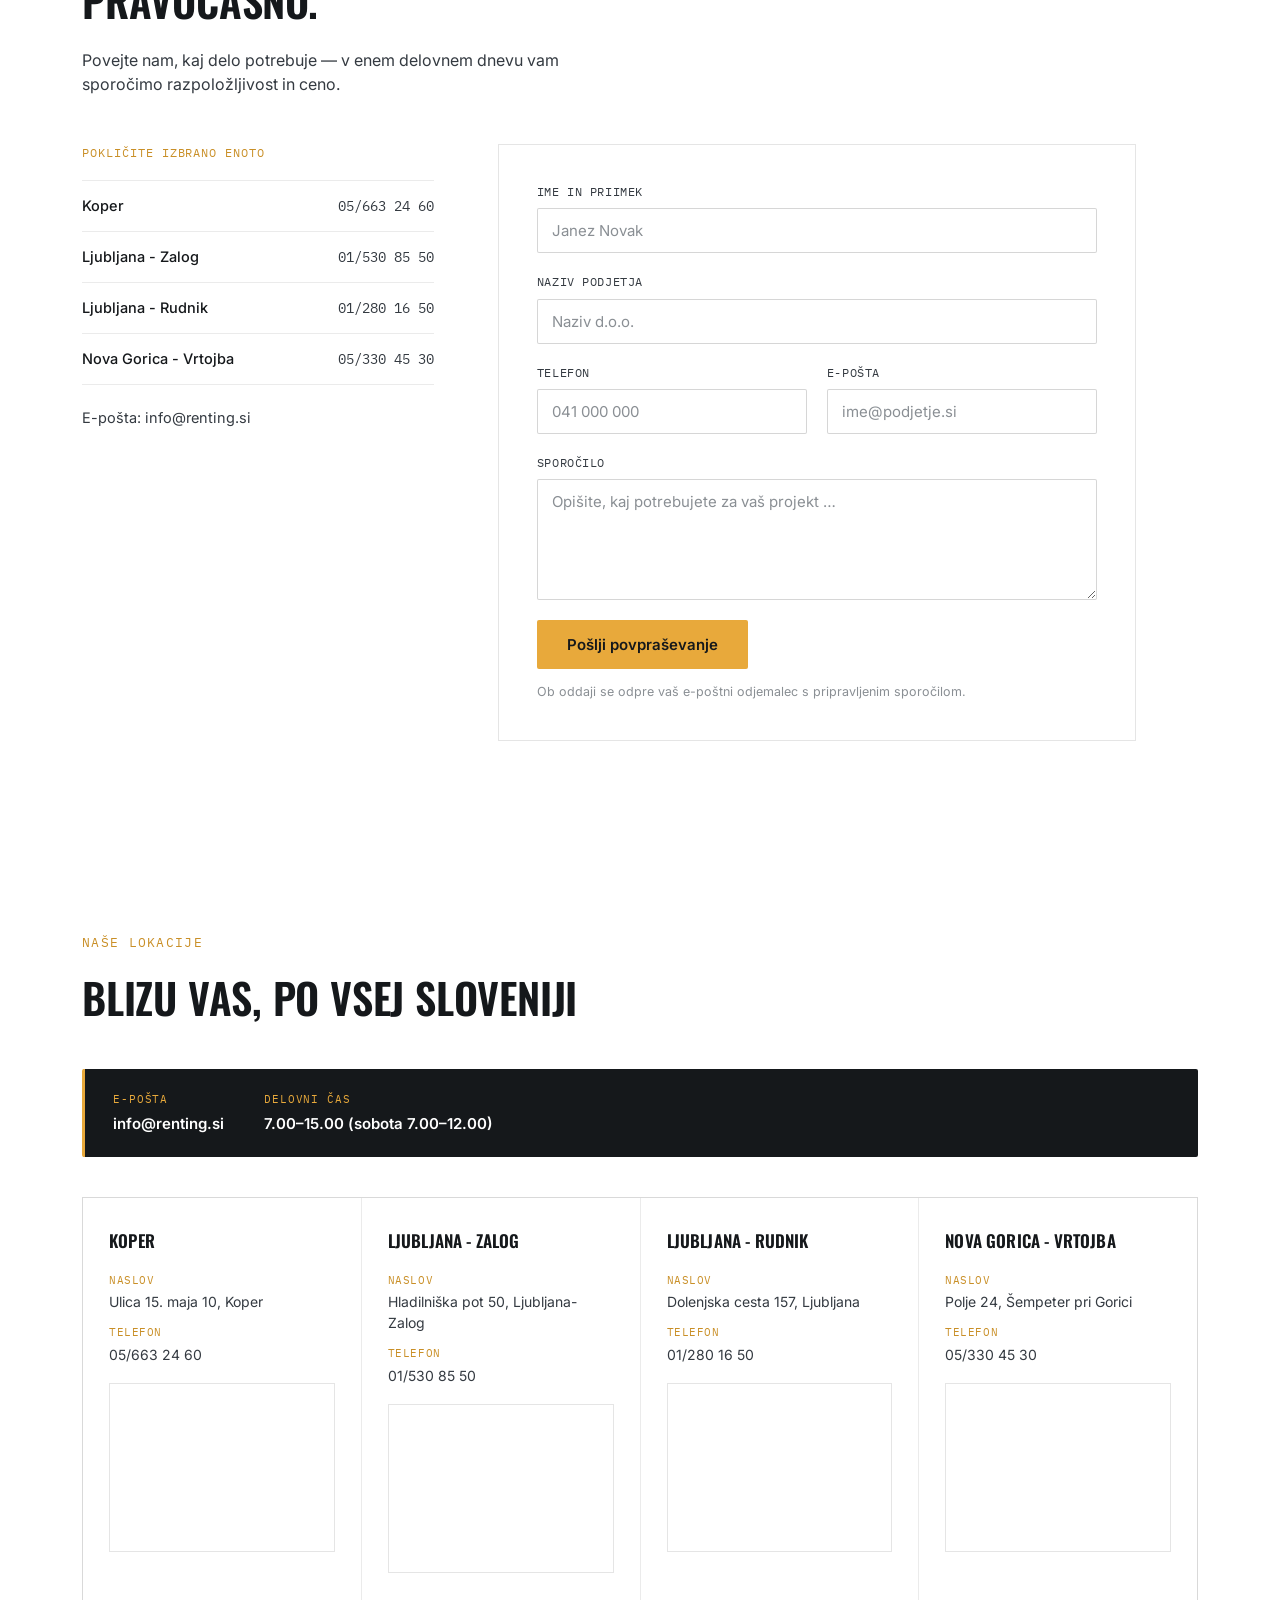
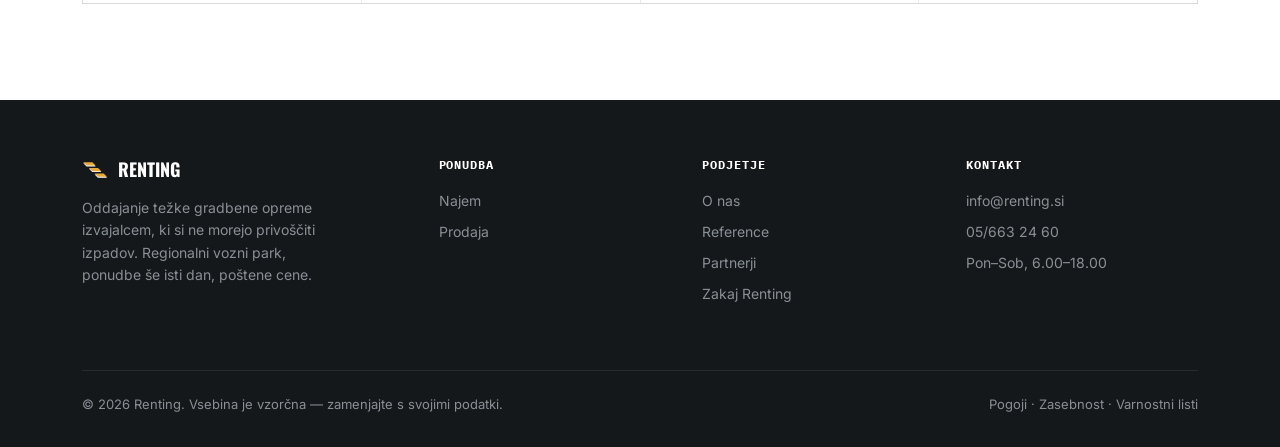
==== commit c5c787a1: "Use the Koper number for the 'Pokličite' button and footer phone Replaces the (000) 000-0000 placeho" ====
--- a/index.html
+++ b/index.html
@@ -54,7 +54,7 @@
 <header>
   <nav>
     <a href="index.html" class="logo"><svg class="logo-mark" aria-hidden="true"><use href="#renting-mark"></use></svg><span data-i18n-html="logo.brand"><span class="logo-text-bold">RENT</span><span class="logo-text-regular">ING</span></span></a>
-    <ul class="nav-links">
+    <ul class="nav-links" id="site-menu">
       <li class="nav-dropdown">
         <a href="najem.html" class="nav-dropdown-trigger" data-i18n="nav.offer">Ponudba<span class="nav-caret" aria-hidden="true"></span></a>
         <div class="nav-mega nav-mega-catalog">
@@ -73,6 +73,7 @@
       <li><a href="#about" data-i18n="nav.about">Kako deluje</a></li>
       <li><a href="#locations" data-i18n="nav.locations">Lokacije</a></li>
       <li><a href="#contact" data-i18n="nav.contact">Kontakt</a></li>
+      <li class="nav-menu-cta"><a href="#contact" data-i18n="nav.cta">Zaprosite za ponudbo</a></li>
     </ul>
     <div class="nav-right">
       <div class="lang-switch">
@@ -80,6 +81,7 @@
         <button type="button" class="lang-btn" data-lang="en">EN</button>
       </div>
       <a href="#contact" class="nav-cta" data-i18n="nav.cta">Zaprosite za ponudbo</a>
+      <button type="button" class="nav-toggle" aria-controls="site-menu" aria-expanded="false" aria-label="Meni"><span class="nav-toggle-bar"></span><span class="nav-toggle-bar"></span><span class="nav-toggle-bar"></span></button>
     </div>
   </nav>
 </header>
@@ -459,7 +461,7 @@
         <h5 data-i18n="footer.col3">Kontakt</h5>
         <ul>
           <li><a href="mailto:info@renting.si">info@renting.si</a></li>
-          <li><a href="tel:+10000000000">(000) 000-0000</a></li>
+          <li><a href="tel:+38656632460">05/663 24 60</a></li>
           <li data-i18n="footer.hours">Pon–Sob, 6.00–18.00</li>
         </ul>
       </div>
@@ -707,6 +709,7 @@
 </script>
 <script src="js/categories.js"></script>
 <script src="js/catalog.js"></script>
+<script src="js/nav.js"></script>
 <script src="js/i18n.js"></script>
 <script src="js/contact-form.js"></script>
 
--- a/css/style.css
+++ b/css/style.css
@@ -15,7 +15,7 @@
 
 *{margin:0;padding:0;box-sizing:border-box;}
 
-html{scroll-behavior:smooth;}
+html{scroll-behavior:smooth;scroll-padding-top:150px;}
 
 body{
   background:var(--paper-100);
@@ -327,7 +327,31 @@
   white-space:nowrap;
 }
 .nav-cta:hover{background:var(--amber-600);}
-.nav-toggle{display:none;}
+/* ☰ menu button and the CTA copy inside the menu: phone/tablet only (see @media 900px) */
+.nav-toggle{
+  display:none;
+  flex-direction:column;
+  justify-content:center;
+  gap:5px;
+  width:44px;height:44px;
+  padding:0 11px;
+  background:transparent;
+  border:1px solid rgba(255,255,255,0.18);
+  border-radius:2px;
+  cursor:pointer;
+}
+.nav-toggle-bar{
+  display:block;
+  height:2px;
+  background:var(--paper-100);
+  border-radius:1px;
+  transition:transform 0.2s ease, opacity 0.2s ease;
+}
+.nav-open .nav-toggle-bar:nth-child(1){transform:translateY(7px) rotate(45deg);}
+.nav-open .nav-toggle-bar:nth-child(2){opacity:0;}
+.nav-open .nav-toggle-bar:nth-child(3){transform:translateY(-7px) rotate(-45deg);}
+.nav-toggle:focus-visible{outline:2px solid var(--amber-500);outline-offset:2px;}
+.nav-menu-cta{display:none;}
 .nav-right{
   display:flex;
   align-items:center;
@@ -1512,7 +1536,48 @@
   .topbar-hours{display:none;}
 }
 @media (max-width:900px){
+  /* Only the dark header bar stays pinned on small screens; the contact band scrolls away. */
+  .site-top{display:contents;}
+  html{scroll-padding-top:84px;}
+  .ref-case{scroll-margin-top:84px;}
+  .site-top > header{position:sticky;top:0;z-index:50;}
+  .site-top > header nav{position:relative;padding:14px 20px;}
+  .nav-right{gap:12px;}
+  .nav-cta{display:none;}
+  .nav-toggle{display:flex;}
   .nav-links{display:none;}
+  .nav-open .nav-links{
+    display:flex;
+    flex-direction:column;
+    align-items:stretch;
+    gap:0;
+    position:absolute;
+    top:100%;
+    left:0;right:0;
+    padding:4px 20px 24px;
+    background:var(--steel-900);
+    border-top:1px solid rgba(255,255,255,0.08);
+    box-shadow:0 18px 30px rgba(0,0,0,0.35);
+    max-height:calc(100vh - 72px);
+    max-height:calc(100dvh - 72px);
+    overflow-y:auto;
+  }
+  .nav-links li{border-bottom:1px solid rgba(255,255,255,0.08);}
+  .nav-links a,
+  .nav-links a.nav-dropdown-trigger{display:flex;padding:15px 0;font-size:17px;border-bottom:0;}
+  .nav-dropdown{padding-bottom:0;margin-bottom:0;}
+  .nav-caret,
+  .nav-mega{display:none !important;}
+  .nav-links li.nav-menu-cta{display:block;border-bottom:0;margin-top:20px;}
+  .nav-links .nav-menu-cta a{
+    justify-content:center;
+    background:var(--amber-500);
+    color:var(--steel-900);
+    font-weight:600;
+    font-size:16px;
+    padding:14px 20px;
+    border-radius:2px;
+  }
   .stat-strip{grid-template-columns:repeat(2,1fr);row-gap:28px;}
   .service-grid{grid-template-columns:1fr;}
   .cat-grid{grid-template-columns:1fr;}
@@ -1536,6 +1601,8 @@
   .footer-grid{grid-template-columns:1fr;}
   .locations-grid{grid-template-columns:1fr;}
   .topbar-inner{padding:10px 20px;}
+  .logo{font-size:23px;gap:10px;}
+  .logo-mark{width:38px;height:23px;}
   .topbar-phones-group .topbar-icon{display:none;}
   .topbar-phones-group{width:100%;}
   .topbar-phones{display:grid;grid-template-columns:1fr 1fr;row-gap:8px;width:100%;}
@@ -1562,3 +1629,6 @@
 @media (prefers-reduced-motion: reduce){
   *{transition:none !important; scroll-behavior:auto !important; animation:none !important;}
 }
+@media (max-width:359px){
+  .logo [data-i18n-html="logo.brand"]{display:none;}
+}
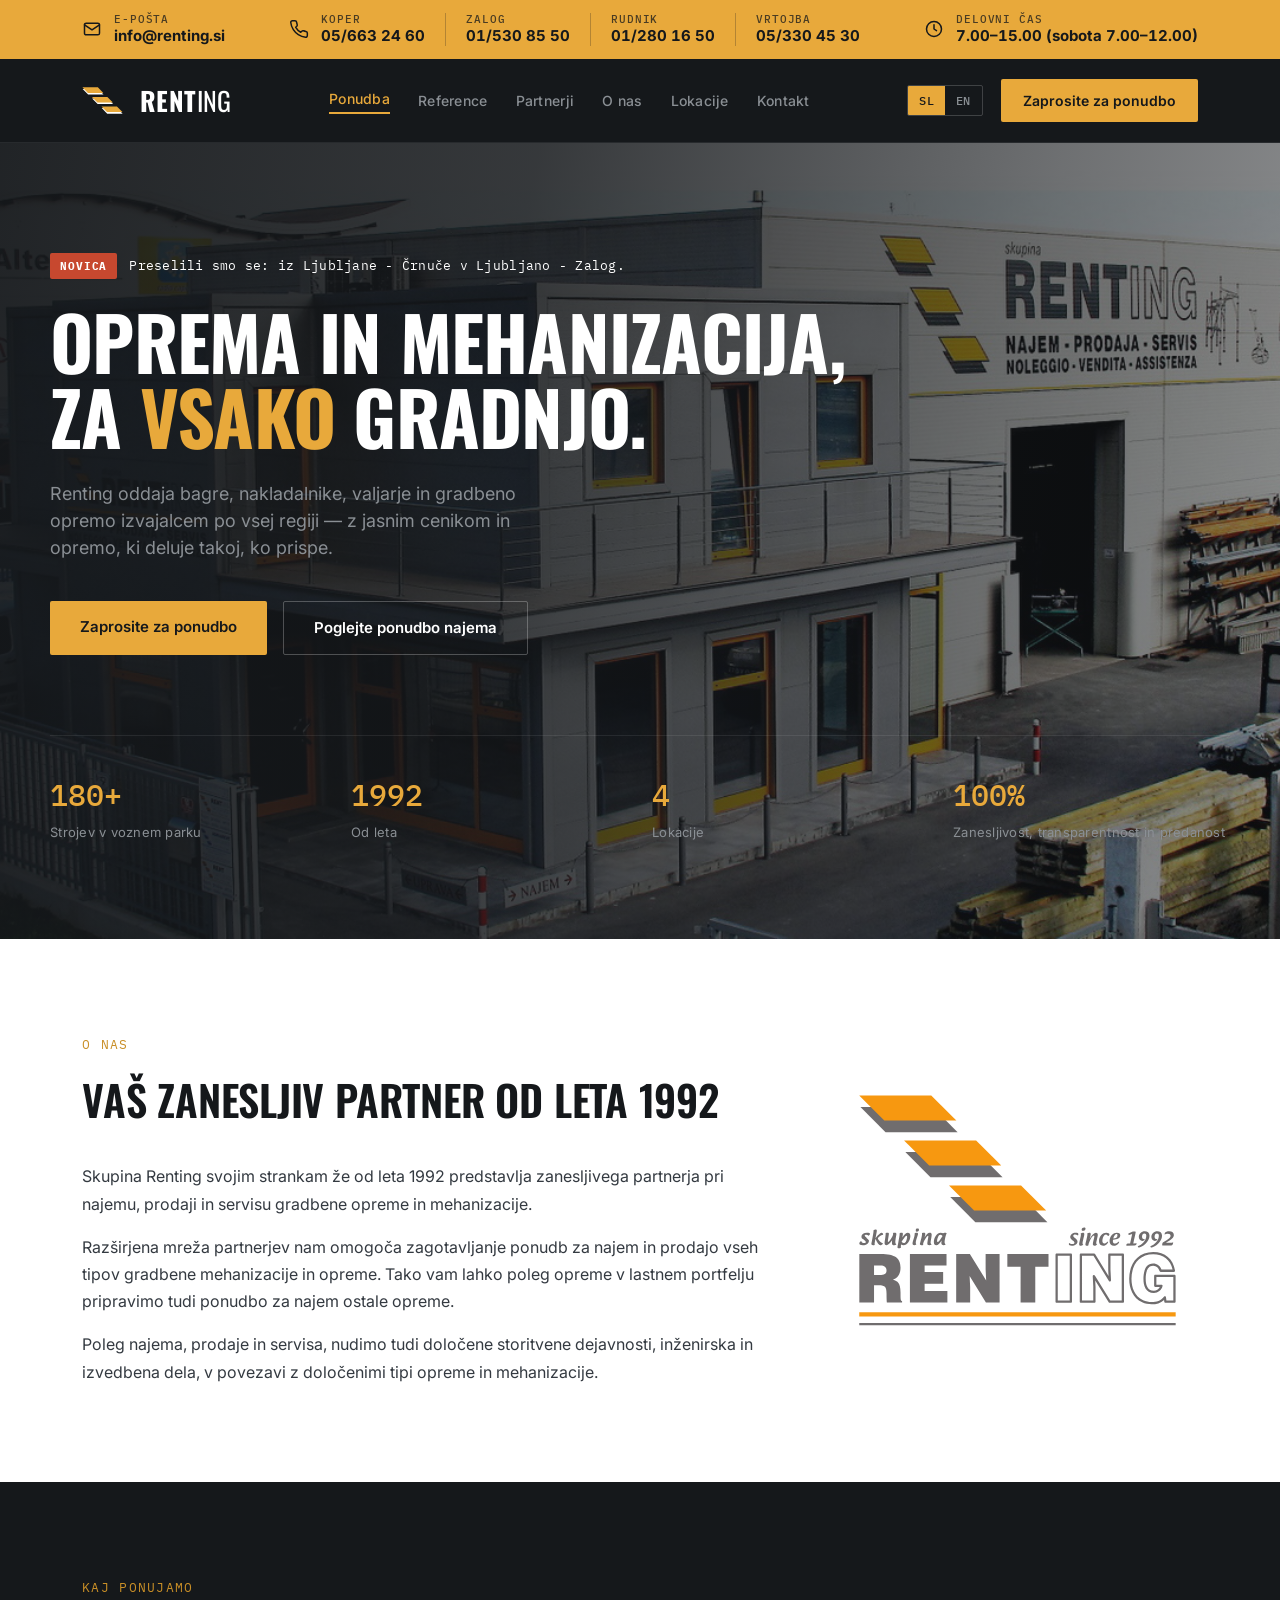
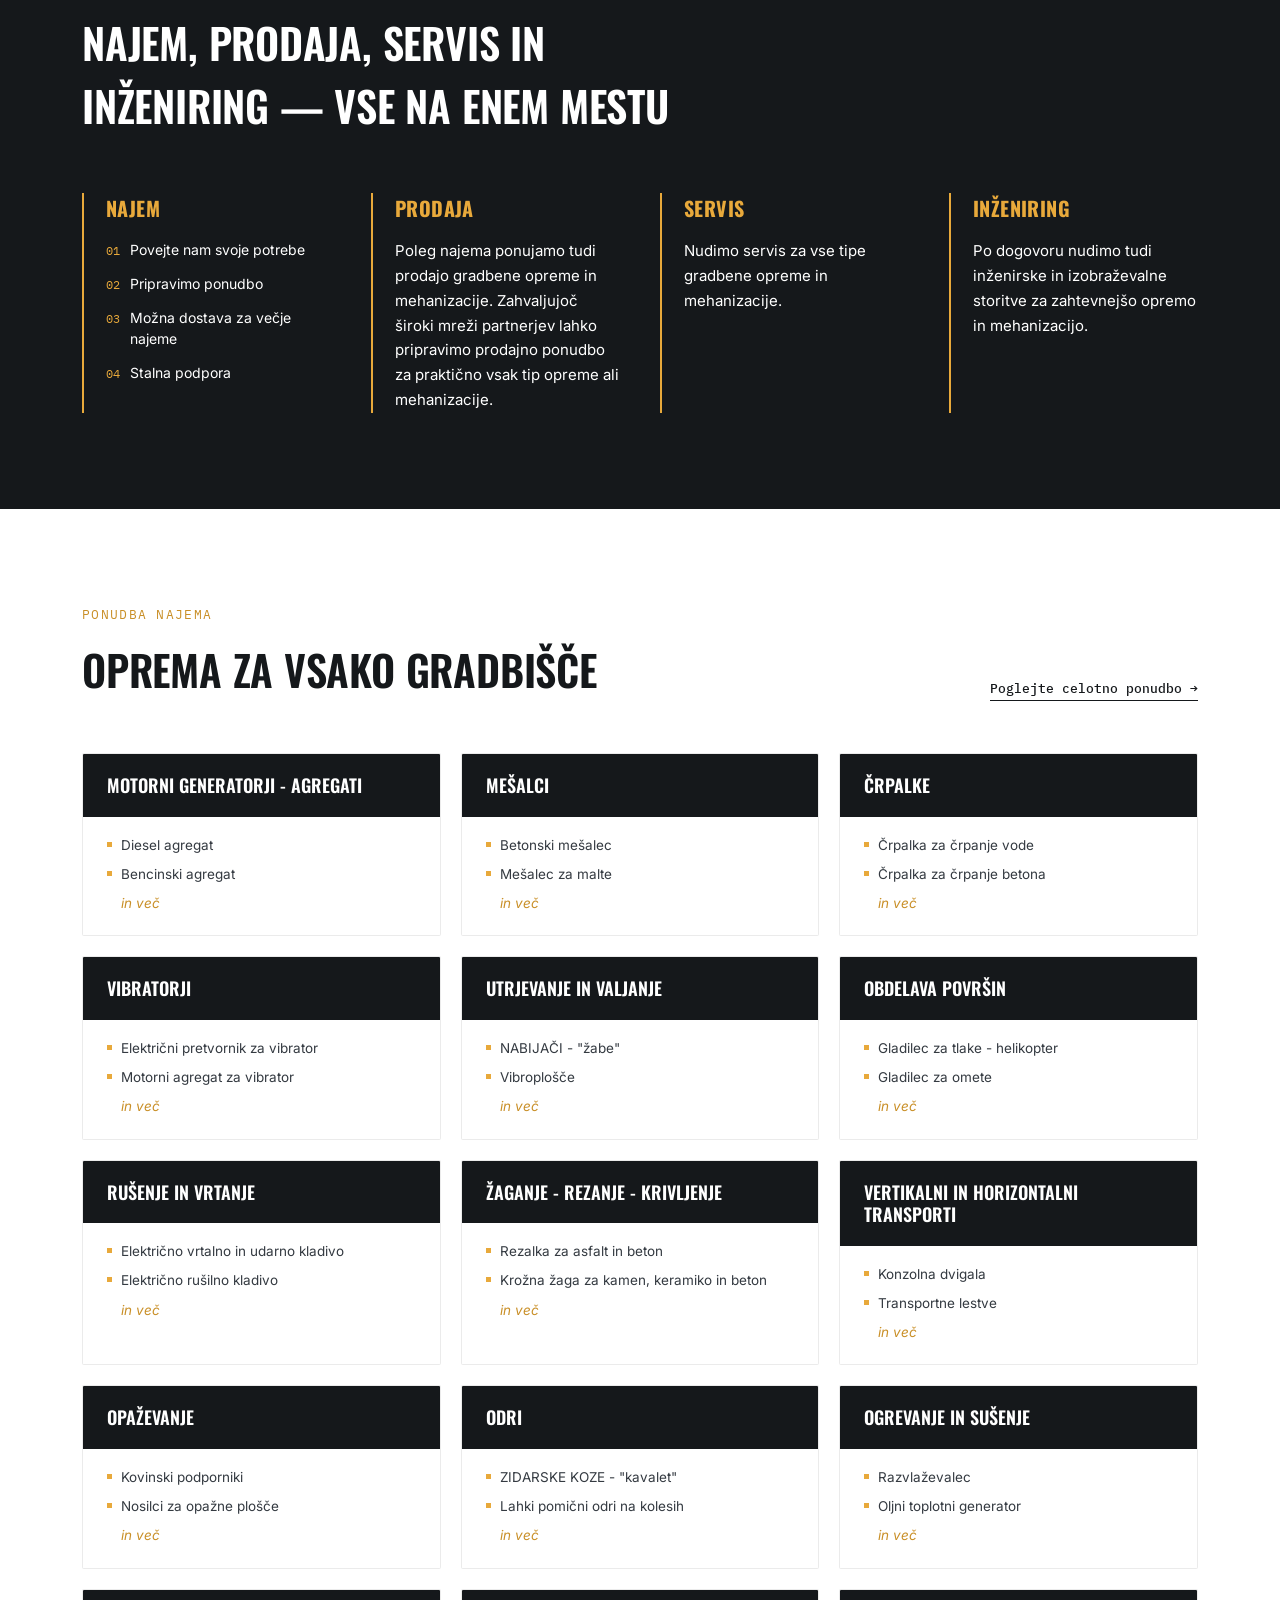
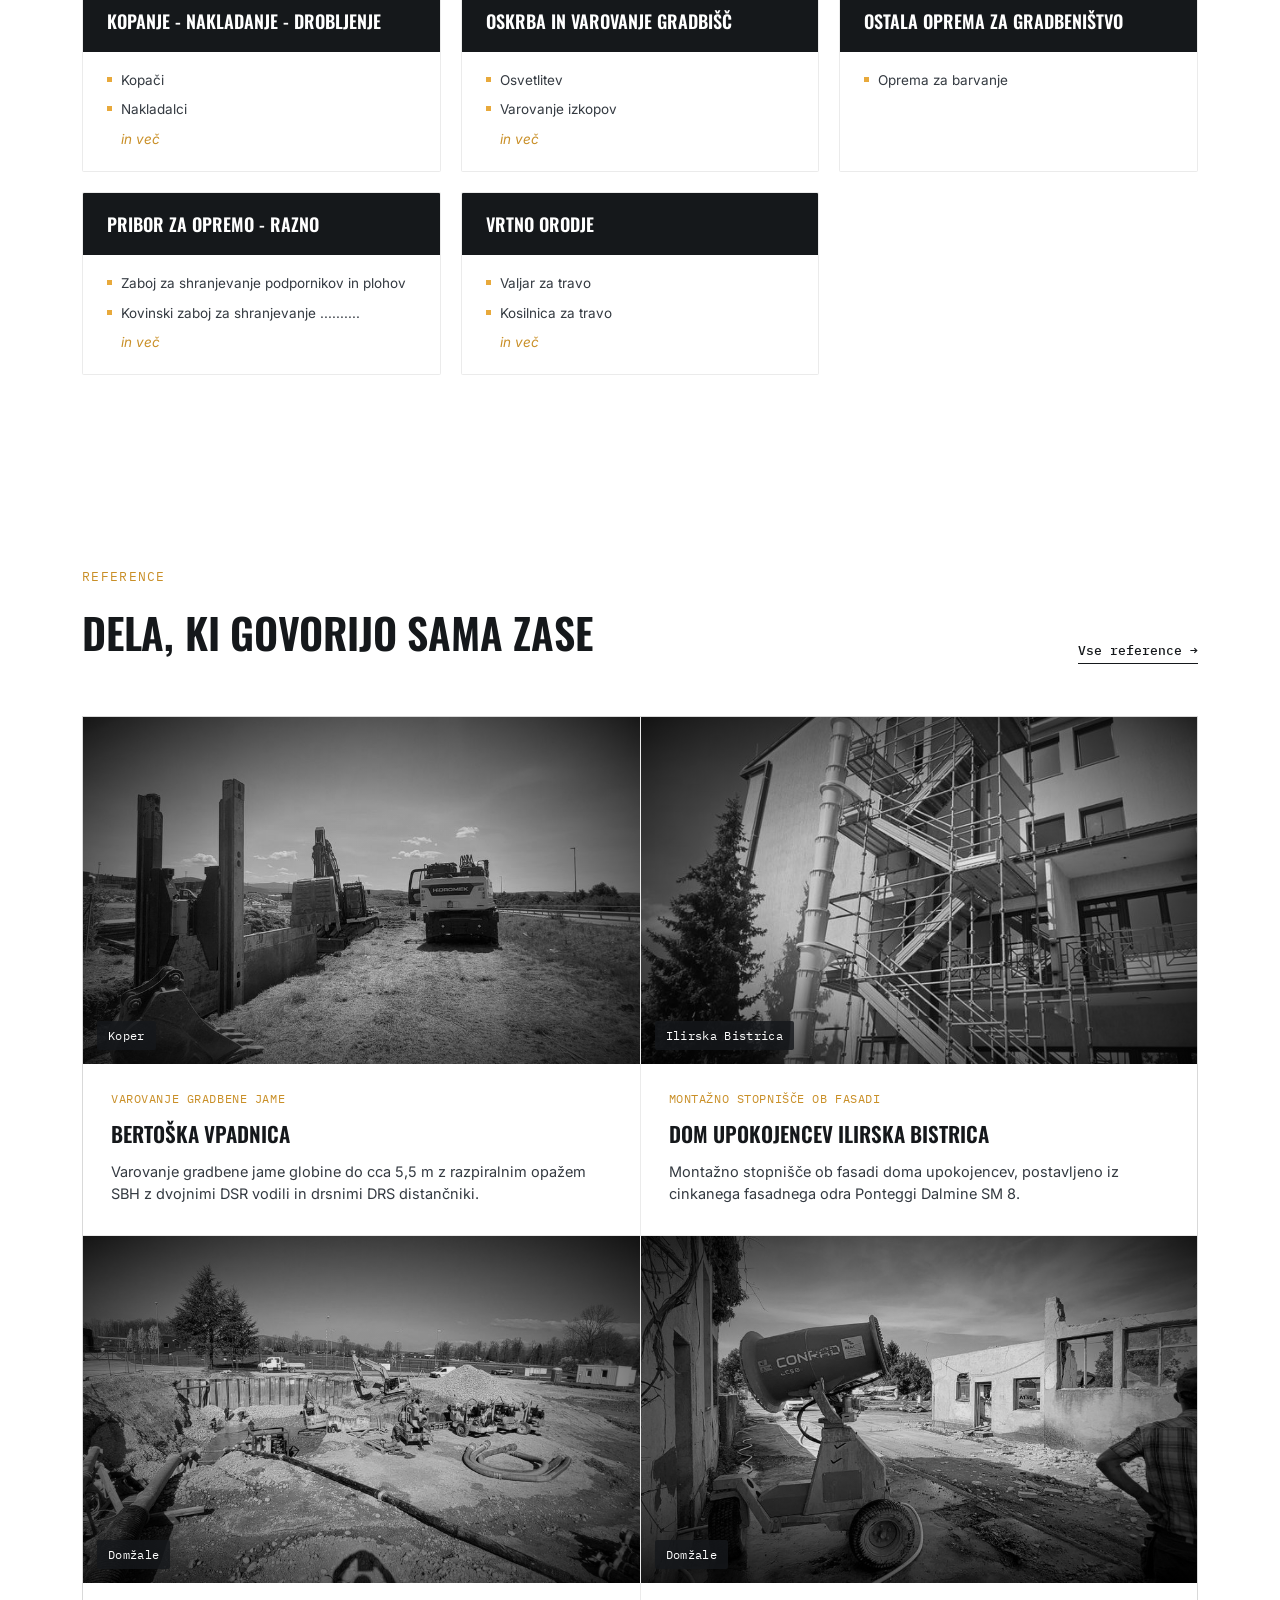
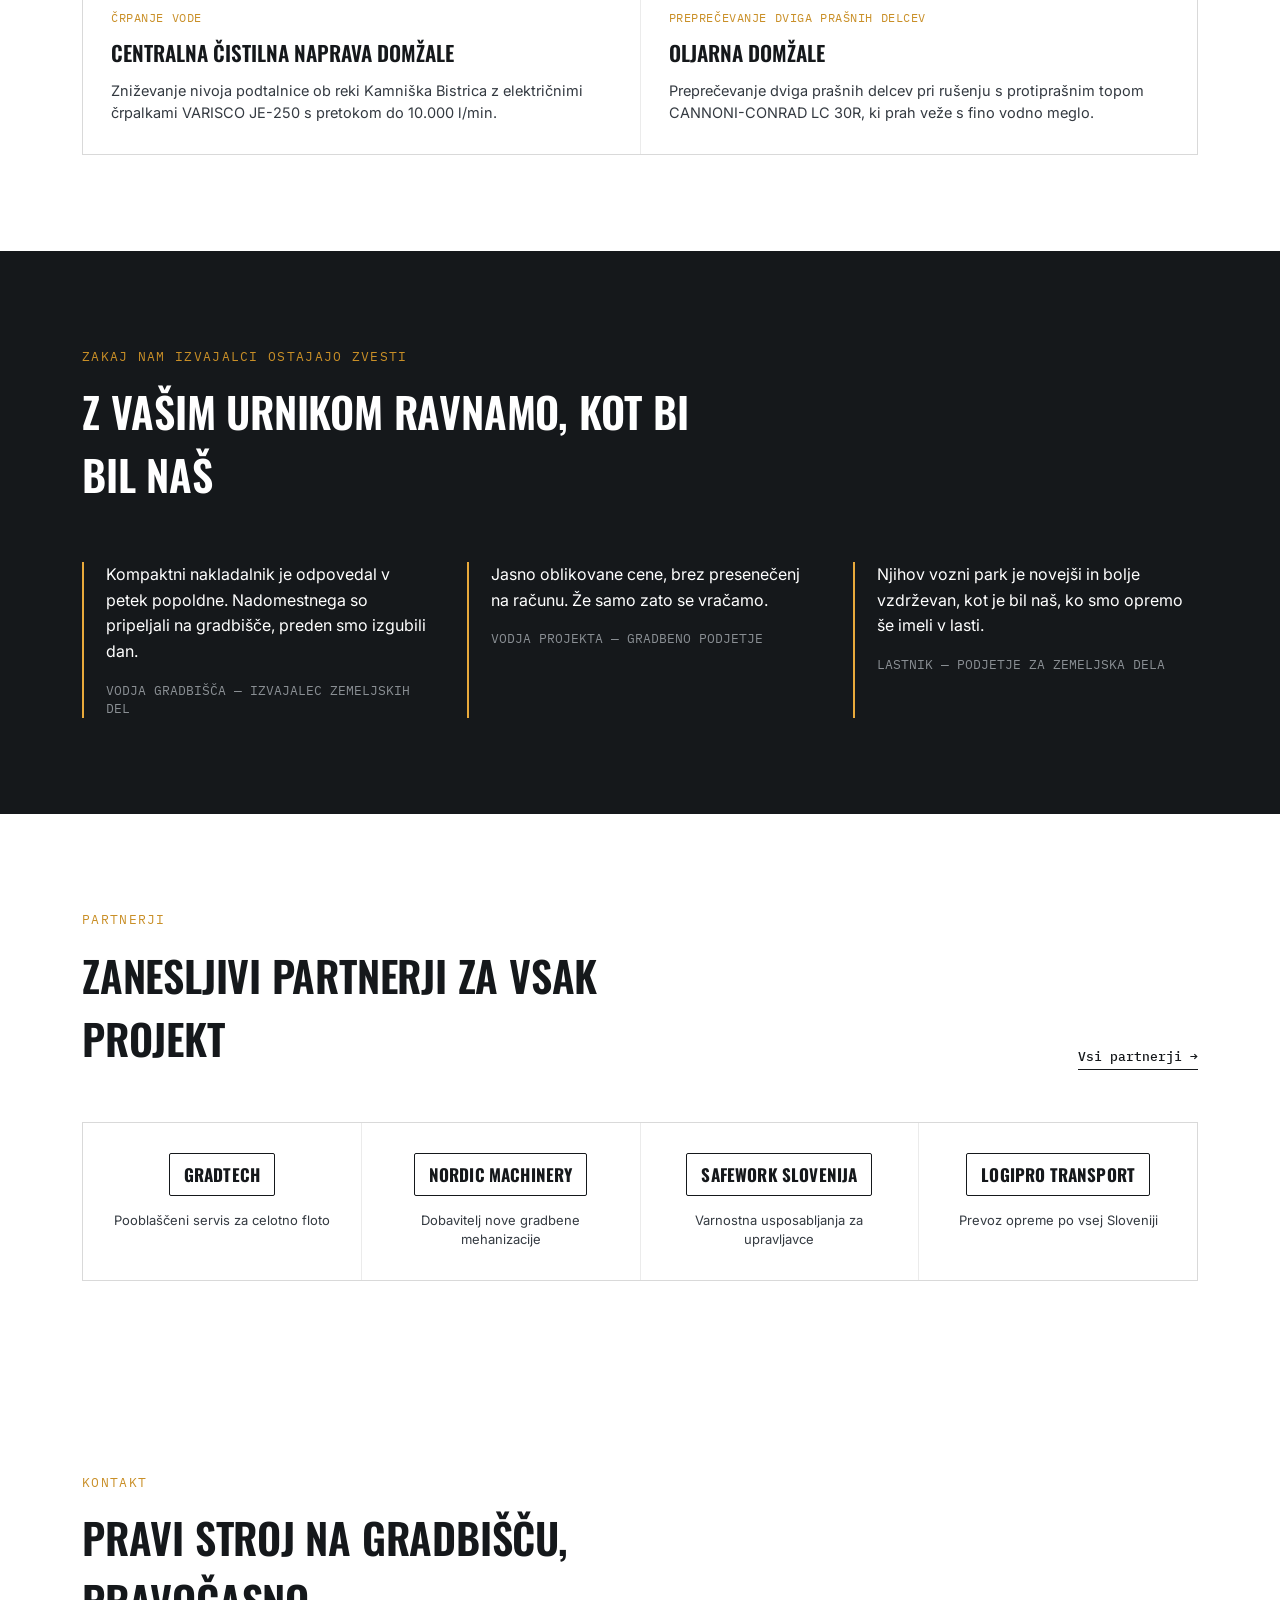
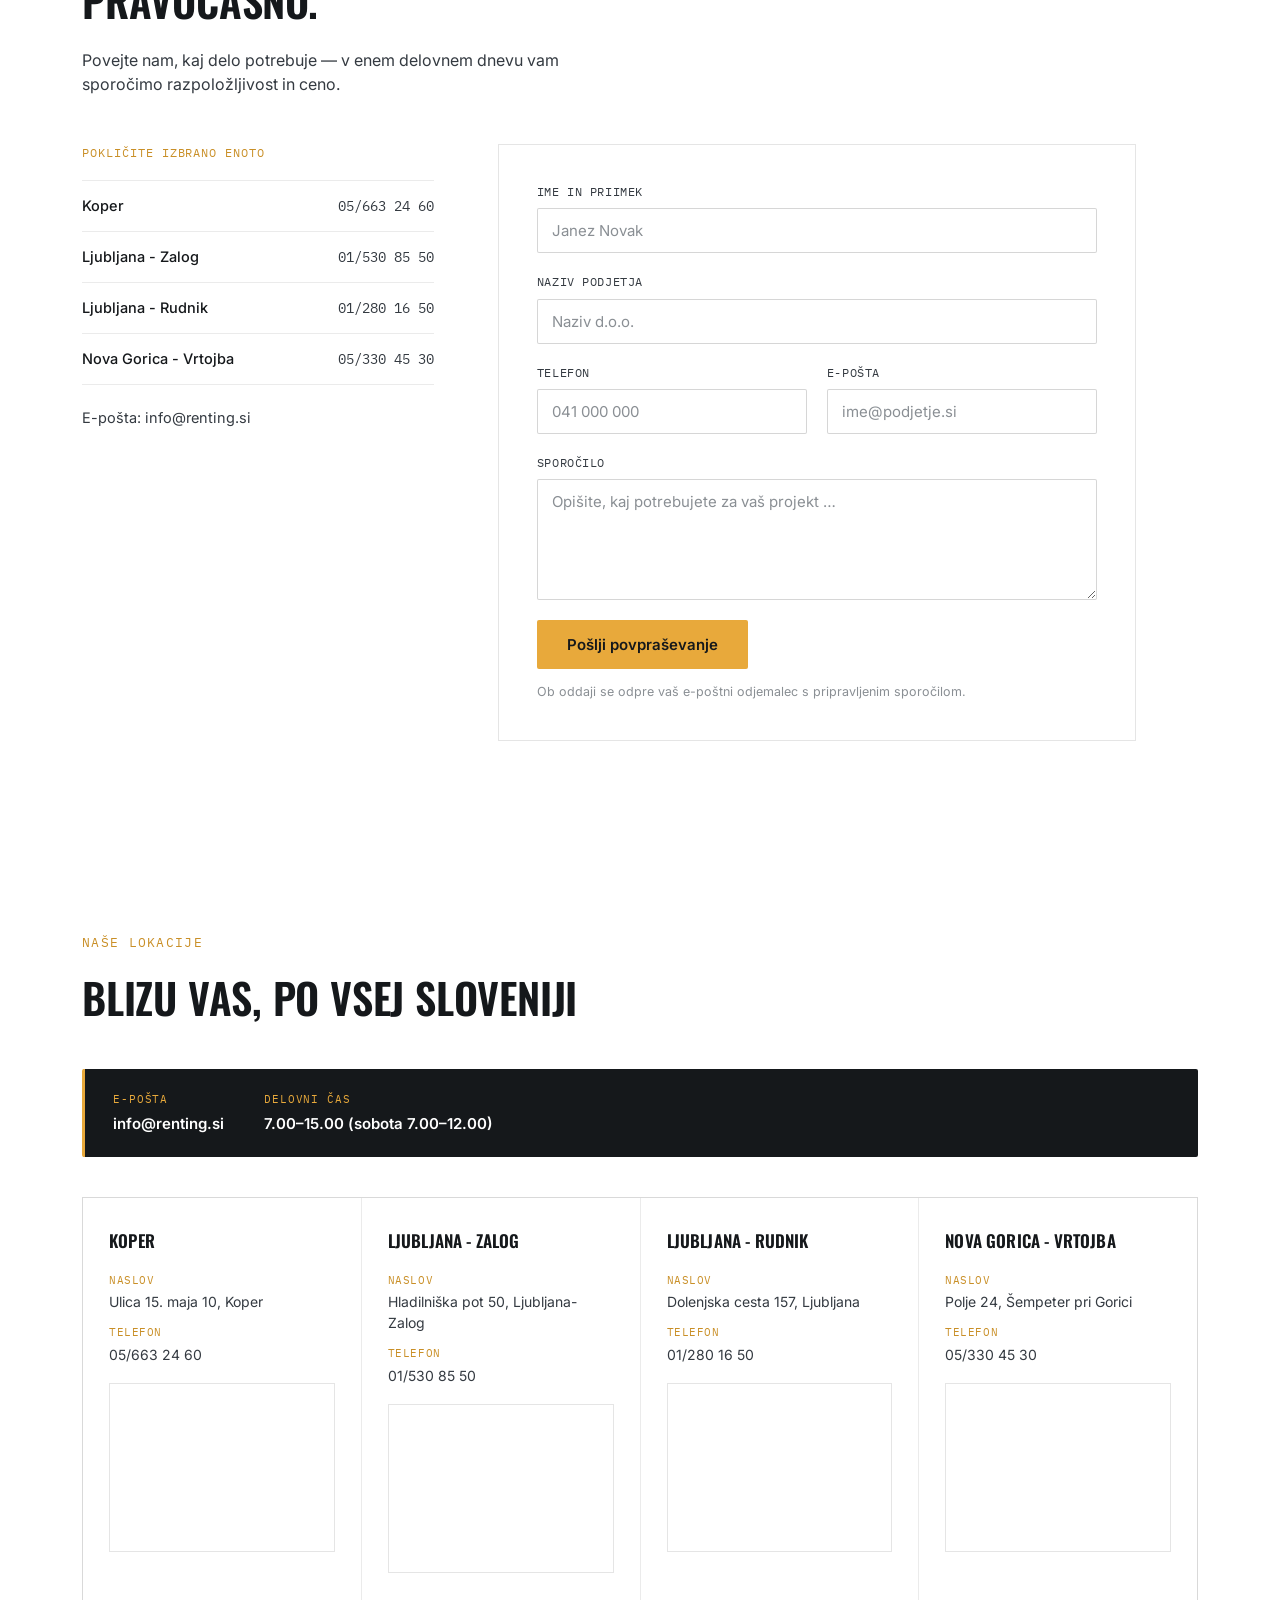
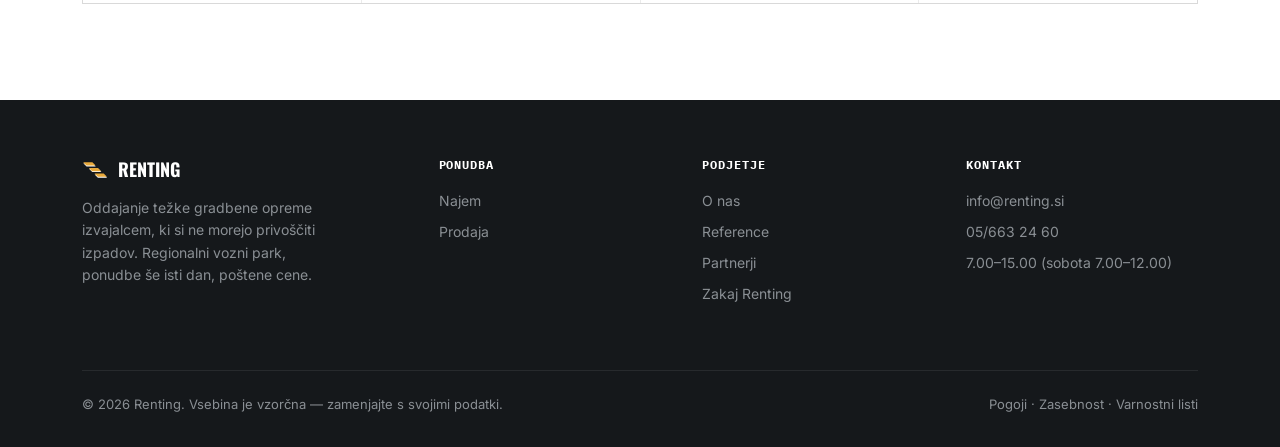
==== commit 72b713cc: "Match footer working hours to the top contact band Co-Authored-By: Claude Opus 5.5 <noreply@anthropi" ====
--- a/index.html
+++ b/index.html
@@ -462,7 +462,7 @@
         <ul>
           <li><a href="mailto:info@renting.si">info@renting.si</a></li>
           <li><a href="tel:+38656632460">05/663 24 60</a></li>
-          <li data-i18n="footer.hours">Pon–Sob, 6.00–18.00</li>
+          <li data-i18n="footer.hours">7.00–15.00 (sobota 7.00–12.00)</li>
         </ul>
       </div>
     </div>
@@ -586,7 +586,7 @@
       "footer.col1": "Ponudba",
       "footer.col2": "Podjetje",
       "footer.col3": "Kontakt",
-      "footer.hours": "Pon–Sob, 6.00–18.00",
+      "footer.hours": "7.00–15.00 (sobota 7.00–12.00)",
       "footer.copyright": "© 2026 Renting. Vsebina je vzorčna — zamenjajte s svojimi podatki.",
       "footer.legal": "Pogoji · Zasebnost · Varnostni listi"
     },
@@ -701,7 +701,7 @@
       "footer.col1": "Offer",
       "footer.col2": "Company",
       "footer.col3": "Contact",
-      "footer.hours": "Mon–Sat, 6.00–18.00",
+      "footer.hours": "7.00–15.00 (Saturdays 7.00–12.00)",
       "footer.copyright": "© 2026 Renting. Placeholder content — replace with your details.",
       "footer.legal": "Terms · Privacy · Safety Data Sheets"
     }
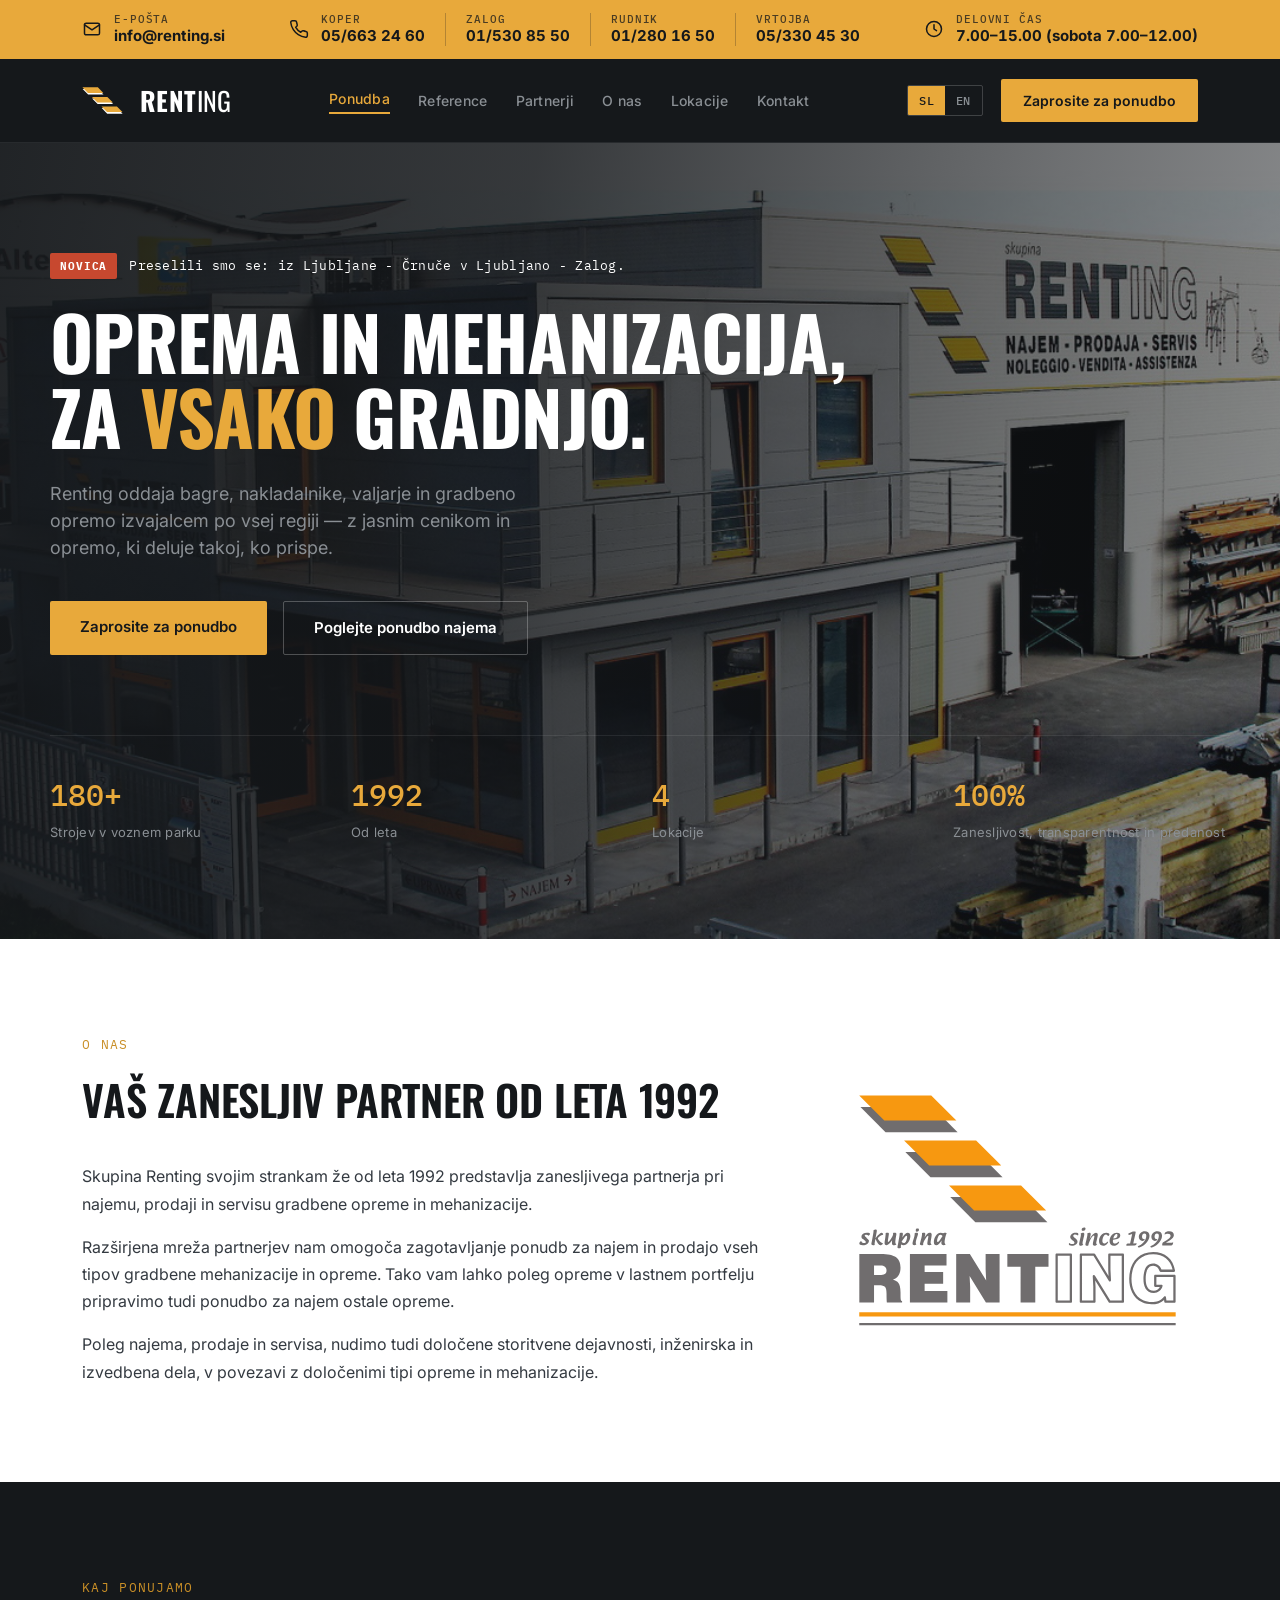
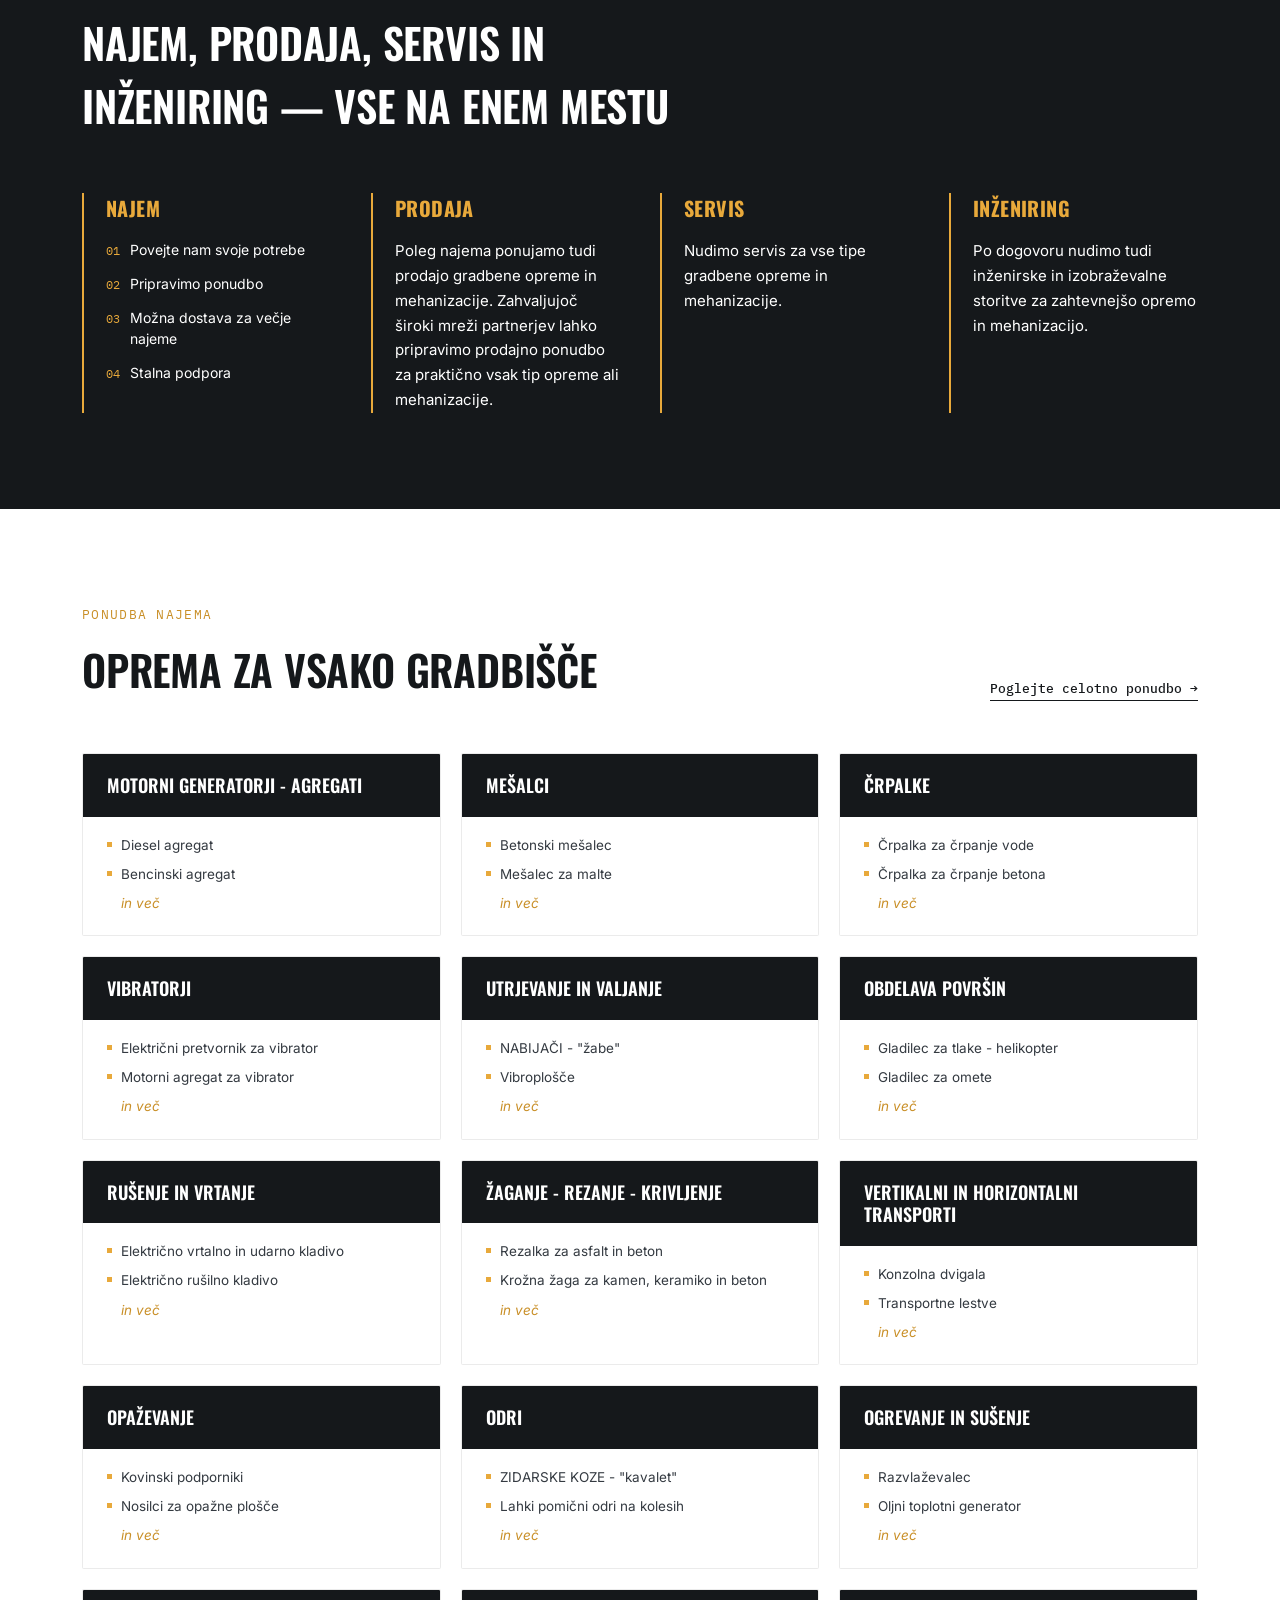
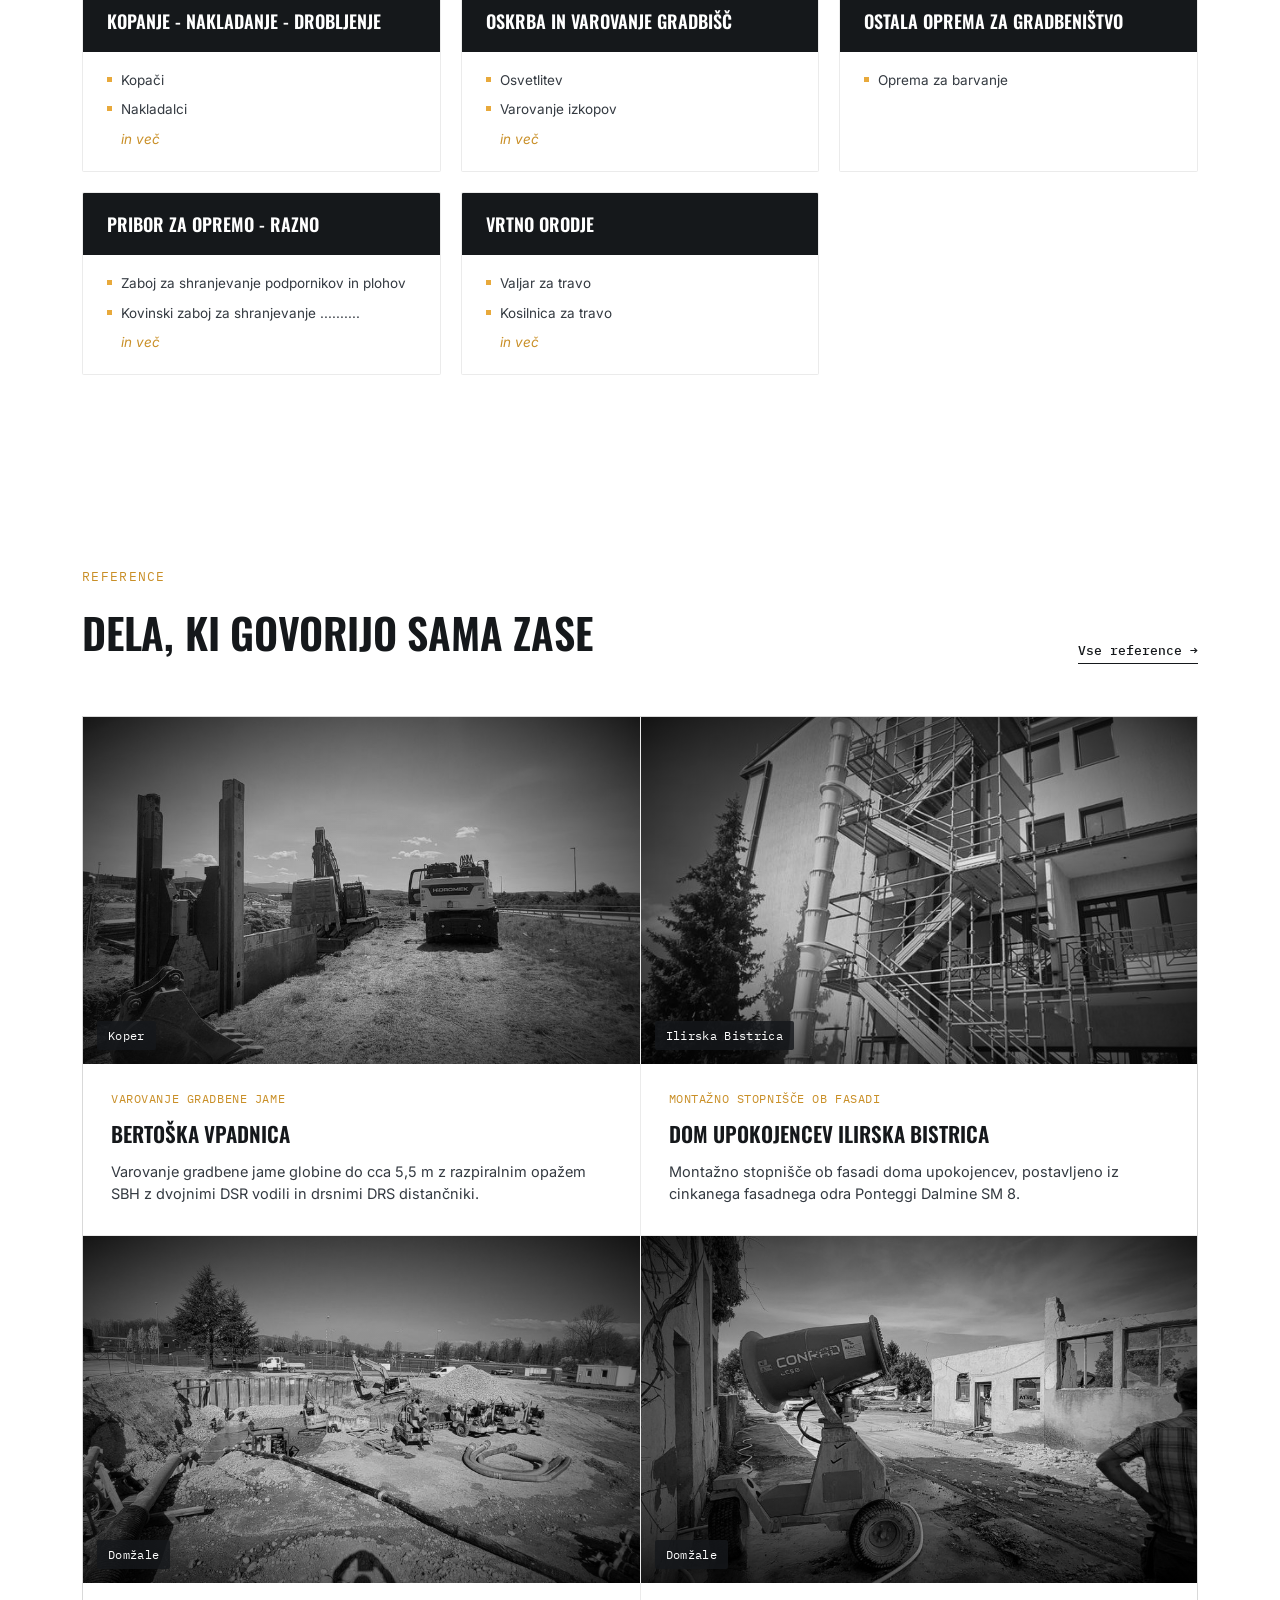
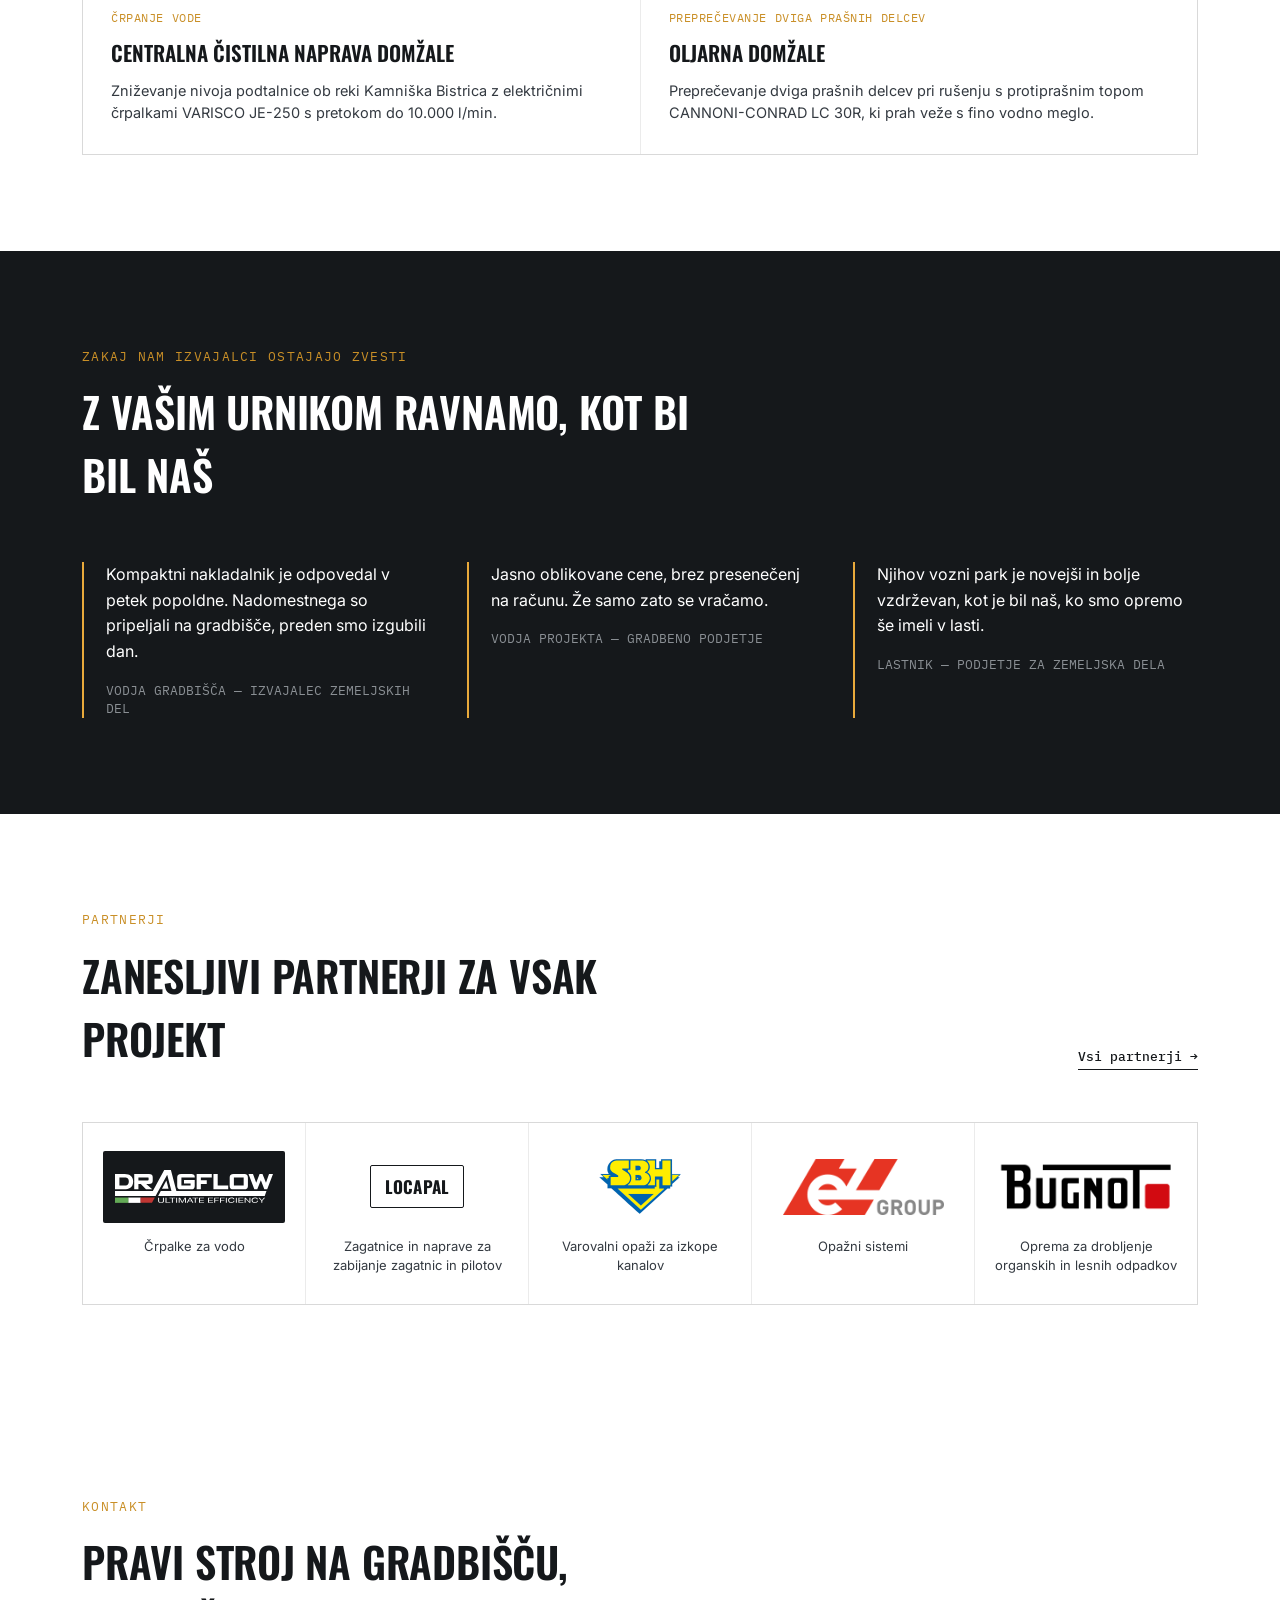
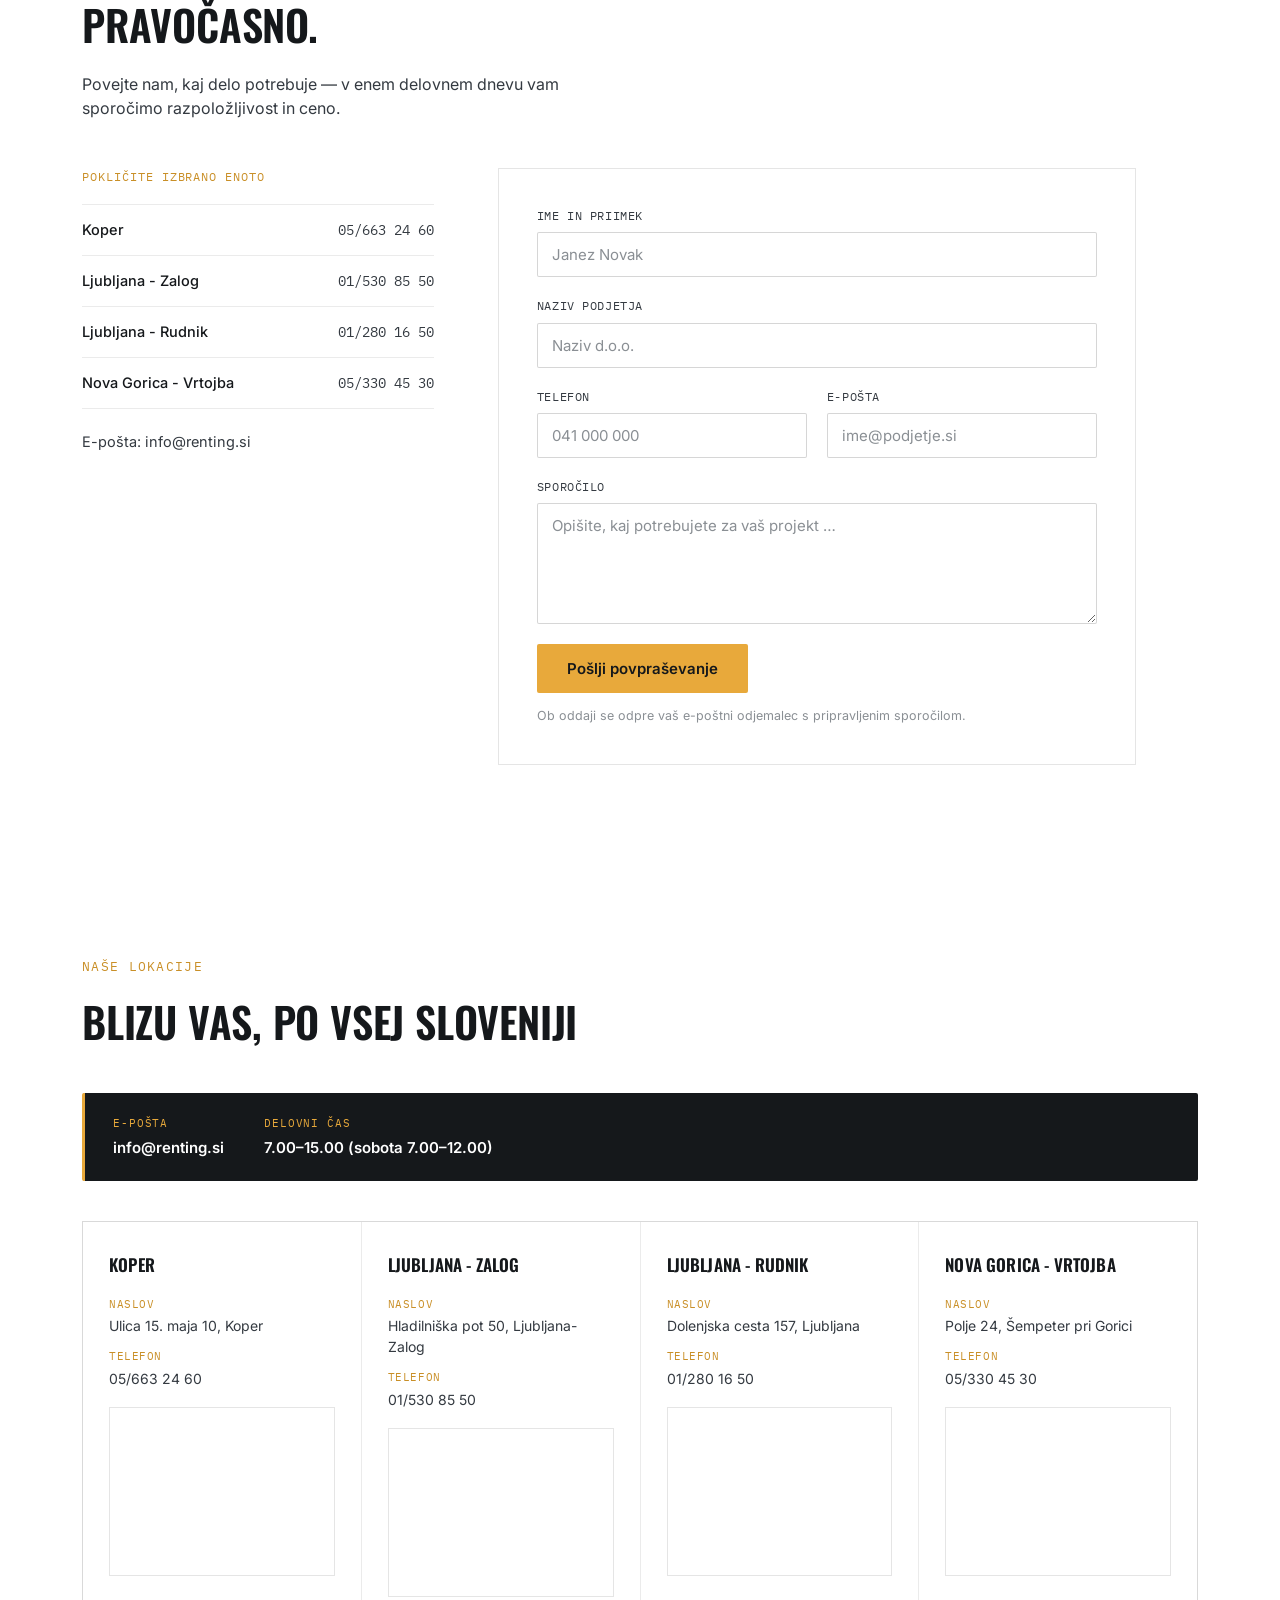
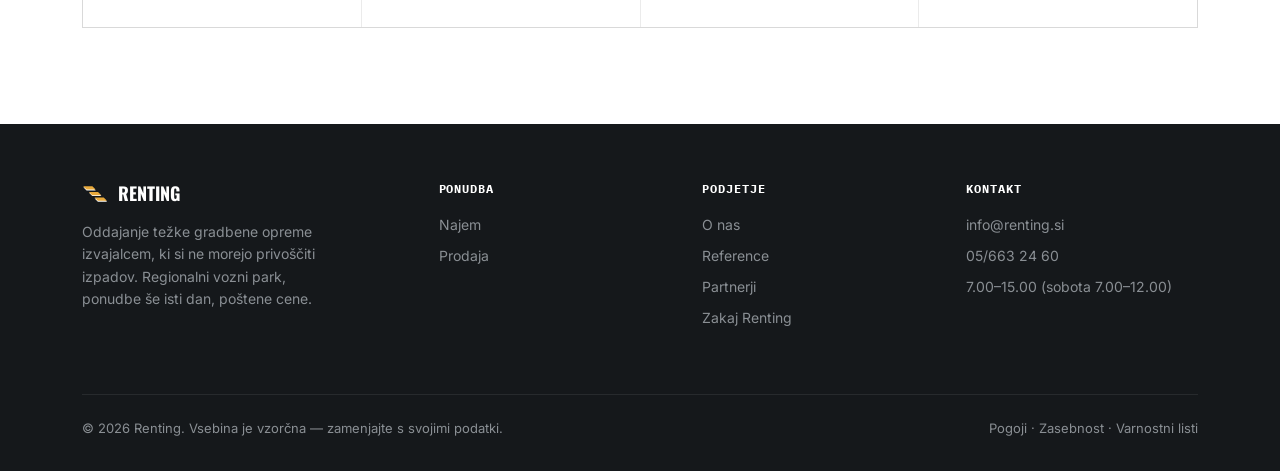
==== commit b5a32568: "Replace placeholder partners with Renting's actual partners DRAGFLOW (water pumps), LOCAPAL (sheet p" ====
--- a/index.html
+++ b/index.html
@@ -275,21 +275,25 @@
     </div>
 
     <div class="partner-strip">
-      <a class="partner-tile" href="partners.html#partner-1">
-        <div class="partner-logo"><span class="partner-logo-mark">GRADTECH</span></div>
-        <p class="partner-tile-desc" data-i18n="partner.1.short">Pooblaščeni servis za celotno floto</p>
-      </a>
-      <a class="partner-tile" href="partners.html#partner-2">
-        <div class="partner-logo"><span class="partner-logo-mark">NORDIC MACHINERY</span></div>
-        <p class="partner-tile-desc" data-i18n="partner.2.short">Dobavitelj nove gradbene mehanizacije</p>
-      </a>
-      <a class="partner-tile" href="partners.html#partner-3">
-        <div class="partner-logo"><span class="partner-logo-mark">SAFEWORK SLOVENIJA</span></div>
-        <p class="partner-tile-desc" data-i18n="partner.3.short">Varnostna usposabljanja za upravljavce</p>
-      </a>
-      <a class="partner-tile" href="partners.html#partner-4">
-        <div class="partner-logo"><span class="partner-logo-mark">LOGIPRO TRANSPORT</span></div>
-        <p class="partner-tile-desc" data-i18n="partner.4.short">Prevoz opreme po vsej Sloveniji</p>
+      <a class="partner-tile" href="partners.html#partner-dragflow">
+        <div class="partner-logo is-dark"><img src="images/partners/dragflow.svg" alt="DRAGFLOW S.r.l." loading="lazy"></div>
+        <p class="partner-tile-desc" data-i18n="partner.dragflow.tag">Črpalke za vodo</p>
+      </a>
+      <a class="partner-tile" href="partners.html#partner-locapal">
+        <div class="partner-logo"><span class="partner-logo-mark">LOCAPAL</span></div>
+        <p class="partner-tile-desc" data-i18n="partner.locapal.tag">Zagatnice in naprave za zabijanje zagatnic in pilotov</p>
+      </a>
+      <a class="partner-tile" href="partners.html#partner-sbh">
+        <div class="partner-logo"><img src="images/partners/sbh.svg" alt="SBH Tiefbautechnik GmbH" loading="lazy"></div>
+        <p class="partner-tile-desc" data-i18n="partner.sbh.tag">Varovalni opaži za izkope kanalov</p>
+      </a>
+      <a class="partner-tile" href="partners.html#partner-ez-group">
+        <div class="partner-logo"><img src="images/partners/ez-group.png" alt="EZ GROUP – Zuliani Elvio S.r.l." loading="lazy"></div>
+        <p class="partner-tile-desc" data-i18n="partner.ez-group.tag">Opažni sistemi</p>
+      </a>
+      <a class="partner-tile" href="partners.html#partner-bugnot">
+        <div class="partner-logo"><img src="images/partners/bugnot.png" alt="Bugnot" loading="lazy"></div>
+        <p class="partner-tile-desc" data-i18n="partner.bugnot.tag">Oprema za drobljenje organskih in lesnih odpadkov</p>
       </a>
     </div>
   </div>
@@ -555,10 +559,11 @@
       "partners.eyebrow": "Partnerji",
       "partners.title": "Zanesljivi partnerji za vsak projekt",
       "partners.more": "Vsi partnerji →",
-      "partner.1.short": "Pooblaščeni servis za celotno floto",
-      "partner.2.short": "Dobavitelj nove gradbene mehanizacije",
-      "partner.3.short": "Varnostna usposabljanja za upravljavce",
-      "partner.4.short": "Prevoz opreme po vsej Sloveniji",
+      "partner.dragflow.tag": "Črpalke za vodo",
+      "partner.locapal.tag": "Zagatnice in naprave za zabijanje zagatnic in pilotov",
+      "partner.sbh.tag": "Varovalni opaži za izkope kanalov",
+      "partner.ez-group.tag": "Opažni sistemi",
+      "partner.bugnot.tag": "Oprema za drobljenje organskih in lesnih odpadkov",
       "cta.title": "Pravi stroj <span>na gradbišču</span>, pravočasno.",
       "cta.desc": "Povejte nam, kaj delo potrebuje — v enem delovnem dnevu vam sporočimo razpoložljivost in ceno.",
       "contact.eyebrow": "Kontakt",
@@ -670,10 +675,11 @@
       "partners.eyebrow": "Partners",
       "partners.title": "Reliable partners for every project",
       "partners.more": "All partners →",
-      "partner.1.short": "Authorized service for our entire fleet",
-      "partner.2.short": "Supplier of new construction machinery",
-      "partner.3.short": "Safety training for equipment operators",
-      "partner.4.short": "Equipment transport across Slovenia",
+      "partner.dragflow.tag": "Water pumps",
+      "partner.locapal.tag": "Sheet piles and sheet pile and pile driving equipment",
+      "partner.sbh.tag": "Trench shoring systems",
+      "partner.ez-group.tag": "Formwork systems",
+      "partner.bugnot.tag": "Shredders for organic and wood waste",
       "cta.title": "Get the right machine <span>on-site</span>, on time.",
       "cta.desc": "Tell us what the job needs — we'll get back to you with availability and pricing within one business day.",
       "contact.eyebrow": "Contact",
--- a/css/style.css
+++ b/css/style.css
@@ -1196,25 +1196,31 @@
 .partner-strip{
   margin-top:48px;
   display:grid;
-  grid-template-columns:repeat(4,1fr);
+  grid-template-columns:repeat(5,1fr);
   gap:1px;
   background:rgba(0,0,0,0.08);
   border:1px solid rgba(0,0,0,0.08);
 }
 .partner-tile{
   background:var(--paper-100);
-  padding:30px 24px;
+  padding:28px 20px;
   text-align:center;
   transition:background 0.2s ease;
 }
 .partner-tile:hover{background:#f4f4f4;}
 .partner-logo{
-  height:44px;
+  height:72px;
   display:flex;
   align-items:center;
   justify-content:center;
   margin:0 auto;
-}
+  border-radius:2px;
+}
+/* Logos made for dark backgrounds (e.g. white lettering) sit on a dark plate. */
+.partner-logo.is-dark,
+.partner-card-logo.is-dark{background:var(--steel-900);padding:0 12px;}
+.partner-logo img{max-height:56px;max-width:min(100%,180px);object-fit:contain;}
+.partner-logo.is-dark img{max-height:44px;}
 .partner-logo-mark{
   font-family:var(--font-display);
   font-weight:700;
@@ -1235,41 +1241,62 @@
 .partner-grid{
   margin-top:52px;
   display:grid;
-  grid-template-columns:repeat(2,1fr);
   gap:1px;
   background:rgba(0,0,0,0.08);
   border:1px solid rgba(0,0,0,0.08);
 }
 .partner-card{
   background:var(--paper-100);
-  padding:36px 34px;
-}
-.partner-card-head{
-  display:flex;
-  align-items:center;
-  gap:18px;
-}
-.partner-card .partner-logo-mark{font-size:16px;padding:7px 12px;}
+  padding:32px 34px;
+  display:grid;
+  grid-template-columns:220px 1fr;
+  gap:36px;
+  align-items:center;
+  scroll-margin-top:170px;
+}
+.partner-card-logo{
+  height:110px;
+  display:flex;
+  align-items:center;
+  justify-content:center;
+  border:1px solid rgba(0,0,0,0.08);
+  border-radius:2px;
+  padding:0 18px;
+}
+.partner-card-logo img{max-height:84px;max-width:100%;object-fit:contain;}
+.partner-card-logo.is-dark{border-color:var(--steel-900);}
+.partner-card-logo.is-dark img{max-height:52px;}
 .partner-card-name{
   font-family:var(--font-display);
-  font-size:20px;
-  font-weight:600;
-  text-transform:uppercase;
+  font-size:22px;
+  font-weight:600;
+  line-height:1.2;
+  text-transform:uppercase;
+}
+.partner-card-loc{
+  margin-top:4px;
+  font-family:var(--font-mono);
+  font-size:12px;
+  letter-spacing:0.04em;
+  text-transform:uppercase;
+  color:var(--concrete-500);
 }
 .partner-card-tag{
-  margin-top:2px;
-  font-family:var(--font-mono);
-  font-size:11.5px;
-  letter-spacing:0.04em;
-  text-transform:uppercase;
-  color:var(--amber-600);
-}
-.partner-card-desc{
-  margin-top:18px;
-  font-size:14.5px;
-  color:var(--steel-700);
-  line-height:1.65;
-}
+  margin-top:12px;
+  font-size:15.5px;
+  color:var(--steel-700);
+  line-height:1.55;
+}
+.partner-card-links{
+  margin-top:14px;
+  display:flex;
+  flex-wrap:wrap;
+  gap:8px 24px;
+  font-size:14px;
+  font-weight:600;
+}
+.partner-card-links a{color:var(--amber-600);}
+.partner-card-links a:hover{color:var(--steel-900);text-decoration:underline;text-underline-offset:3px;}
 
 /* ---------- CTA ---------- */
 .cta{
@@ -1587,7 +1614,7 @@
   .ref-grid{grid-template-columns:1fr;}
   .ref-grid.ref-grid-full{grid-template-columns:1fr;}
   .partner-strip{grid-template-columns:1fr 1fr;}
-  .partner-grid{grid-template-columns:1fr;}
+  .partner-tile:last-child:nth-child(odd){grid-column:1 / -1;}
   .contact-grid{grid-template-columns:1fr;gap:40px;}
   .form-row{grid-template-columns:1fr;}
   .topbar-email{display:none;}
@@ -1623,7 +1650,8 @@
   .lightbox-next{top:auto;bottom:20px;transform:none;}
   .lightbox-prev{left:calc(50% - 56px);}
   .lightbox-next{right:calc(50% - 56px);}
-  .partner-strip{grid-template-columns:1fr;}
+  .partner-card{grid-template-columns:1fr;gap:20px;padding:26px 20px;scroll-margin-top:84px;}
+  .partner-card-logo{height:96px;}
 }
 
 @media (prefers-reduced-motion: reduce){
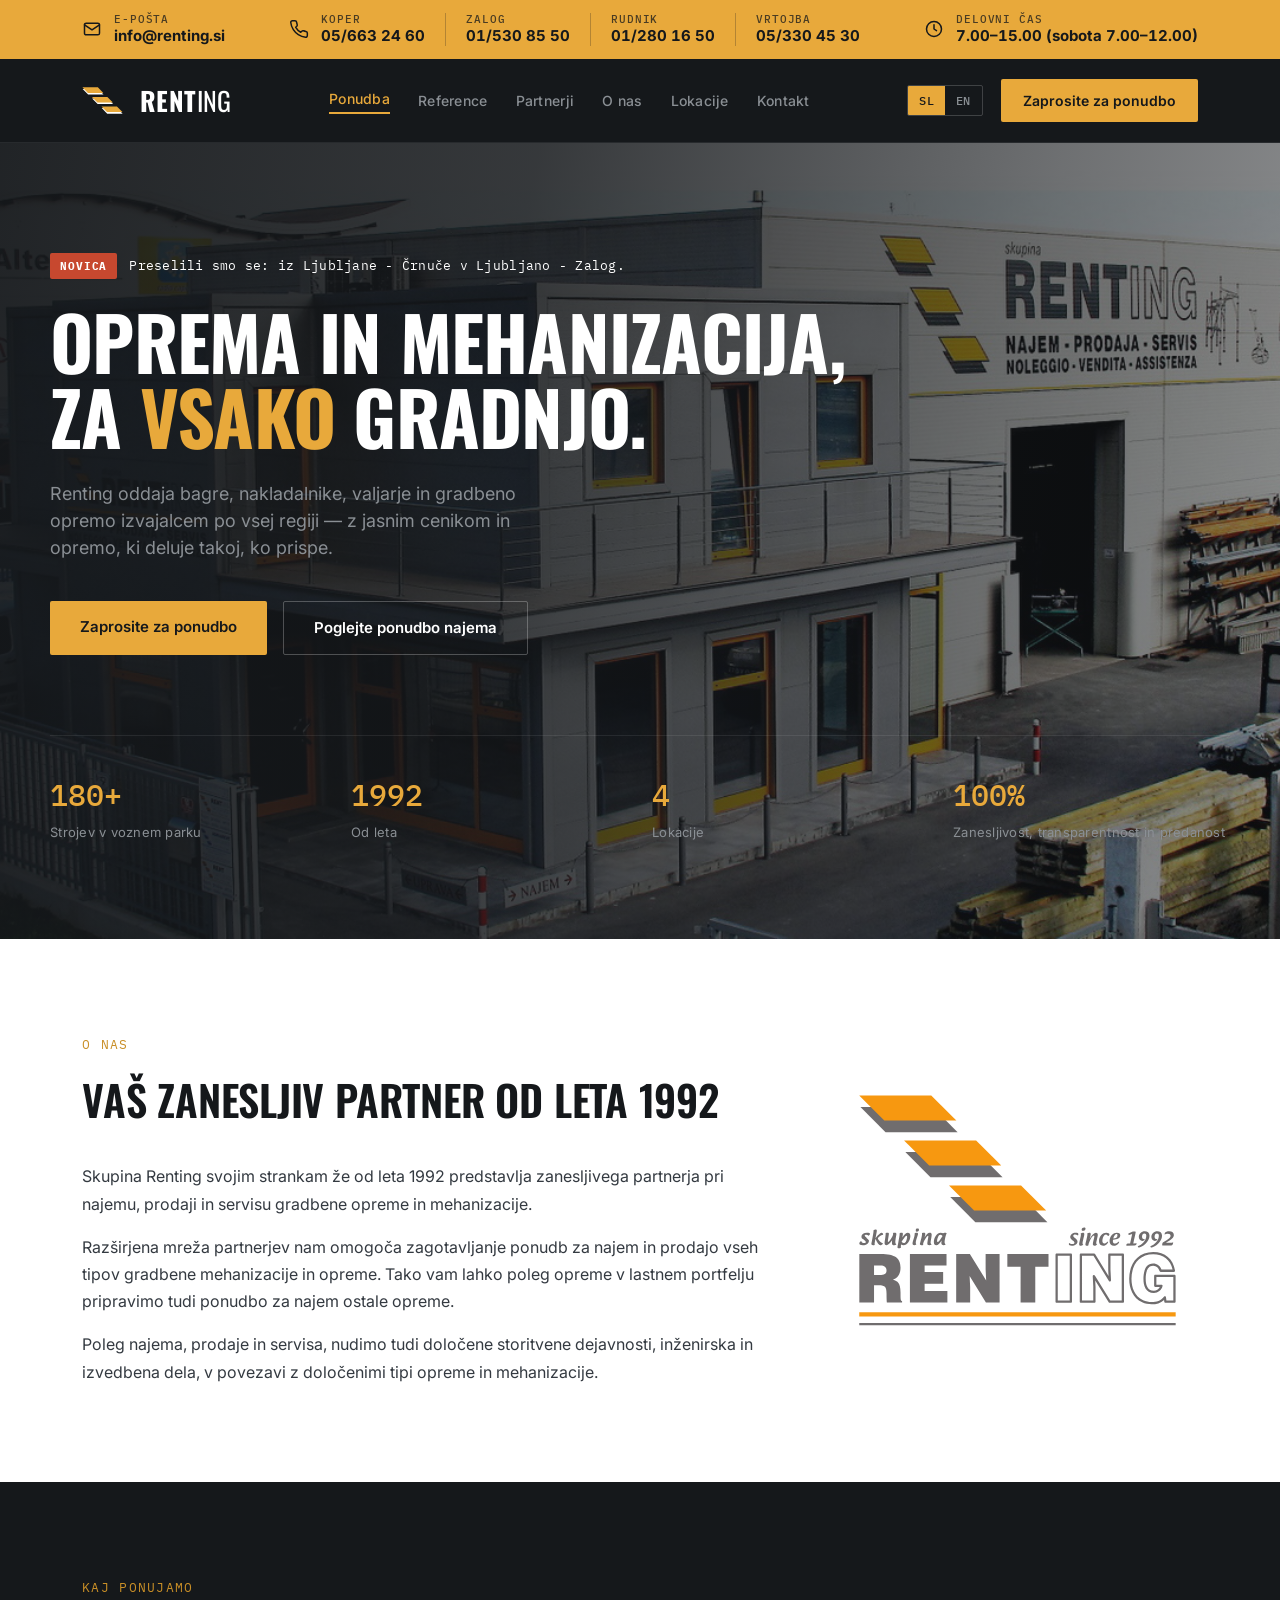
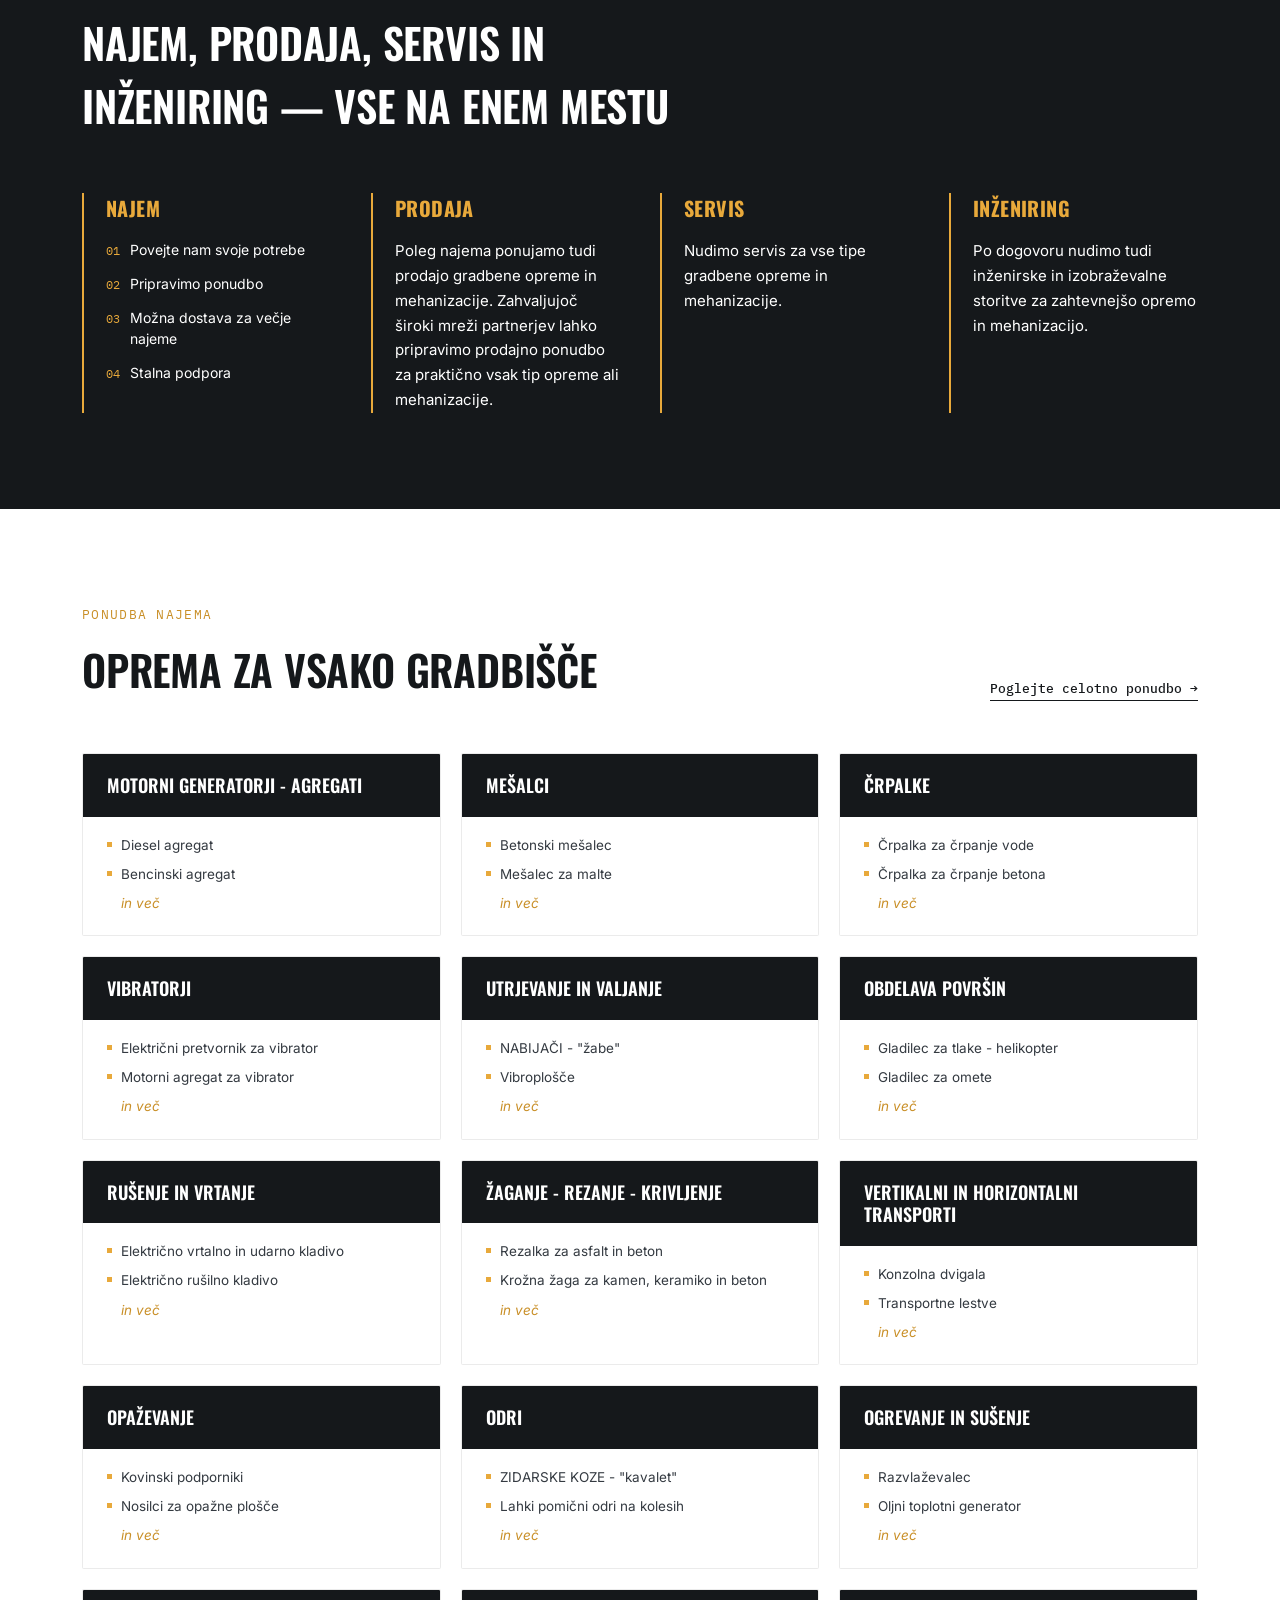
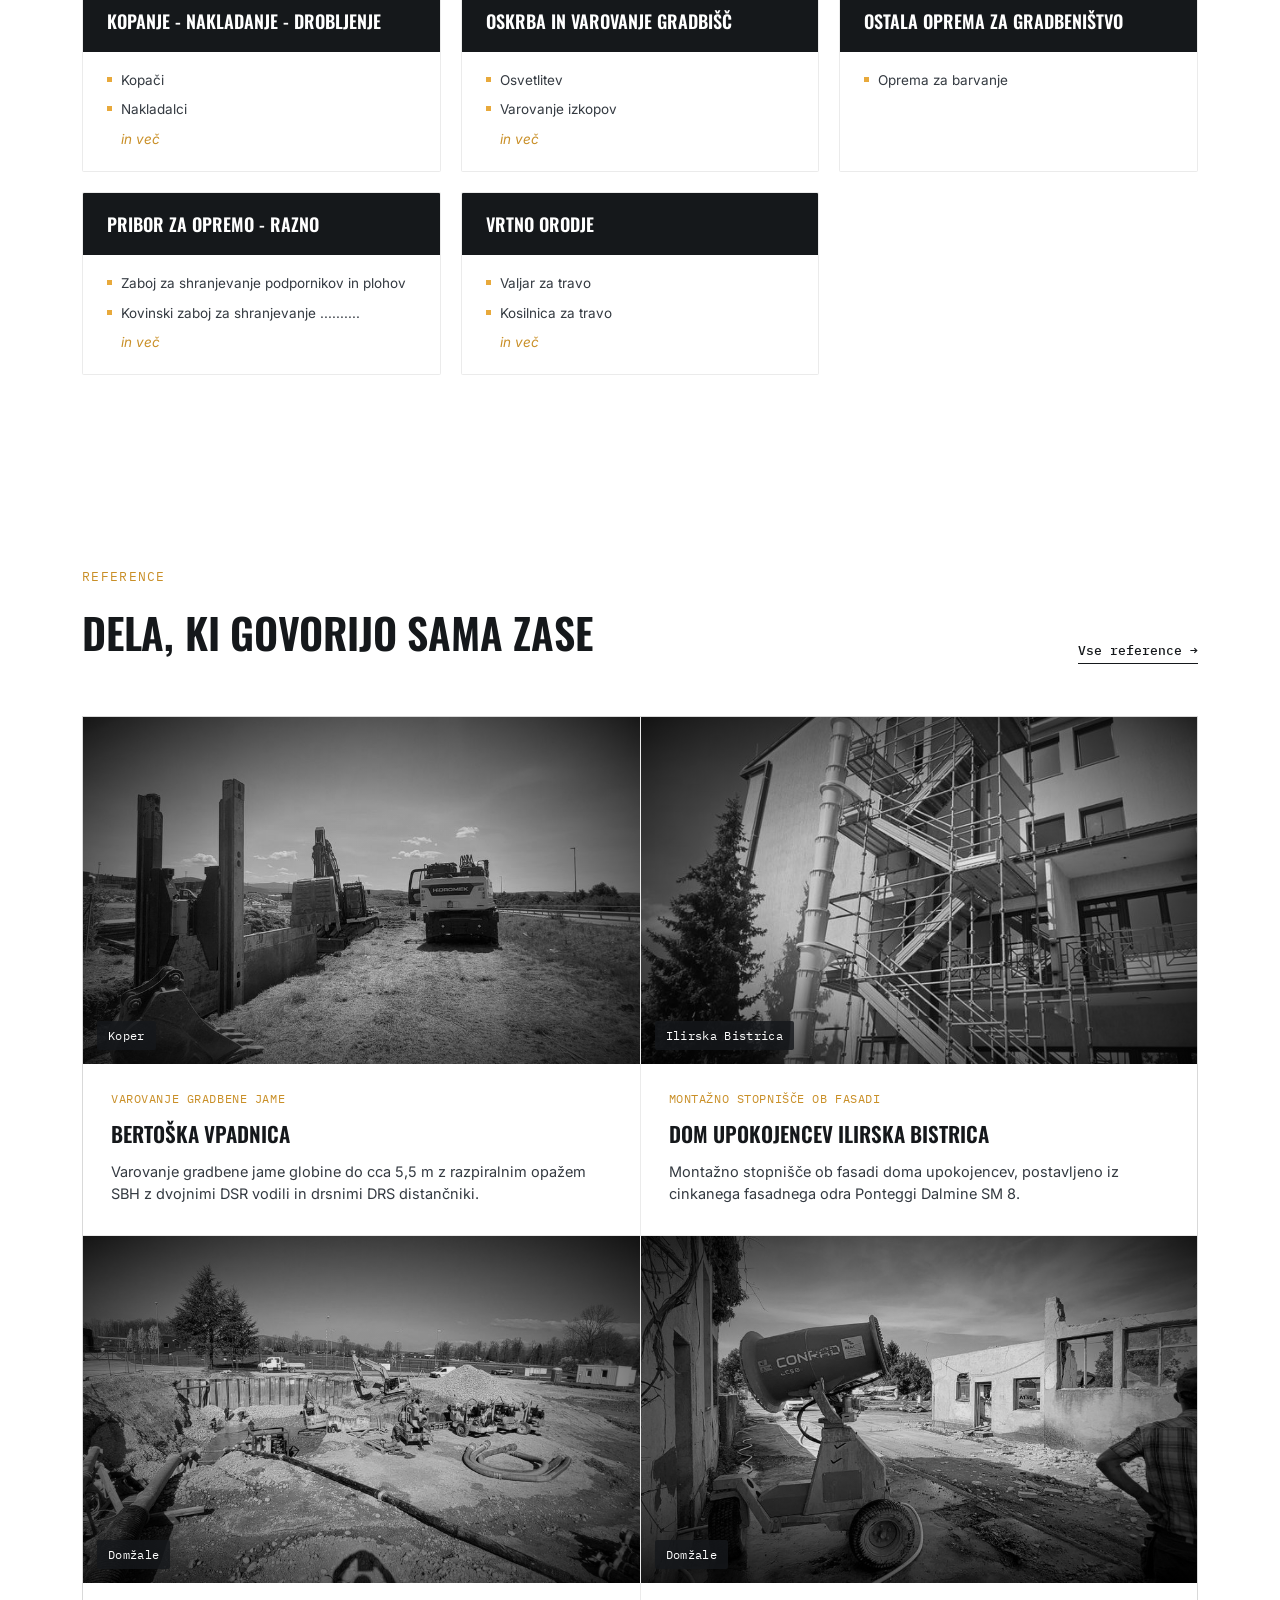
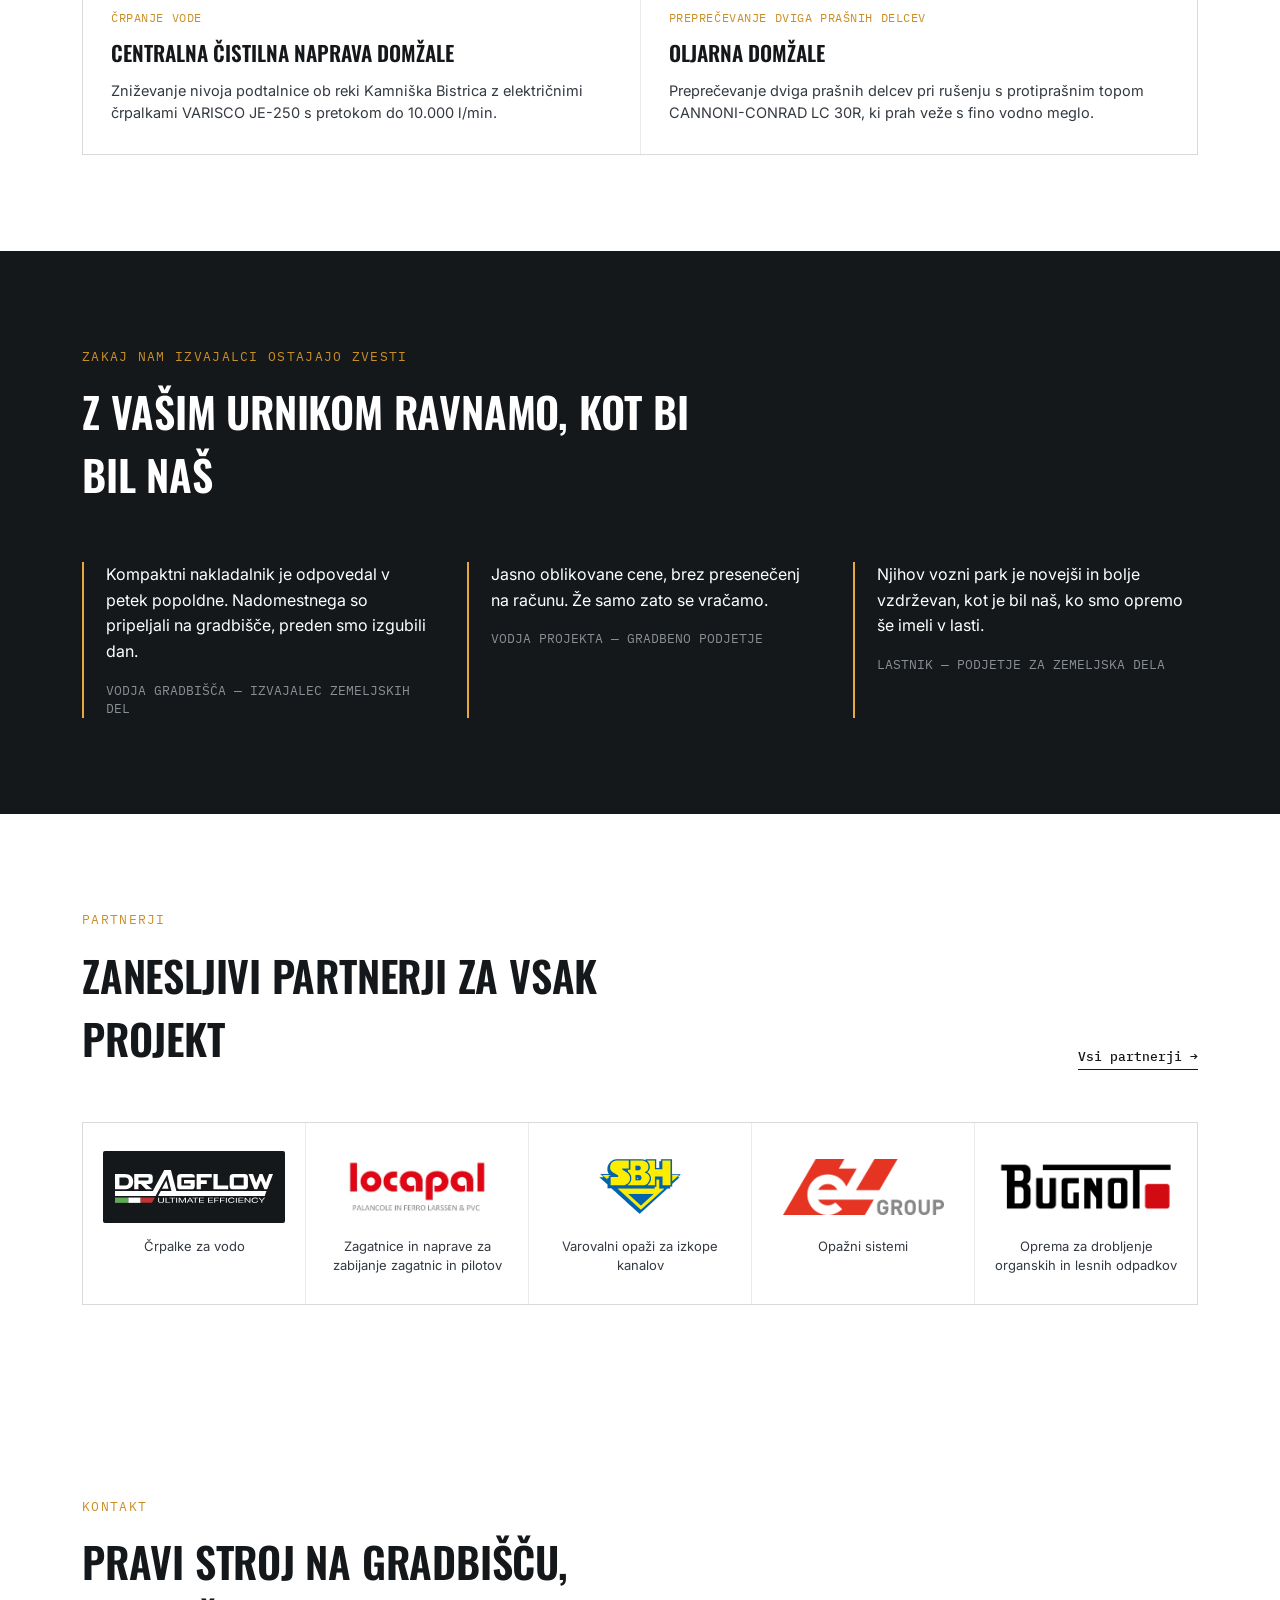
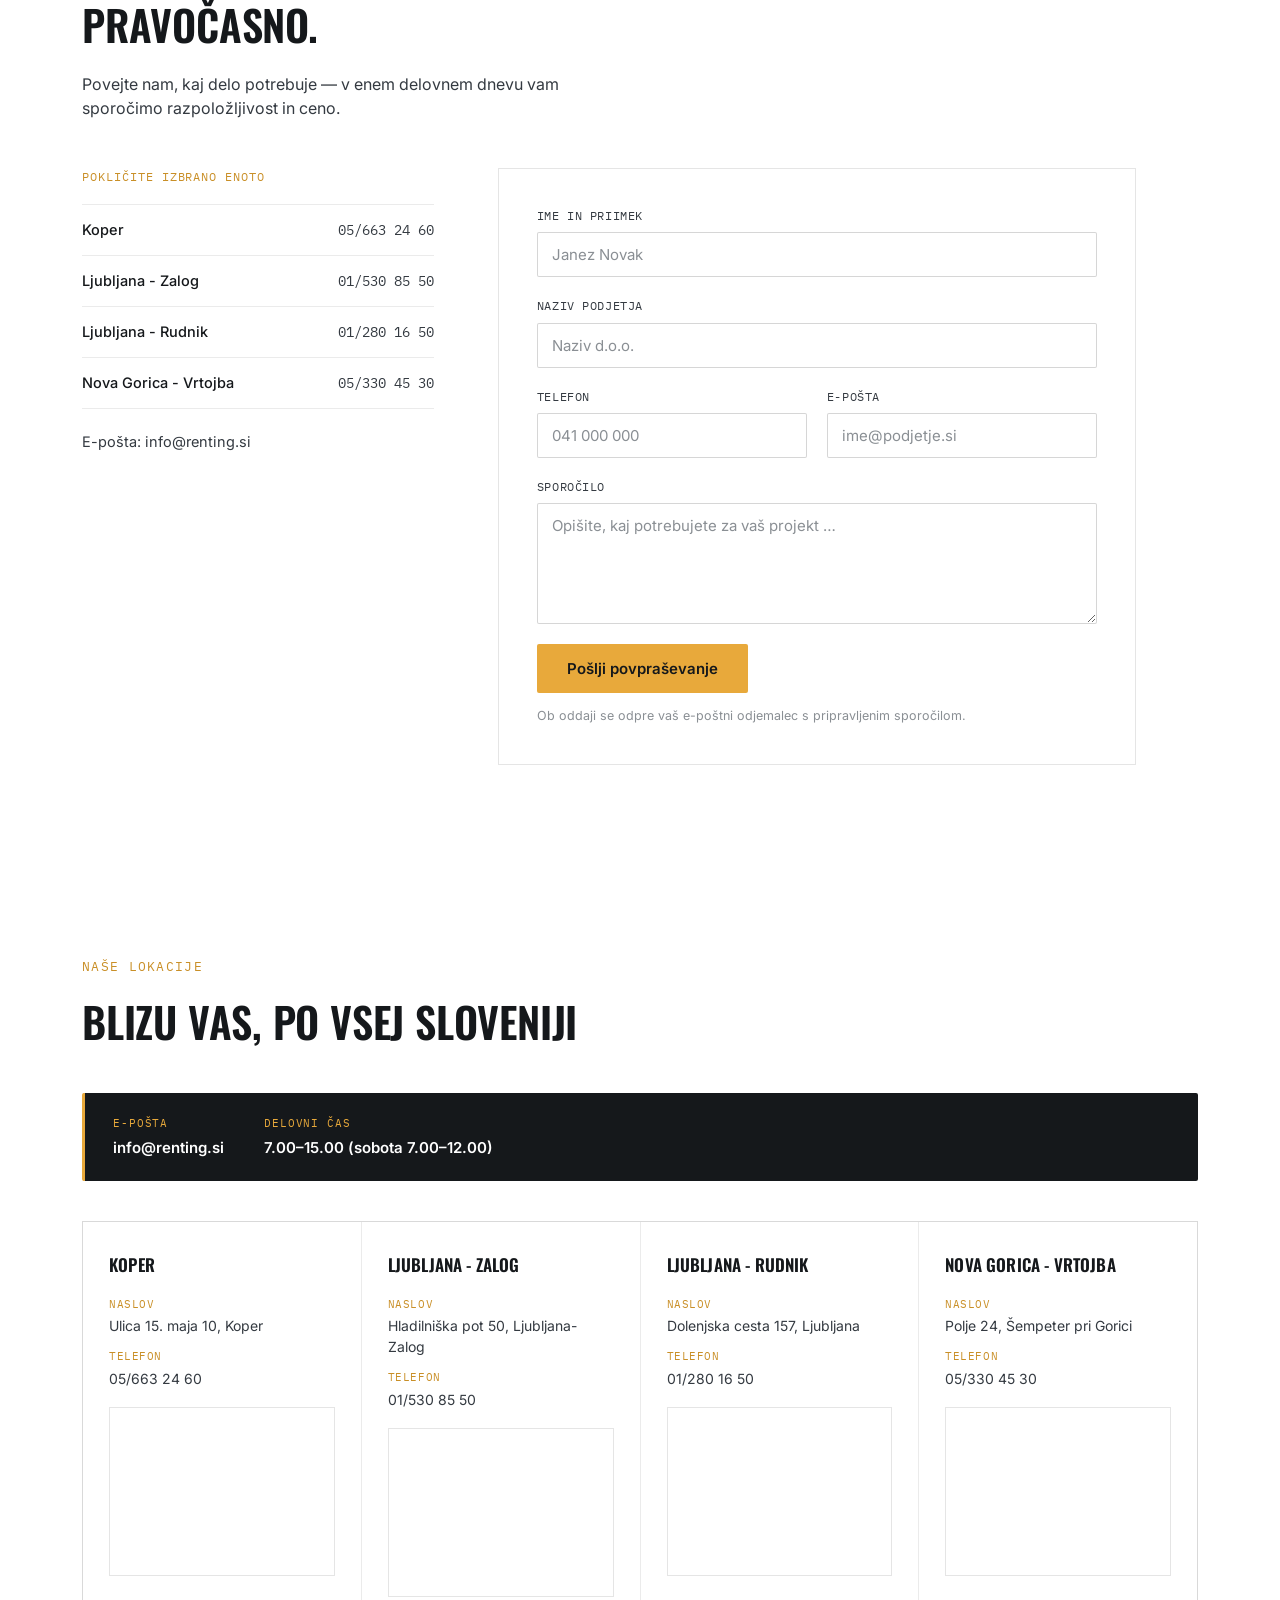
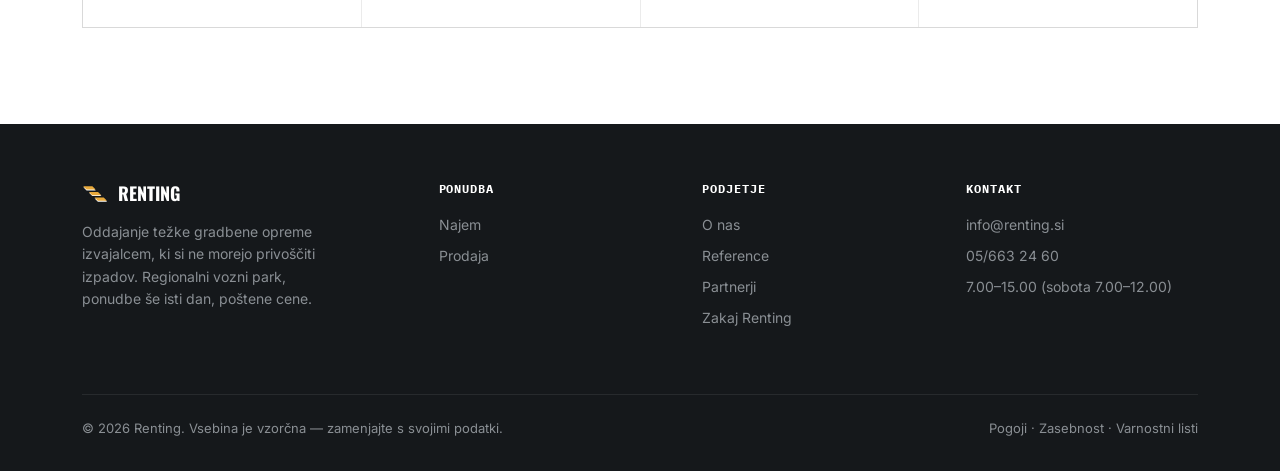
==== commit dde50c40: "Add LOCAPAL logo to partner cards Co-Authored-By: Claude Opus 5.5 <noreply@anthropic.com> Claude-Ses" ====
--- a/index.html
+++ b/index.html
@@ -280,7 +280,7 @@
         <p class="partner-tile-desc" data-i18n="partner.dragflow.tag">Črpalke za vodo</p>
       </a>
       <a class="partner-tile" href="partners.html#partner-locapal">
-        <div class="partner-logo"><span class="partner-logo-mark">LOCAPAL</span></div>
+        <div class="partner-logo"><img src="images/partners/locapal.png" alt="LOCAPAL S.r.l." loading="lazy"></div>
         <p class="partner-tile-desc" data-i18n="partner.locapal.tag">Zagatnice in naprave za zabijanje zagatnic in pilotov</p>
       </a>
       <a class="partner-tile" href="partners.html#partner-sbh">
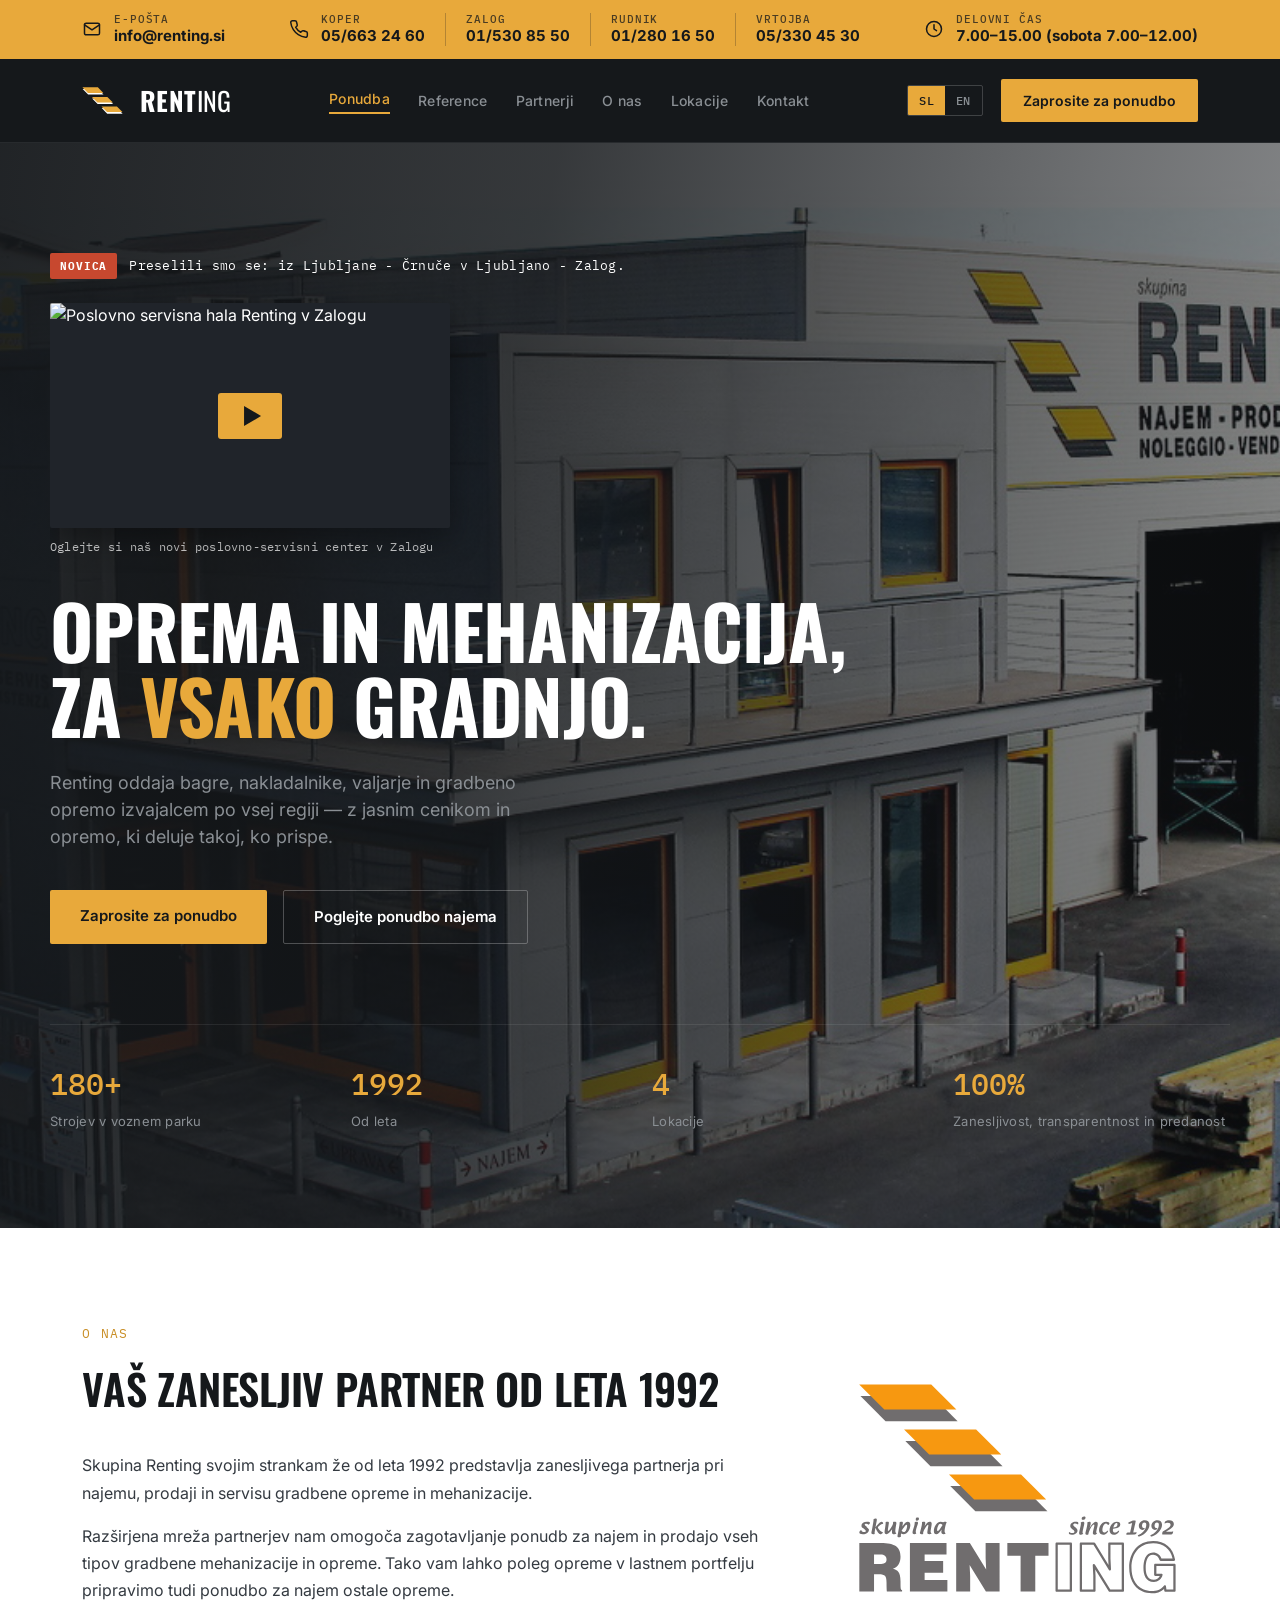
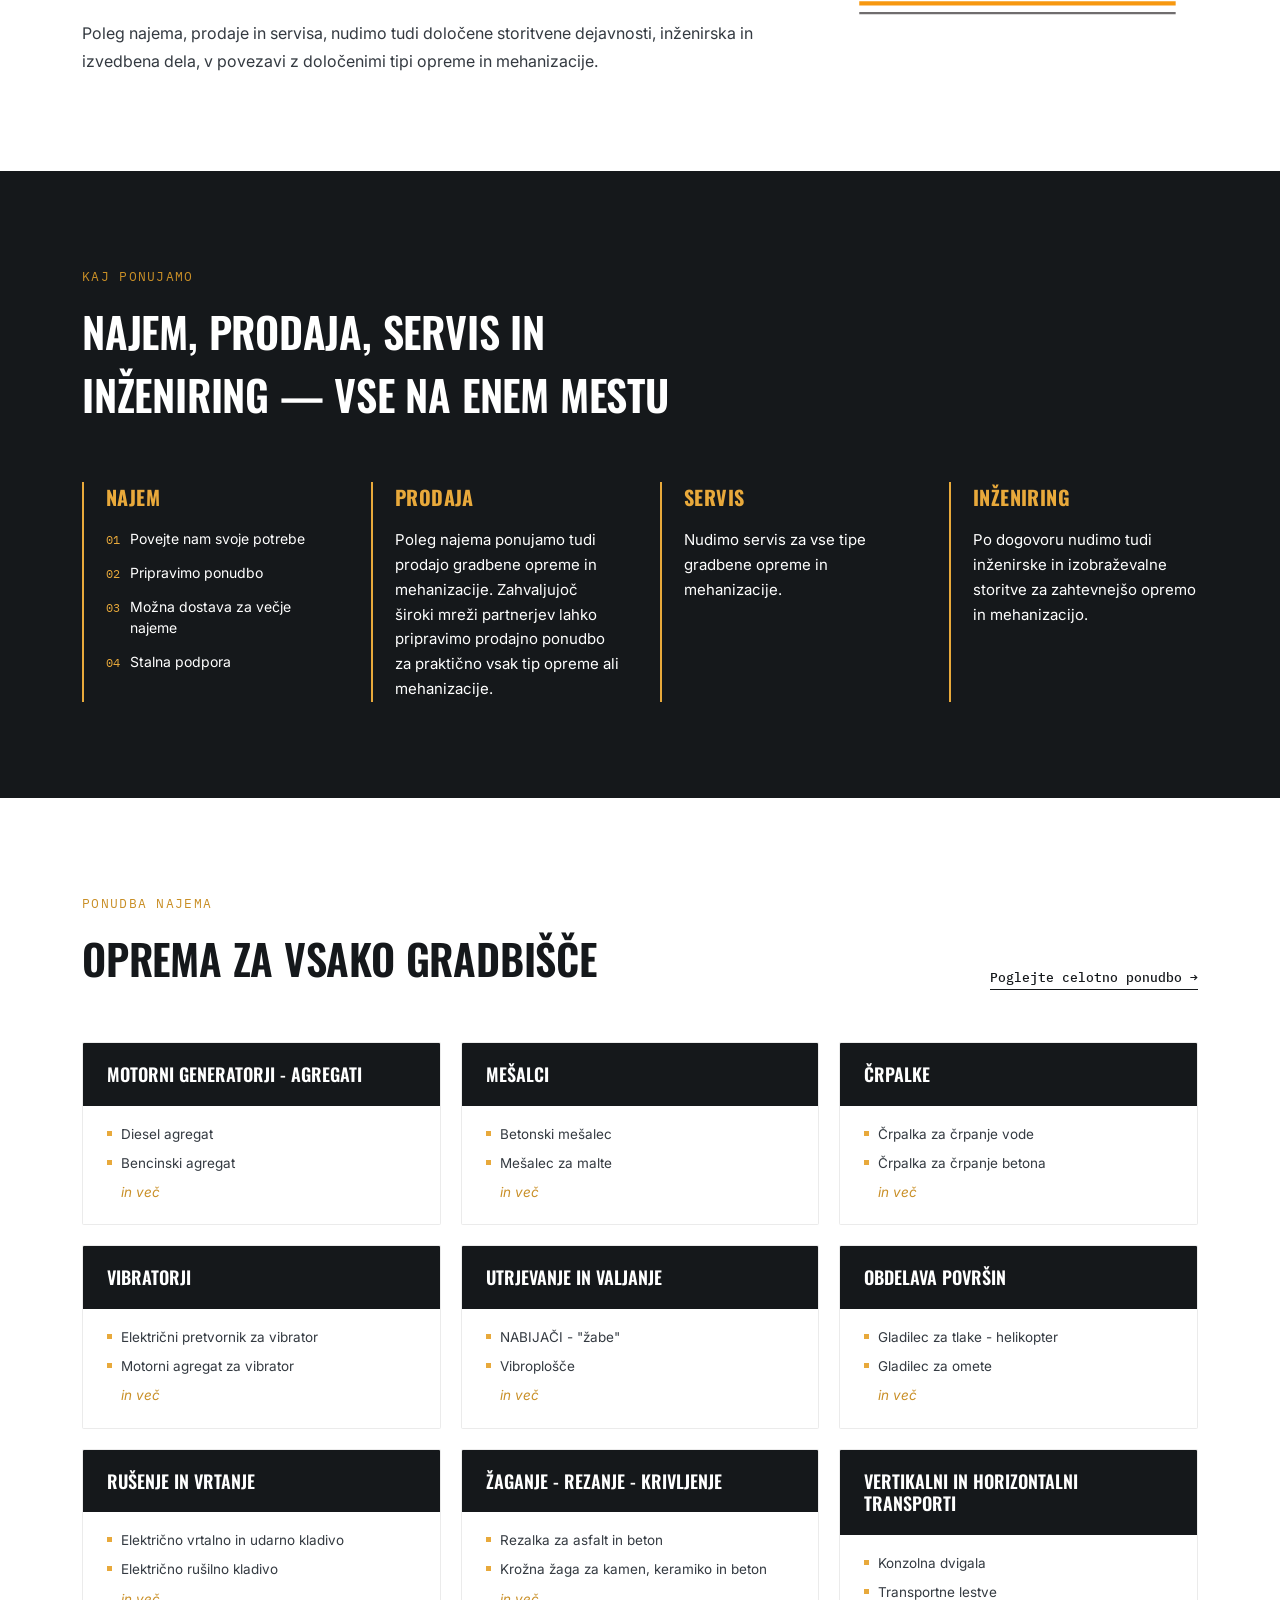
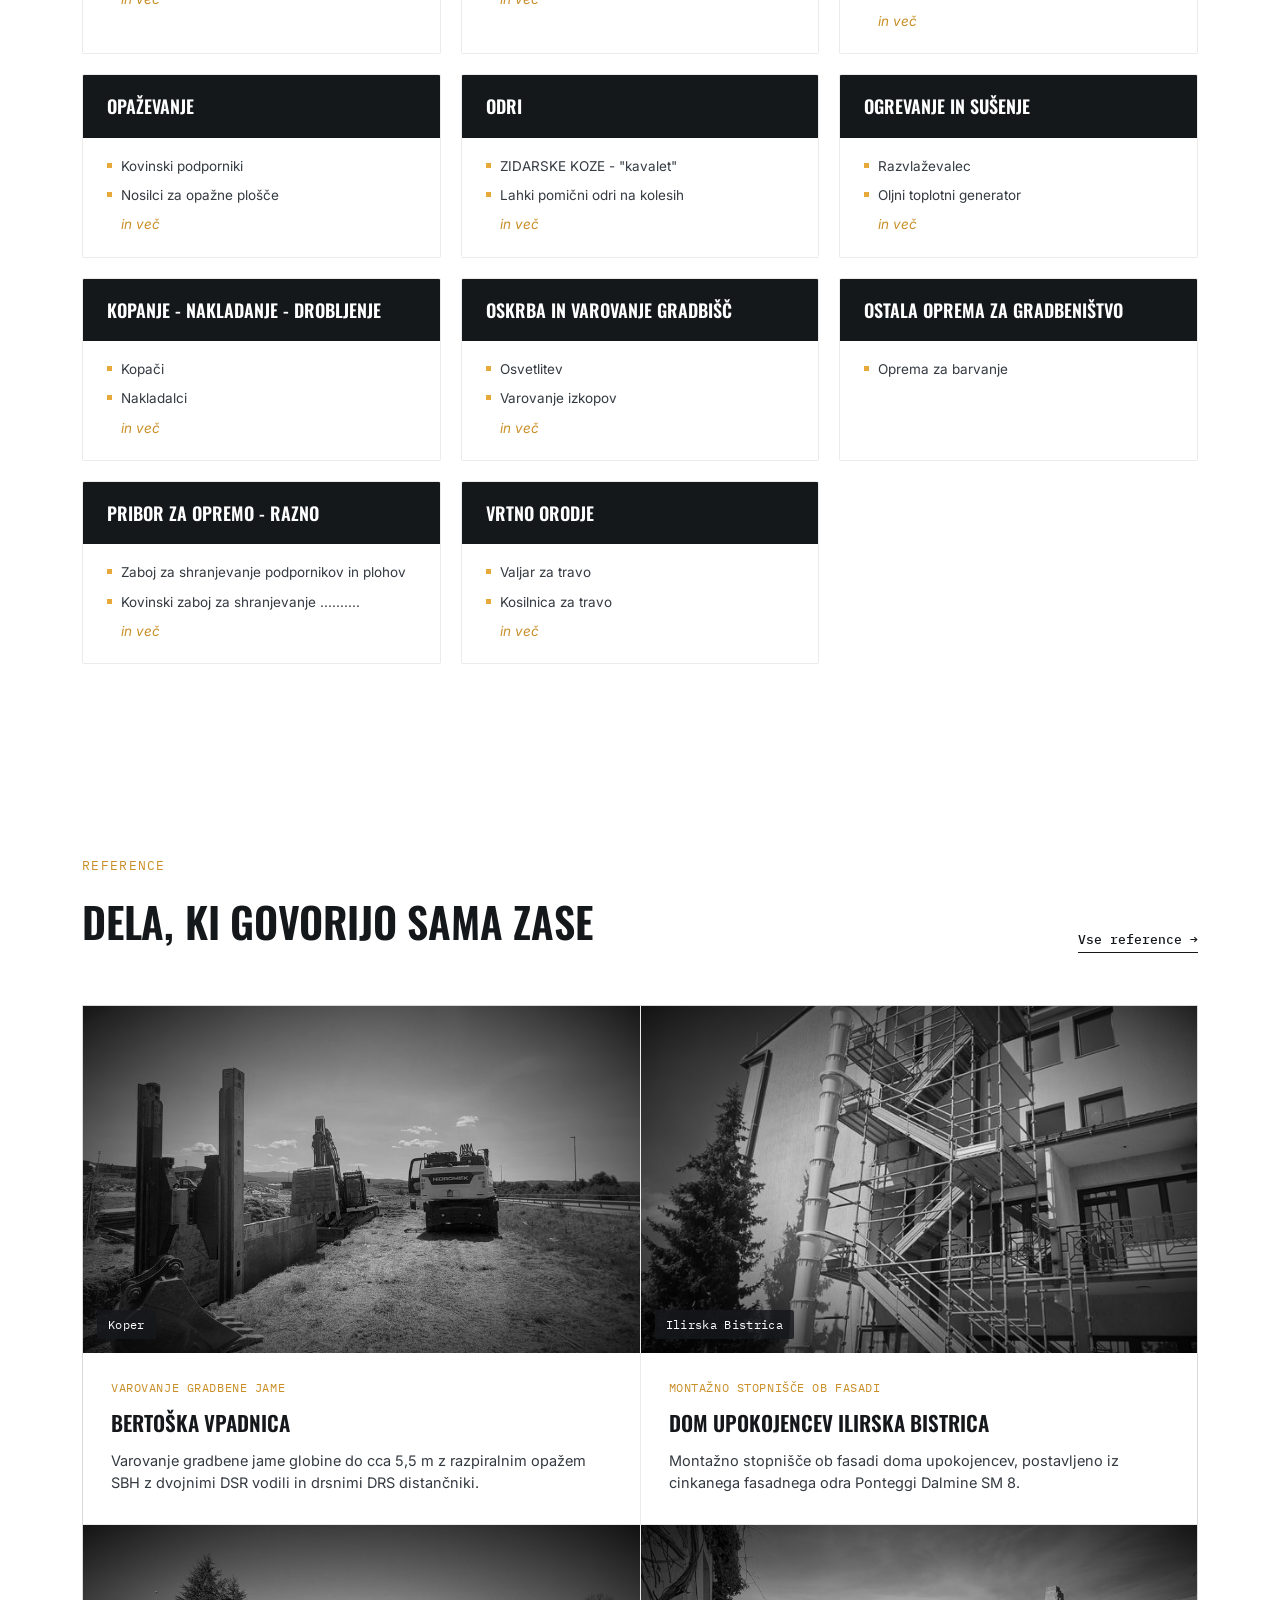
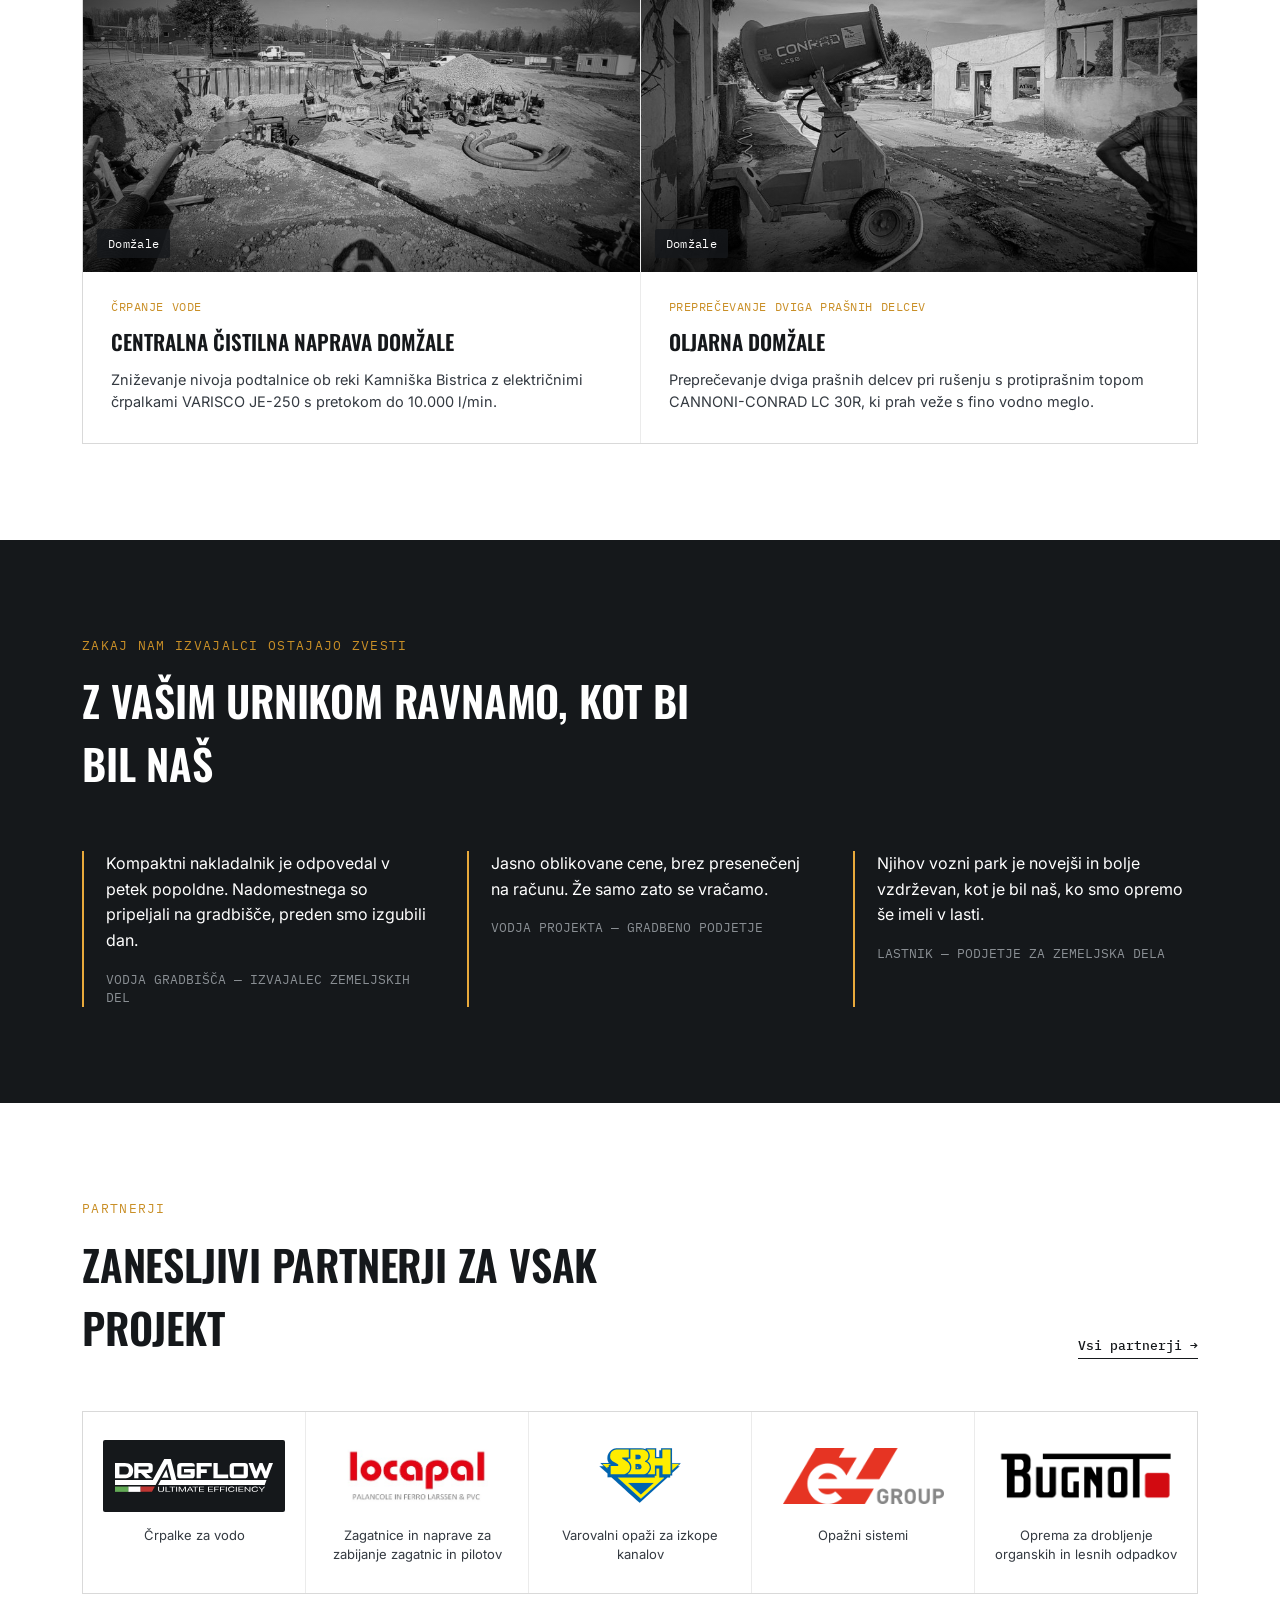
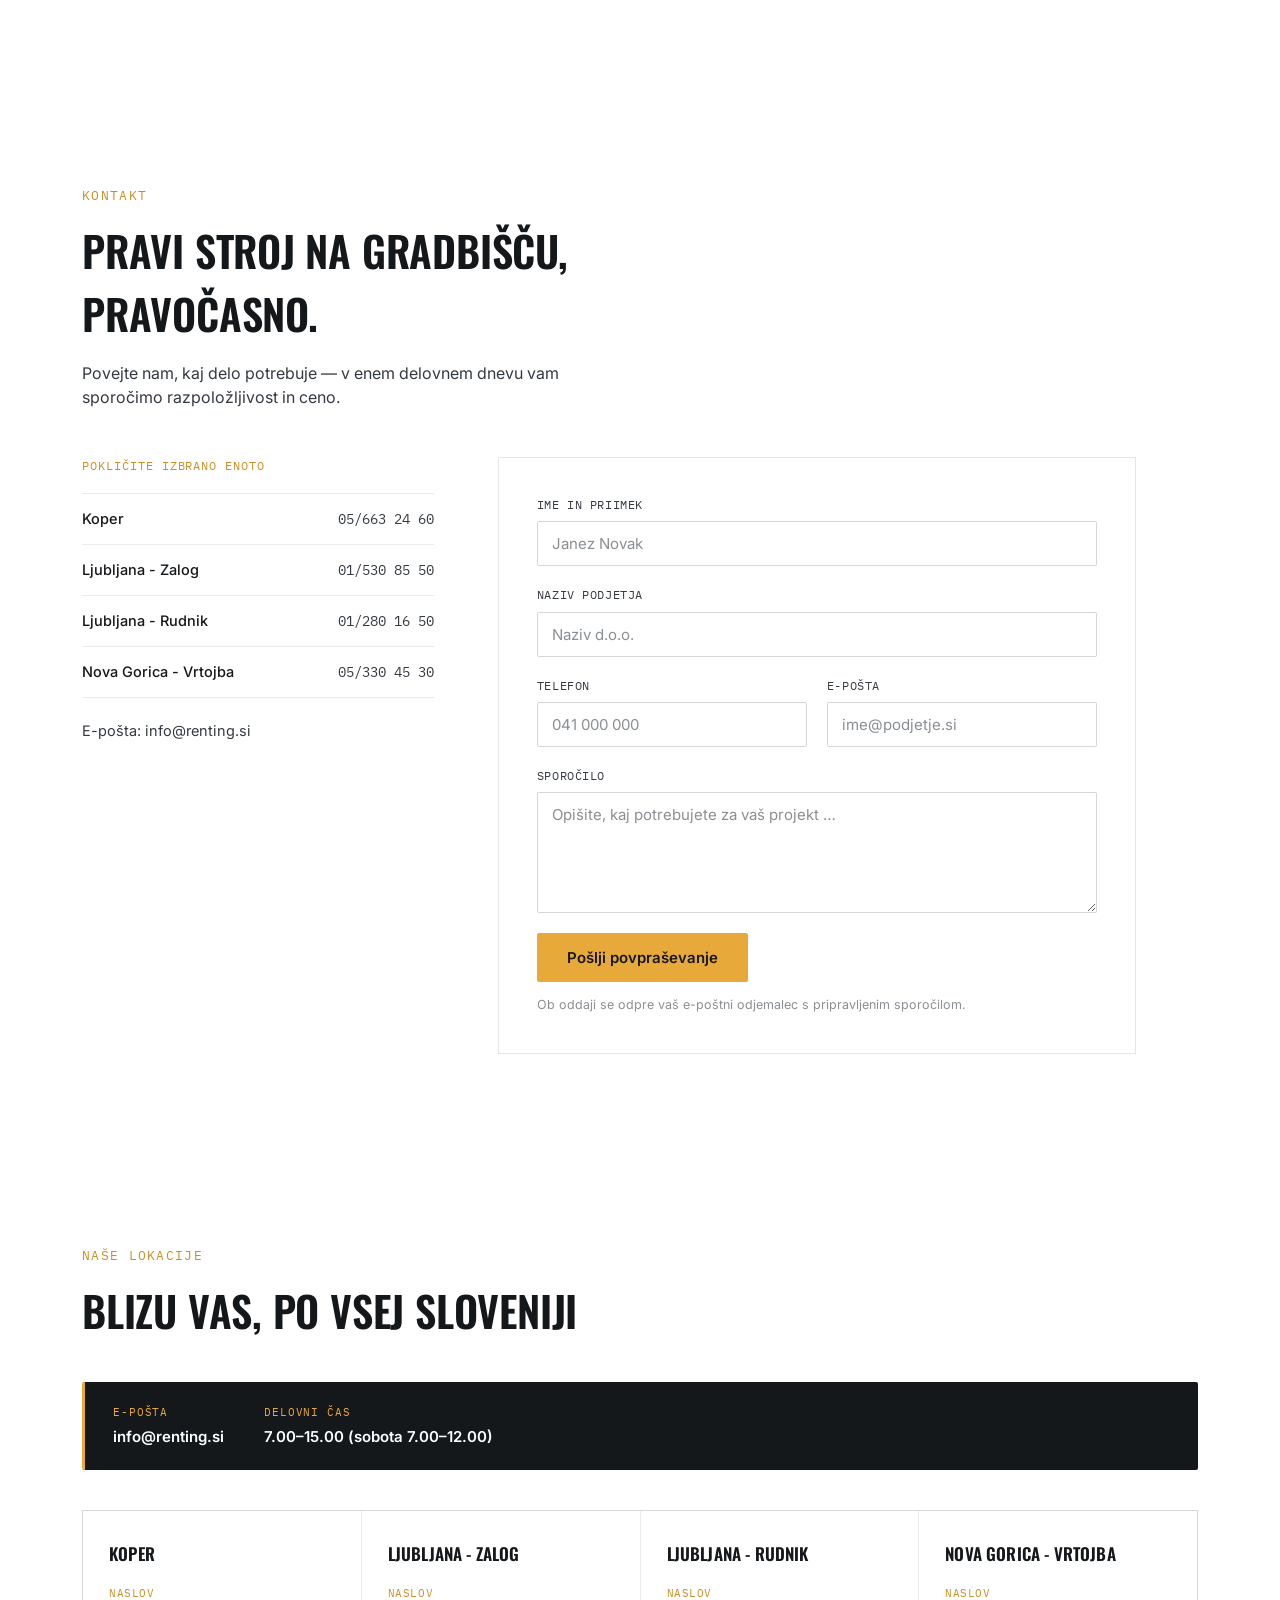
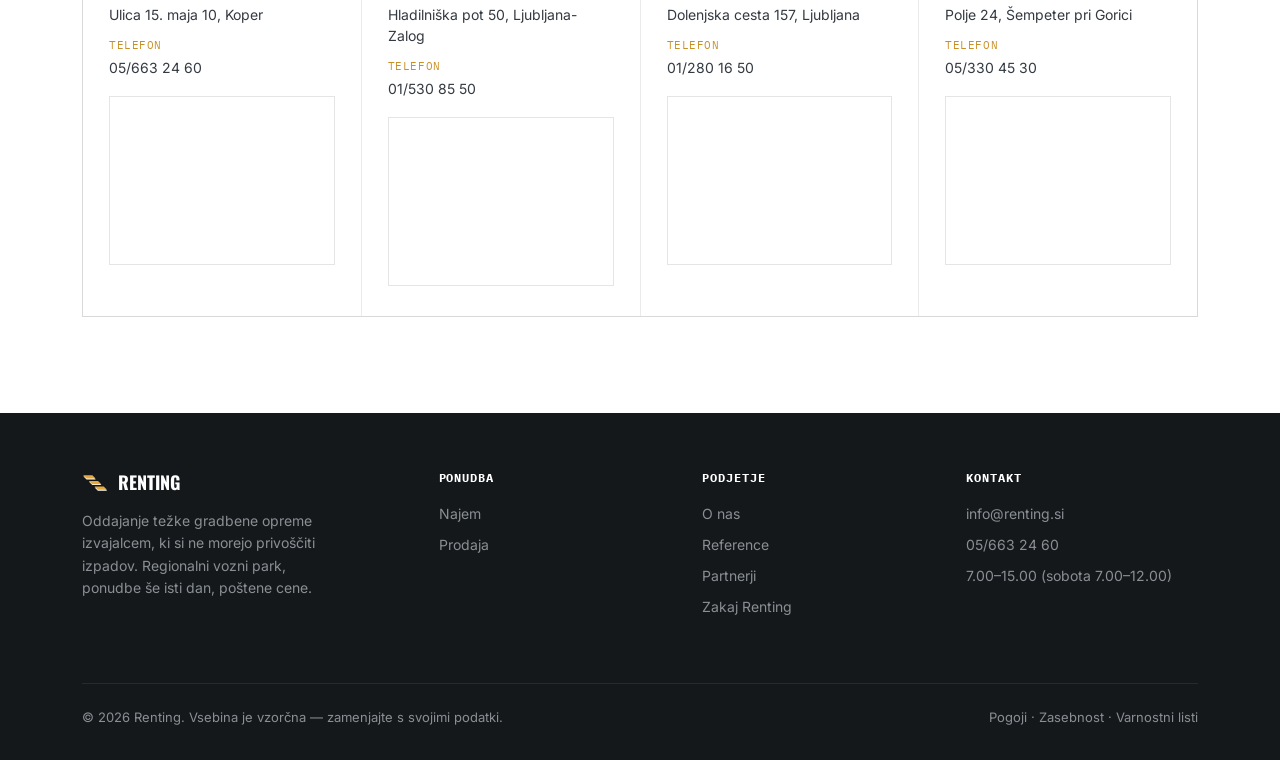
==== commit f5d16f15: "Add Zalog hall video under the hero news line Shows the YouTube thumbnail with a play button; the pr" ====
--- a/index.html
+++ b/index.html
@@ -93,6 +93,13 @@
       <span class="hero-news-badge" data-i18n="hero.newsBadge">Novica</span>
       <span class="hero-news-text" data-i18n="hero.newsText">Preselili smo se: iz Ljubljane - Črnuče v Ljubljano - Zalog.</span>
     </div>
+    <figure class="hero-video">
+      <a class="video-embed" href="https://www.youtube.com/watch?v=GCBdEsz0yss" data-youtube="GCBdEsz0yss" target="_blank" rel="noopener">
+        <img src="https://i.ytimg.com/vi/GCBdEsz0yss/hqdefault.jpg" alt="Poslovno servisna hala Renting v Zalogu" data-i18n-alt="hero.videoTitle" loading="lazy">
+        <span class="video-embed-play" aria-hidden="true"></span>
+      </a>
+      <figcaption data-i18n="hero.videoCaption">Oglejte si naš novi poslovno-servisni center v Zalogu</figcaption>
+    </figure>
     <h1 data-i18n-html="hero.title">Oprema in mehanizacija,<br> za <span>vsako</span> gradnjo.</h1>
     <p data-i18n="hero.desc">Renting oddaja bagre, nakladalnike, valjarje in gradbeno opremo izvajalcem po vsej regiji — z jasnim cenikom in opremo, ki deluje takoj, ko prispe.</p>
     <div class="hero-actions">
@@ -495,6 +502,9 @@
       "nav.cta": "Zaprosite za ponudbo",
       "hero.newsBadge": "Novica",
       "hero.newsText": "Preselili smo se: iz Ljubljane - Črnuče v Ljubljano - Zalog.",
+      "hero.videoTitle": "Poslovno servisna hala Renting v Zalogu",
+      "hero.videoCaption": "Oglejte si naš novi poslovno-servisni center v Zalogu",
+      "hero.videoPlay": "Predvajaj video",
       "hero.title": "Oprema in mehanizacija,<br> za <span>vsako</span> gradnjo.",
       "hero.desc": "Renting oddaja bagre, nakladalnike, valjarje in gradbeno opremo izvajalcem po vsej regiji — z jasnim cenikom in opremo, ki deluje takoj, ko prispe.",
       "hero.ctaSecondary": "Poglejte ponudbo najema",
@@ -611,6 +621,9 @@
       "nav.cta": "Request a Quote",
       "hero.newsBadge": "Breaking",
       "hero.newsText": "We've relocated: from Ljubljana - Črnuče to Ljubljana - Zalog.",
+      "hero.videoTitle": "Renting business and service hall in Zalog",
+      "hero.videoCaption": "Take a look at our new business and service centre in Zalog",
+      "hero.videoPlay": "Play video",
       "hero.title": "Machinery and equipment,<br> for <span>every</span> site.",
       "hero.desc": "Renting rents excavators, loaders, compactors, and site equipment to contractors across the region — with straightforward pricing and equipment that shows up working.",
       "hero.ctaSecondary": "Browse the Rental Range",
@@ -716,6 +729,7 @@
 <script src="js/categories.js"></script>
 <script src="js/catalog.js"></script>
 <script src="js/nav.js"></script>
+<script src="js/video.js"></script>
 <script src="js/i18n.js"></script>
 <script src="js/contact-form.js"></script>
 
--- a/css/style.css
+++ b/css/style.css
@@ -414,6 +414,58 @@
 @keyframes hero-news-pulse{
   0%, 100%{box-shadow:0 0 0 0 rgba(199,72,47,0.5);}
   50%{box-shadow:0 0 0 5px rgba(199,72,47,0);}
+}
+/* Video under the hero news line: thumbnail until play is pressed (js/video.js) */
+.hero-video{
+  width:100%;
+  max-width:400px;
+  margin:0 0 36px;
+}
+.video-embed,
+.video-embed-frame{
+  display:block;
+  position:relative;
+  width:100%;
+  aspect-ratio:16 / 9;
+  border:0;
+  border-radius:2px;
+  overflow:hidden;
+  background:var(--steel-800);
+  box-shadow:0 12px 30px rgba(0,0,0,0.35);
+}
+.video-embed img{
+  width:100%;height:100%;
+  object-fit:cover;
+  display:block;
+  transition:transform 0.3s ease, filter 0.3s ease;
+}
+.video-embed:hover img{transform:scale(1.03);filter:brightness(0.85);}
+.video-embed-play{
+  position:absolute;
+  left:50%;top:50%;
+  width:64px;height:46px;
+  transform:translate(-50%,-50%);
+  background:var(--amber-500);
+  border-radius:3px;
+  transition:background 0.2s ease;
+}
+.video-embed-play::after{
+  content:"";
+  position:absolute;
+  left:50%;top:50%;
+  transform:translate(-35%,-50%);
+  border-style:solid;
+  border-width:10px 0 10px 17px;
+  border-color:transparent transparent transparent var(--steel-900);
+}
+.video-embed:hover .video-embed-play{background:var(--amber-600);}
+.video-embed:focus-visible{outline:2px solid var(--amber-500);outline-offset:3px;}
+.hero-video figcaption{
+  margin-top:10px;
+  font-family:var(--font-mono);
+  font-size:12px;
+  letter-spacing:0.02em;
+  color:rgba(255,255,255,0.78);
 }
 .hero h1{
   font-family:var(--font-display);
